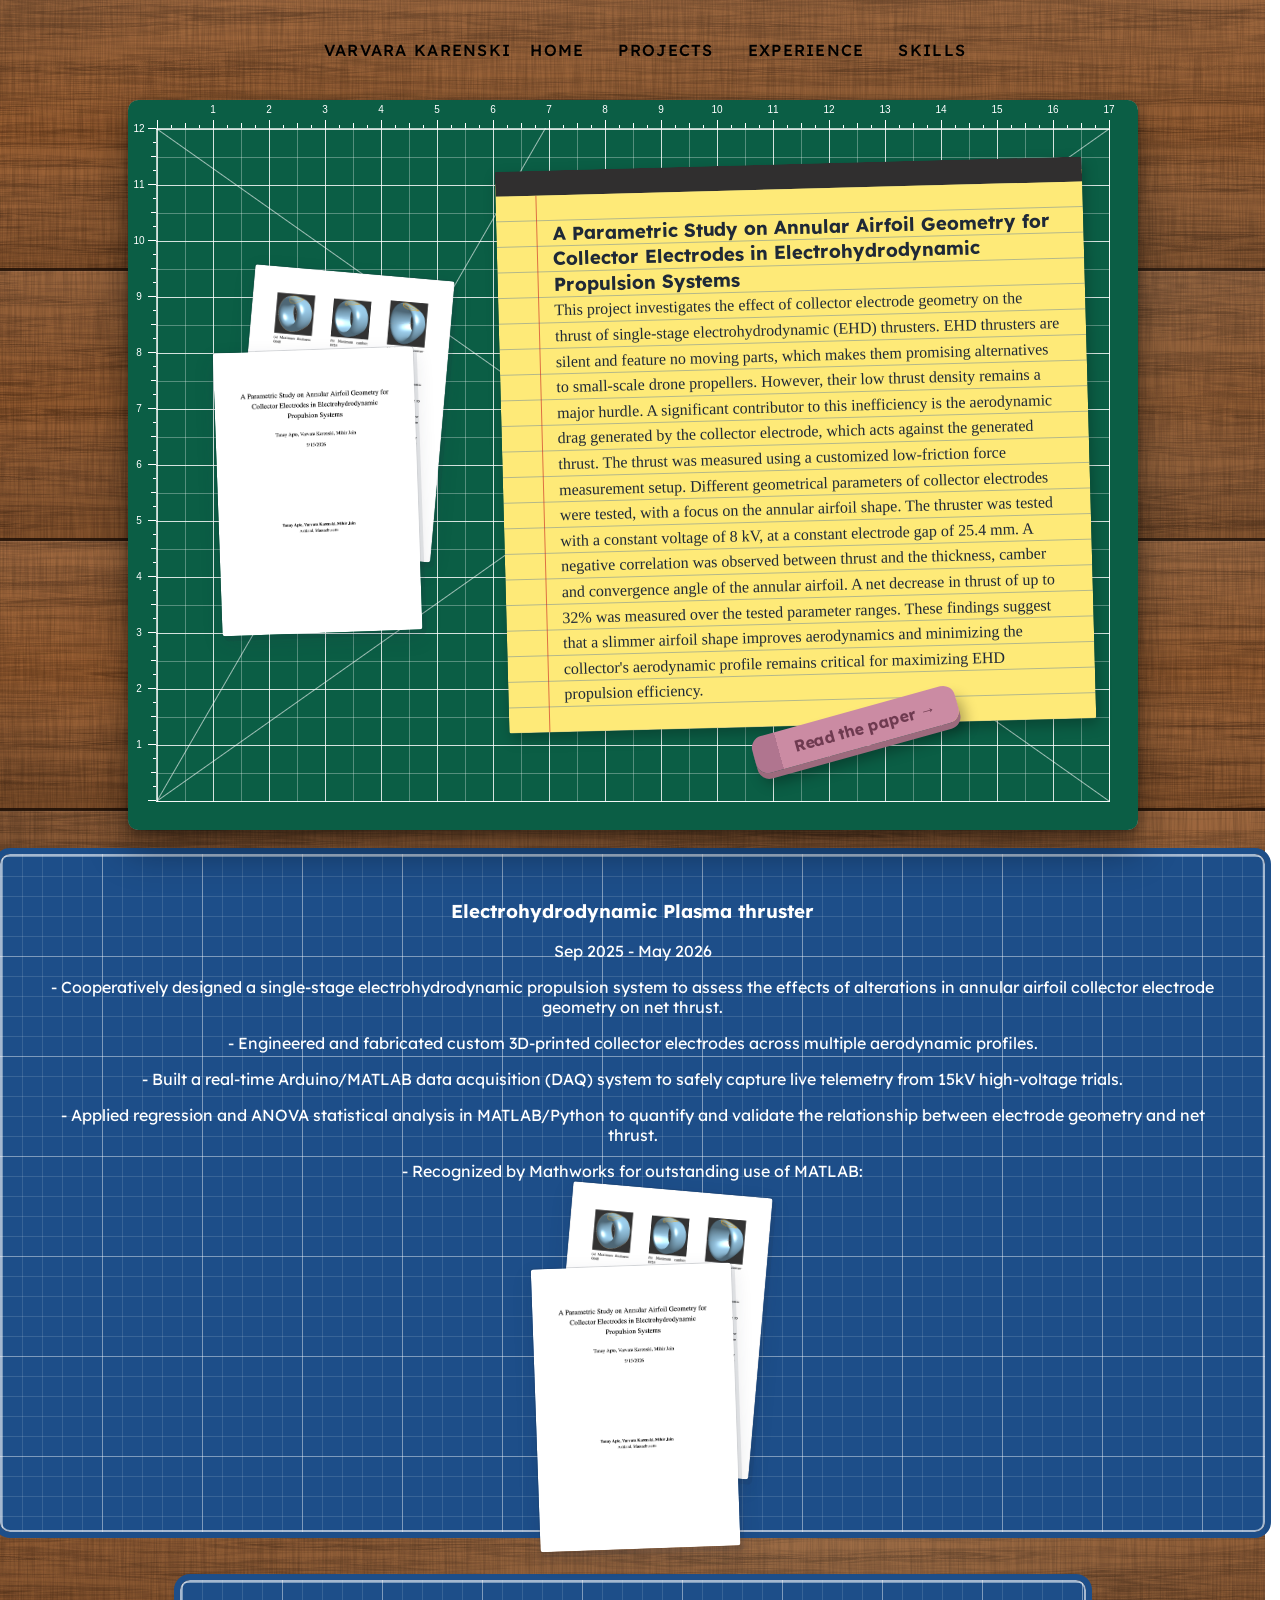
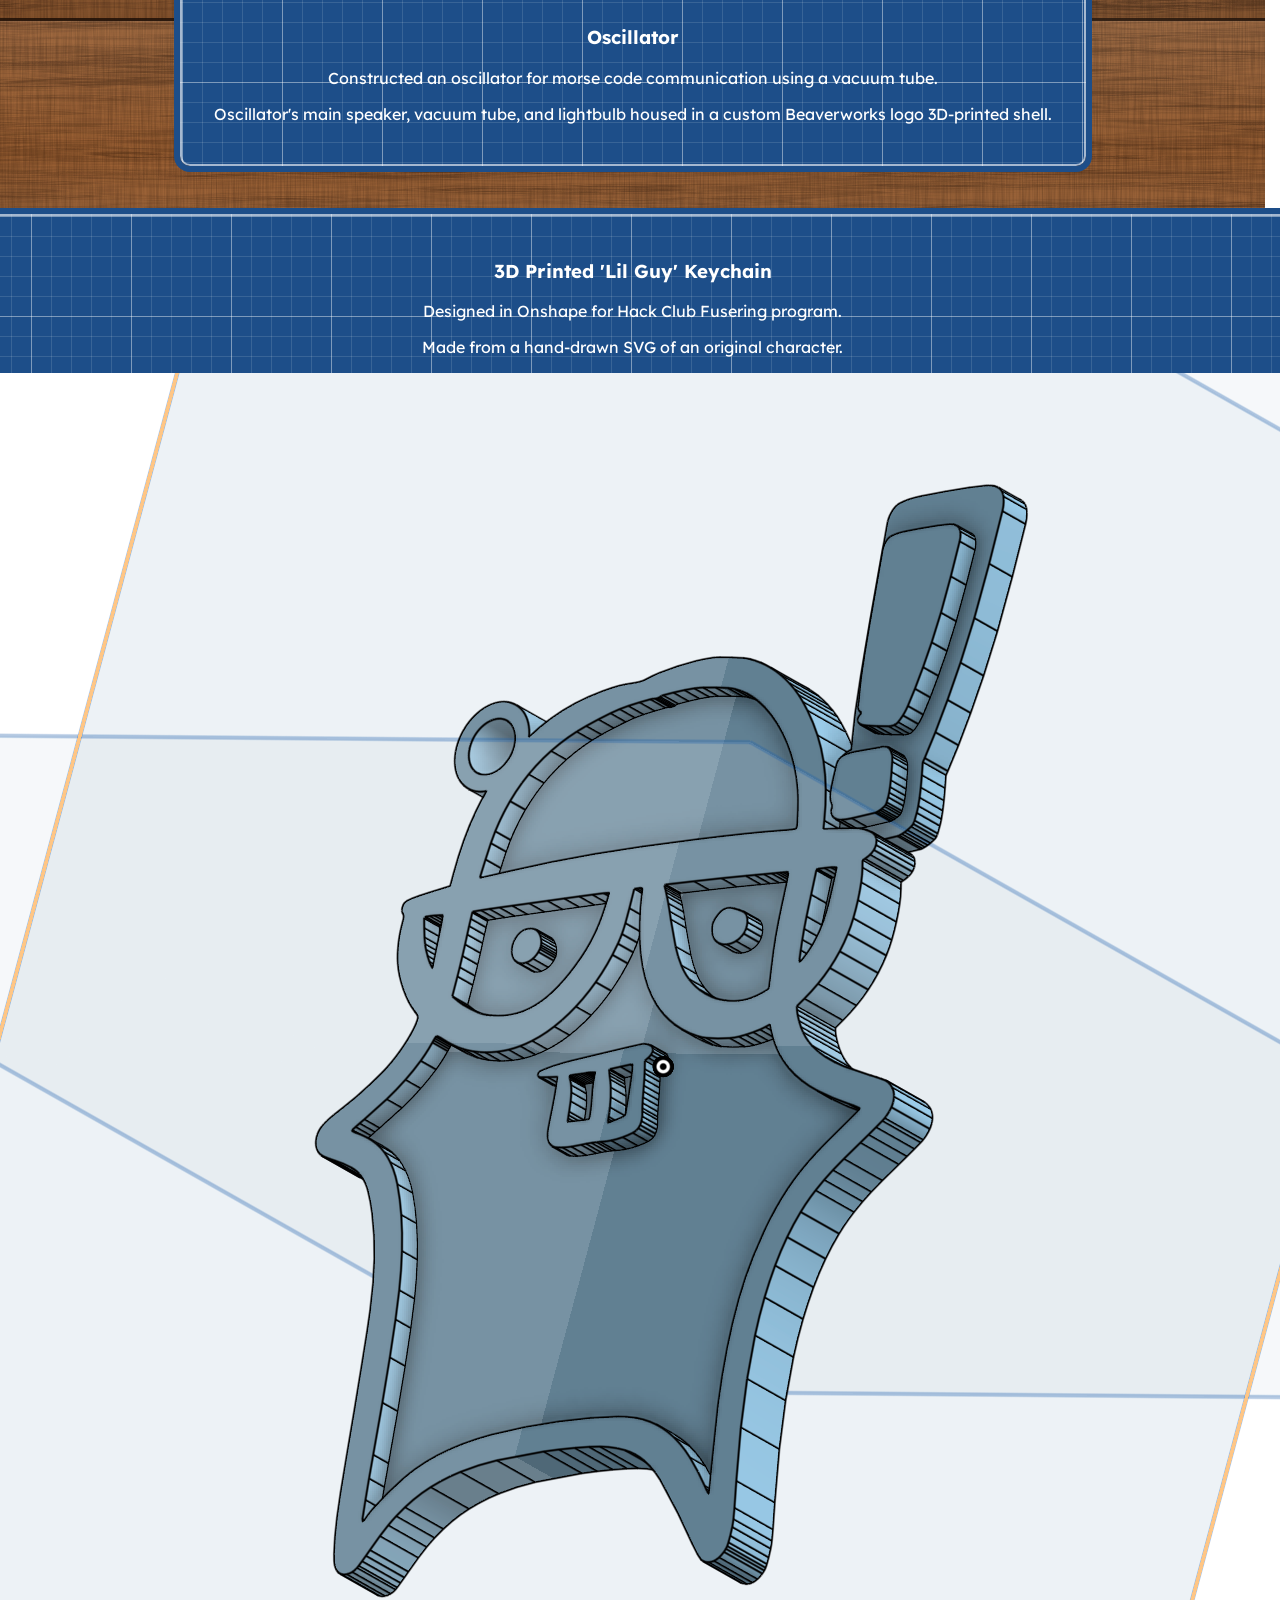
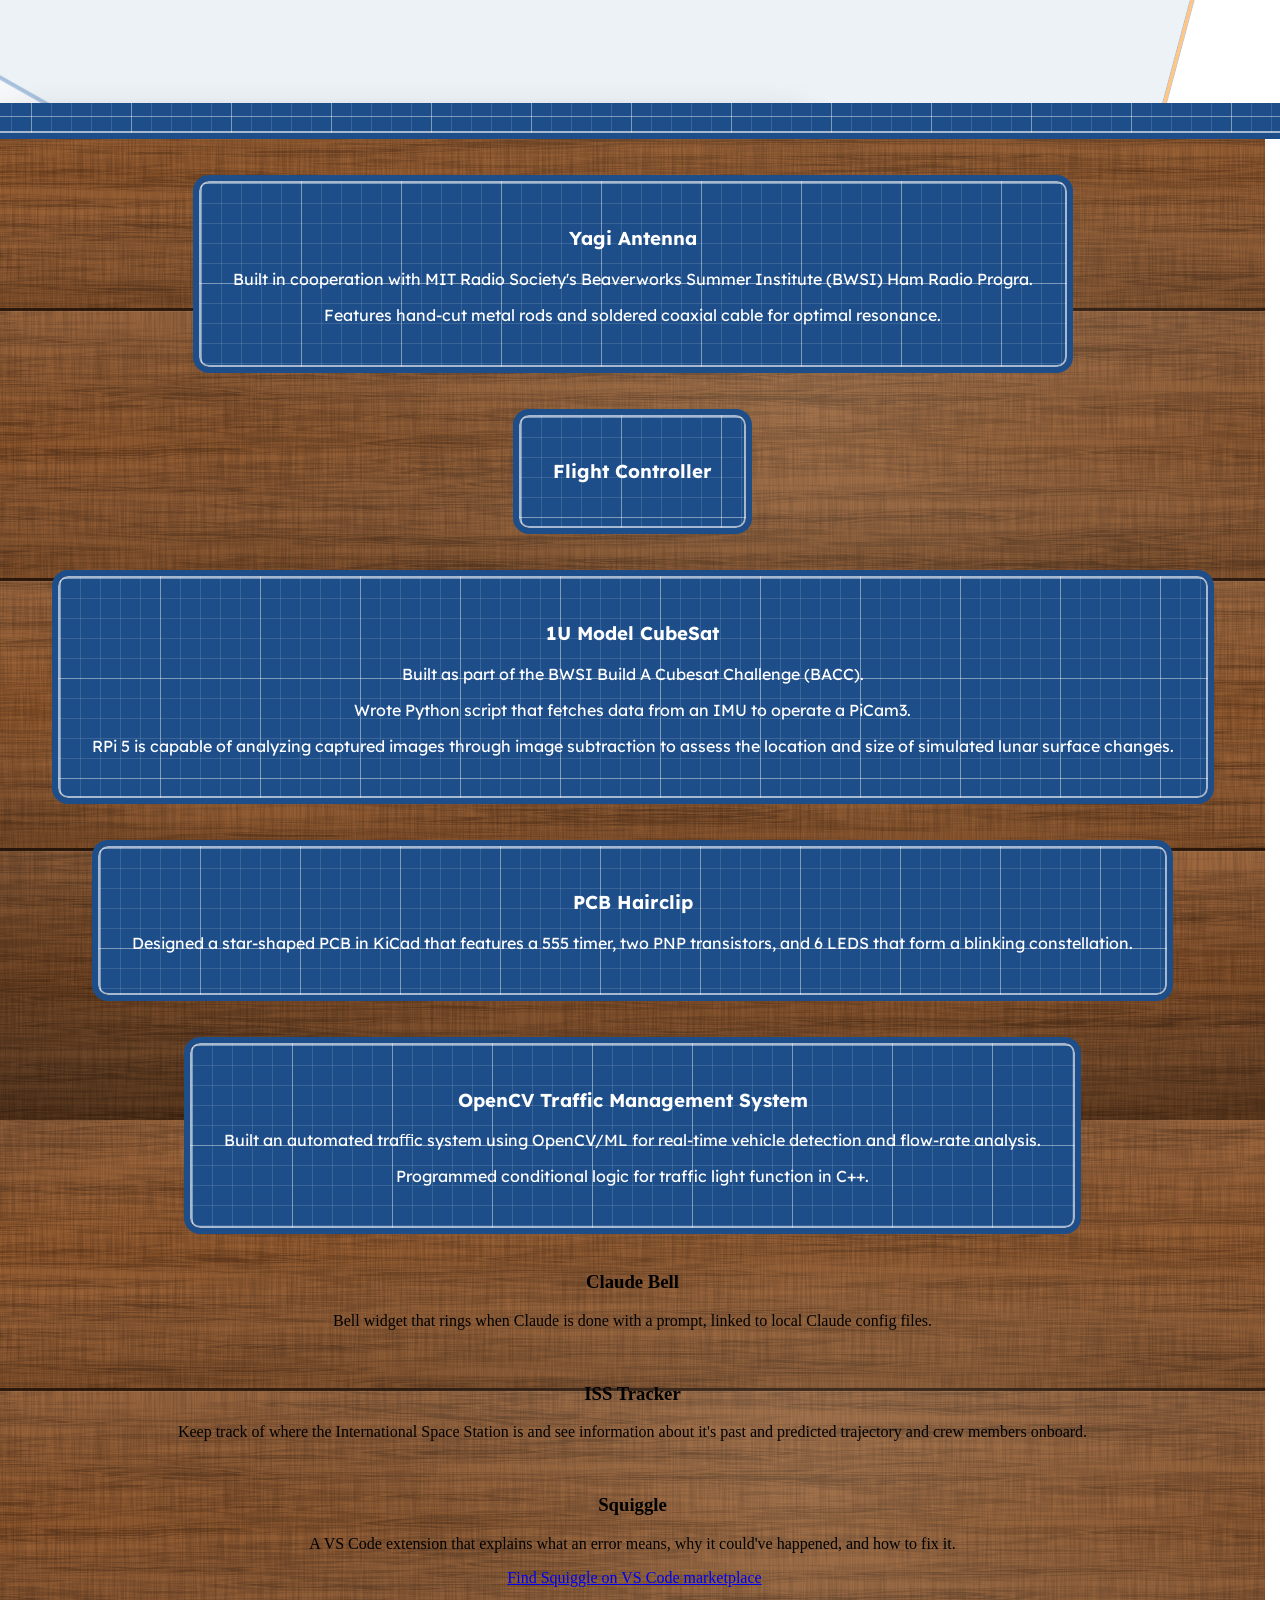
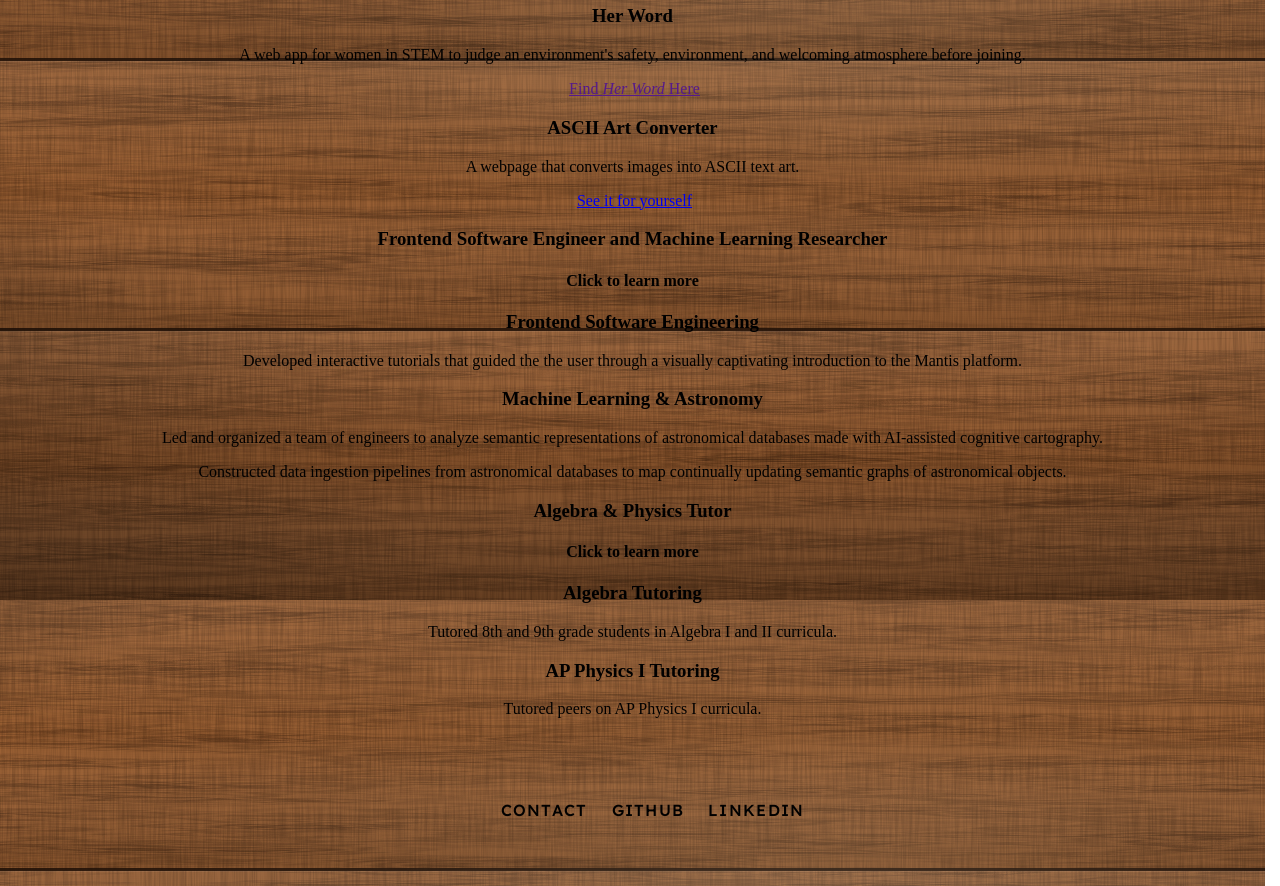
==== index.html @ 3d28c41d "Migrated experience page" ====
<!DOCTYPE html>
<html lang="en">
    <head>
        <meta charset="UTF-8">
        <title>Home</title>
        <link rel="stylesheet" href="style.css">
        <link rel="stylesheet" href="home.css">
        <link rel="stylesheet" href="projects.css">
        <link rel="stylesheet" href="experience.css"
        <link rel="preconnect" href="https://fonts.googleapis.com">
        <link rel="preconnect" href="https://fonts.gstatic.com" crossorigin>
        <link href="https://fonts.googleapis.com/css2?family=Lexend:wght@300;400;500;700;800&display=swap" rel="stylesheet">
    </head>
    <body>
        <nav class="navbar">
            <ul>
                <span class="navbar-name">Varvara Karenski</span>
                <a href="index.html">HOME</a>
                <a href="projects.html">PROJECTS</a>
                <a href="experience.html">EXPERIENCE</a>
                <a href="skills.html">SKILLS</a>
            </ul>
        </nav>
        <!--
        <b><h1>Who is Varvara Karenski?</h1></b>
        <div class="desc">
            <p>As a maker, I am an aerospace enthusiast. I like getting techincal and designing my own PCBs, wiring circuits,
            and making functional creations. I like to woodwork and to solder, and you can see a few of my projects with these
            skills onjhdjhsajhfsjehd my 'Projects' page.</p>
            <img src="images/paint.png">
        </div>
    
        <div class="desc"><p>As a software engineer, I believe that user experience is paramount for any web app. Throughout my portfolio, 
            you'll see a nas,jbdasbndjasjkdbnkhasdbfkjadbsfkhbsfew examples of my work that has made websites more fun, more interesting, and more accessible. 
            <img src="images/lockedin.png"></p>
        </div>
    -->
        <div class="featured">
            <div class="featuredcontent">
                <div class="featuredphoto">
                    <a href="https://doi.org/10.31224/6625" target="_blank" rel="noopener">
                        <img src="images/annular-airfoil-preview.png" alt="Preview of the research paper: A Parametric Study on Annular Airfoil Geometry for Collector Electrodes in Electrohydrodynamic Propulsion Systems">
                    </a>
                    <a id="2" href="https://doi.org/10.31224/6625" target="_blank" rel="noopener">
                        <img src="images/featuredpage.png" alt="Page 11">
                    </a>
                </div>
                <div class="featureddescription">
                    <h3>A Parametric Study on Annular Airfoil Geometry for Collector Electrodes in Electrohydrodynamic Propulsion Systems</h3>
                    <p>This project investigates the effect of collector electrode geometry
                        on the thrust of single-stage electrohydrodynamic (EHD) thrusters. 
                        EHD thrusters are silent and feature no moving parts, which makes 
                        them promising alternatives to small-scale drone propellers. However, 
                        their low thrust density remains a major hurdle. A significant contributor 
                        to this inefficiency is the aerodynamic drag generated by the collector 
                        electrode, which acts against the generated thrust. The thrust was 
                        measured using a customized low-friction force measurement setup. 
                        Different geometrical parameters of collector electrodes were tested, 
                        with a focus on the annular airfoil shape. The thruster was tested with 
                        a constant voltage of 8 kV, at a constant electrode gap of 25.4 mm. A 
                        negative correlation was observed between thrust and the thickness, 
                        camber and convergence angle of the annular airfoil. A net decrease in 
                        thrust of up to 32% was measured over the tested parameter ranges. These 
                        findings suggest that a slimmer airfoil shape improves aerodynamics and 
                        minimizing the collector's aerodynamic profile remains critical for 
                        maximizing EHD propulsion efficiency.</p>
                    <a class="paperlink" href="https://doi.org/10.31224/6625" target="_blank" rel="noopener">Read the paper &rarr;</a>
                </div>
            </div>
        </div>

        <div class="project">
            <h3>Electrohydrodynamic Plasma thruster</h3>
            <p>Sep 2025 - May 2026</p>
            <p>- Cooperatively designed a single-stage electrohydrodynamic propulsion system to 
                assess the effects of alterations in annular airfoil collector electrode geometry on net thrust.
            </p>
            <p>- Engineered and fabricated custom 3D-printed collector electrodes across multiple aerodynamic profiles.</p>
            <p>- Built a real-time Arduino/MATLAB data acquisition (DAQ) system to safely capture live telemetry from 15kV high-voltage trials. </p>
            <p>- Applied regression and ANOVA statistical analysis in MATLAB/Python to quantify and validate the relationship between electrode
                geometry and net thrust.</p>
            <p>- Recognized by Mathworks for outstanding use of MATLAB:</p>
            <img src="">
            <img src="">
            <a href="">DOI</a>
                <div class = "featuredcontent">
                    <div class="featuredphoto">
                    <a href="https://doi.org/10.31224/6625" target="_blank" rel="noopener">
                        <img src="images/annular-airfoil-preview.png" alt="Preview of the research paper: A Parametric Study on Annular Airfoil Geometry for Collector Electrodes in Electrohydrodynamic Propulsion Systems">
                    </a>
                    <a id="2" href="https://doi.org/10.31224/6625" target="_blank" rel="noopener">
                        <img src="images/featuredpage.png" alt="Page 11">
                    </a>
            </div>
                </div>
        </div>

        <div class="project">
            <h3>Oscillator</h3>
            <p>Constructed an oscillator for morse code communication using a vacuum tube.</p>
            <p>Oscillator's main speaker, vacuum tube, and lightbulb housed in a custom Beaverworks logo 3D-printed shell.</p>
        </div>

        <div class="project">
            <h3>3D Printed 'Lil Guy' Keychain</h3>
            <p>Designed in Onshape for Hack Club Fusering program.</p>
            <p>Made from a hand-drawn SVG of an original character.</p>
            <img src="/images/lilguy.png">
        </div>

        <div class="project">
            <h3>Yagi Antenna</h3>
            <p>Built in cooperation with MIT Radio Society's Beaverworks Summer Institute (BWSI) Ham Radio Progra.</p>
            <p>Features hand-cut metal rods and soldered coaxial cable for optimal resonance.</p>
        </div>

        <div class="project">
            <h3>Flight Controller</h3>
        </div>

        <div class="project">
            <h3>1U Model CubeSat</h3>
            <p>Built as part of the BWSI Build A Cubesat Challenge (BACC).</p>
            <p>Wrote Python script that fetches data from an IMU to operate a PiCam3.</p>
            <p>RPi 5 is capable of analyzing captured images through image subtraction to assess the location and size of simulated lunar surface changes. </p>
        </div>

        <div class="project">
            <h3>PCB Hairclip</h3>
            <p>Designed a star-shaped PCB in KiCad that features a 555 timer, two PNP transistors, and 6 LEDS that form a blinking constellation. </p>
        </div>

        <div class="project">
            <h3>OpenCV Traffic Management System</h3>
            <p>Built an automated traﬃc system using OpenCV/ML for real-time vehicle detection and flow-rate analysis.</p>
            <p>Programmed conditional logic for traffic light function in C++.</p>
        </div>

        <div class="github-gallery">
            <div class="card">
                <h3>Claude Bell</h3>
                <p>Bell widget that rings when Claude is done with a prompt, linked to local Claude config files.</p>
                <img src="">
            </div>
            <div class="card">
                <h3>ISS Tracker</h3>
                <p>Keep track of where the International Space Station is and see information about it's past and predicted trajectory and crew members onboard.</p>
                <img src="">
            </div>
            <div class="card">
                <h3>Squiggle</h3>
                <p>A VS Code extension that explains what an error means, why it could've happened, and how to fix it.</p>
                <img src="">
                <a href="https://marketplace.visualstudio.com/items?itemName=varvarakarenski.squiggle-vscode">Find Squiggle on VS Code marketplace</a>
            </div>
            <div class="card">
                <h3>Her Word</h3>
                <p>A web app for women in STEM to judge an environment's safety, environment, and welcoming atmosphere before joining.</p>
                <img src="">
                <a href="">Find <i>Her Word</i> Here</a>
            </div>
            <div class="card">
                <h3>ASCII Art Converter</h3>
                <p>A webpage that converts images into ASCII text art.</p>
                <img src="">
                <a href="https://varvarakarenski.github.io/ascii-art/">See it for yourself</a>
            </div>
        </div>

        <div class="experience">
            <div class="mit">
                <h3>Frontend Software Engineer and Machine Learning Researcher</h3>
                <h4>Click to learn more</h4>
            </div>

            <div class="mit-info">
                <div class="frontend-work">
                    <h3>Frontend Software Engineering</h3>
                    <p>Developed interactive tutorials that guided the the user through a visually captivating introduction to the Mantis platform.</p>
                </div>
                <div class="ml-work">
                    <h3>Machine Learning & Astronomy</h3>
                    <p>Led and organized a team of engineers to analyze semantic representations of astronomical databases made with AI-assisted cognitive cartography.</p>
                    <p>Constructed data ingestion pipelines from astronomical databases to map continually updating semantic graphs of astronomical objects.</p>
                </div>
            </div>

            <div class="tutoring">
                <h3>Algebra & Physics Tutor</h3>
                <h4>Click to learn more</h4>
            </div>

            <div class="tutoring-info">
                <div class="algebra">
                    <h3>Algebra Tutoring</h3>
                    <p>Tutored 8th and 9th grade students in Algebra I and II curricula.</p>
                </div>
                <div class="physics">
                    <h3>AP Physics I Tutoring</h3>
                    <p>Tutored peers on AP Physics I curricula.</p>
                </div>
            </div>
        </div>

        <nav class="footer">
            <ul>
                <a href="mailto:varvarakarenski@gmail.com">CONTACT</a>
                <a href="https://github.com/varvarakarenski" target="_blank" rel="noopener">GITHUB</a>
                <a href="https://linkedin.com/in/varvara-karenski-8309a5322">LINKEDIN</a>
            </ul>
        </nav>
        <script>
            const mat = document.querySelector('.featured');
            new ResizeObserver(() => {
                mat.style.minHeight = '';
                mat.style.minHeight = Math.ceil((mat.offsetHeight - 58) / 56) * 56 + 58 + 'px';
            }).observe(mat);
        </script>
    </body>
</html>
---- style.css ----
html, body{
    margin: 0;
    padding: 0;
    min-height: 100%;
}

html{
    scrollbar-gutter: stable;
    background: url(images/tog.jpeg) center / cover fixed;
}

body{
    display: flex;
    flex-direction: column;
    align-items: center;
    text-align: center;
}

.navbar{
    position: sticky;
    height: 100px;
    margin: 0;
    padding: 0 1.75rem;
    box-sizing: border-box;
    font-family: 'Lexend';

    display: flex;
    flex-direction: row;
    flex-wrap: nowrap;
    justify-content: space-between;
    align-items: center;
    gap: 1rem;
}

.navbar-name{
    flex: 0 0 auto;
    white-space: nowrap;
    text-decoration: none;
    font-weight: 500;
    text-transform: uppercase;
    letter-spacing: 0.08em;
}

.navbar a{
    text-decoration: none;
    font-weight: 500;
    text-transform: uppercase;
    letter-spacing: 0.08em;
    padding: 15px;
    transition: color 0.2s ease;
    color: black;
}

:is(.navbar, .footer) a{
    position: relative;
}

:is(.navbar, .footer) a::after{
    content: '';
    position: absolute;
    left: 15px;
    right: 15px;
    bottom: 9px;
    height: 2px;
    background-color: cadetblue;
    border-radius: 2px;
    transform: scaleX(0);
    transform-origin: center;
    transition: transform 0.2s ease;
}

:is(.navbar, .footer) a:hover::after,
:is(.navbar, .footer) a.active::after{
    transform: scaleX(1);
}

.footer{
    position: sticky;
    margin: 0;
    padding: 50px;
    display: flex;
    flex-direction: row;
    justify-content: center;
    align-items: center;
}

.footer a::after{
    left: 10px;
    right: 10px;
    bottom: 4px;
}

.footer a{
    font-family: 'Lexend';
    text-decoration: none;
    font-weight: 500;
    text-transform: uppercase;
    letter-spacing: 0.08em;
    padding: 10px;
    transition: color 0.25s ease;
    color: black;
}


/* paper stack (home + projects) */
.featuredphoto{
    flex: 1 1 30%;
    display: grid;
    place-items: center;
}

.featuredphoto a {
    grid-area: 1 / 1;
    width: 100%;
    max-width: 280px;
}

.featuredphoto a:first-child {
    z-index: 2;
    transform: rotate(-2deg) translate(0, 3rem);
}

.featuredphoto a:nth-child(2) {
    z-index: 1;
    transform: rotate(5deg) translate(1.5rem, -2rem);
}

.featuredphoto img {
    width: 100%;
    max-width: 280px;
    border-radius: 4px;
    border: 1.5px solid rgba(30, 41, 59, 0.2);
    box-shadow: 3px 4px 0 rgba(30, 41, 59, 0.1), 0 8px 20px rgba(30, 41, 59, 0.12);
    transition: transform 0.2s ease, box-shadow 0.2s ease;
}

.featuredphoto a:hover img {
    transform: translateY(-3px);
    box-shadow: 4px 6px 0 rgba(30, 41, 59, 0.15), 0 10px 24px rgba(30, 41, 59, 0.16);
}
---- home.css ----
body{
    background: #8a5f3c url("images/desk_bg.png") repeat;
}

.featured{
    position: relative;
    width: calc(round(down, 80% - 58px, 56px) + 58px);
    padding: 4rem 3rem;
    box-sizing: border-box;
    background-color: #0B5E45;
    border-radius: 10px;
    box-shadow: inset 0 0 0 28px #0B5E45, inset 0 0 0 29px rgba(255,255,255,.7), 0 18px 40px rgba(0,0,0,.45), 0 4px 10px rgba(0,0,0,.3);
    background-image:
        linear-gradient(120deg, transparent 999px, rgba(255,255,255,.6) 1000px, transparent 1001px),
        linear-gradient(to top right, transparent calc(50% - 1px), rgba(255,255,255,.6) 50%, transparent calc(50% + 1px)),
        linear-gradient(to bottom right, transparent calc(50% - 1px), rgba(255,255,255,.6) 50%, transparent calc(50% + 1px)),
        linear-gradient(to right, rgba(255,255,255,.75) 1px, transparent 1px),
        linear-gradient(to bottom, rgba(255,255,255,.75) 1px, transparent 1px),
        linear-gradient(to right, rgba(255,255,255,.3) 1px, transparent 1px),
        linear-gradient(to bottom, rgba(255,255,255,.3) 1px, transparent 1px);
    background-size: 2000px 2000px, calc(100% - 58px) calc(100% - 58px), calc(100% - 58px) calc(100% - 58px),56px 56px, 56px 56px, 28px 28px, 28px 28px;
    background-repeat: no-repeat, no-repeat, no-repeat, repeat, repeat, repeat, repeat;
    background-position: left 29px bottom 29px;
    background-attachment: inherit;
}

.featured::before,
.featured::after{
    content: "";
    position: absolute;
    pointer-events: none;
}
.featured::before{
    top: 0;
    left: 29px;
    right: 20px;
    height: 28px;
    background: url(images/ruler-x.svg) left top no-repeat;
}
.featured::after{
    left: 0;
    top: 20px;
    bottom: 29px;
    width: 28px;
    background: url(images/ruler-y.svg) left bottom no-repeat;
}

.featured h2{
    margin: 0 0 2.5rem;
    font-family: 'Lexend';
    font-size: clamp(2.2rem, 5vw, 3.2rem);
    text-align: center;
    color: white;
}

.featuredcontent{
    display: flex;
    flex-direction: row;
    align-items: stretch;
    justify-content: center;
    gap: 3rem;
    max-width: 1100px;
    margin: 0 auto;
}

/*Notepad*/
.featureddescription {
    flex: 1 1 55%;
    padding: 1.6rem 1.5rem 1.6rem 3.5rem;
    text-align: left;
    line-height: 1.6rem;
    background-color: #feea78;
    background-image:
        linear-gradient(to right, transparent 2.5rem, rgba(200,30,30,.6) 2.5rem, rgba(200,30,30,.6) calc(2.5rem + 1px), transparent calc(2.5rem + 1px)),
        linear-gradient(to bottom, transparent calc(1.6rem - 1px), rgba(40,90,170,.35) calc(1.6rem - 1px));
    background-size: 100% 100%, 100% 1.6rem;
    border-top: 1.6rem solid #302f2f;
    border-radius: 2px;
    transform: rotate(-1.5deg);
    box-shadow: 2px 6px 14px rgba(0,0,0,.25);
}

.featureddescription h3 {
    margin: 0;
    font-family: 'Lexend', sans-serif;
    font-weight: 700;
    line-height: inherit;
    color: #1f2937;
}

.featureddescription p {
    margin: 0;
    color: #1f2937;
}

/* eraser */
.paperlink{
    position: absolute;
    right: 8.5rem;
    bottom: -1.5rem;
    padding: .7rem 1.4rem .7rem 2.6rem;
    font-family: 'Lexend', sans-serif;
    font-weight: 700;
    line-height: 1;
    color: #6e3a50;
    text-decoration: none;
    background: linear-gradient(to right, #b0758f 1.6rem, #cb8ba3 1.6rem);
    border-radius: 12px;
    box-shadow: 0 6px 0 #9c6a7d, 4px 12px 14px rgba(0,0,0,.3);
    transform: rotate(-14deg);
    transition: transform .2s ease;
}

.paperlink:hover{
    transform: rotate(10deg) translateY(-3px);
}

@keyframes slideIn{
    0% {
        transform: translateY(-100px);
        opacity: 0;
    }

    100% {
        transform: translateY(0);
        opacity: 1;
    }
}

h1{
    opacity: 0;
    font-family: 'Lexend';
    animation-name: slideIn;
    animation-duration: 1.5s;
    animation-timing-function: ease-out;
    animation-fill-mode: forwards;
    transform: translateY(-100px);
}

.desc{
    max-width: 500px;
}
---- projects.css ----
.project{
    margin: 1.5rem 0;
    padding: 1.5rem 2rem;
    color: white;
    border-radius: 10px;
    background-color: #1D4E89;
    background-image:
        linear-gradient(to right, rgba(255,255,255,.35) 1px, transparent 1px),
        linear-gradient(to bottom, rgba(255,255,255,.35) 1px, transparent 1px),
        linear-gradient(to right, rgba(255,255,255,.12) 1px, transparent 1px),
        linear-gradient(to bottom, rgba(255,255,255,.12) 1px, transparent 1px);
    background-size: 100px 100px, 100px 100px, 20px 20px, 20px 20px;
    border: 2px solid rgba(255,255,255,.6);
    outline: 6px solid #1D4E89;

    font-family: 'Lexend';
}

.featuredphoto a{
    max-width: 200px;
}
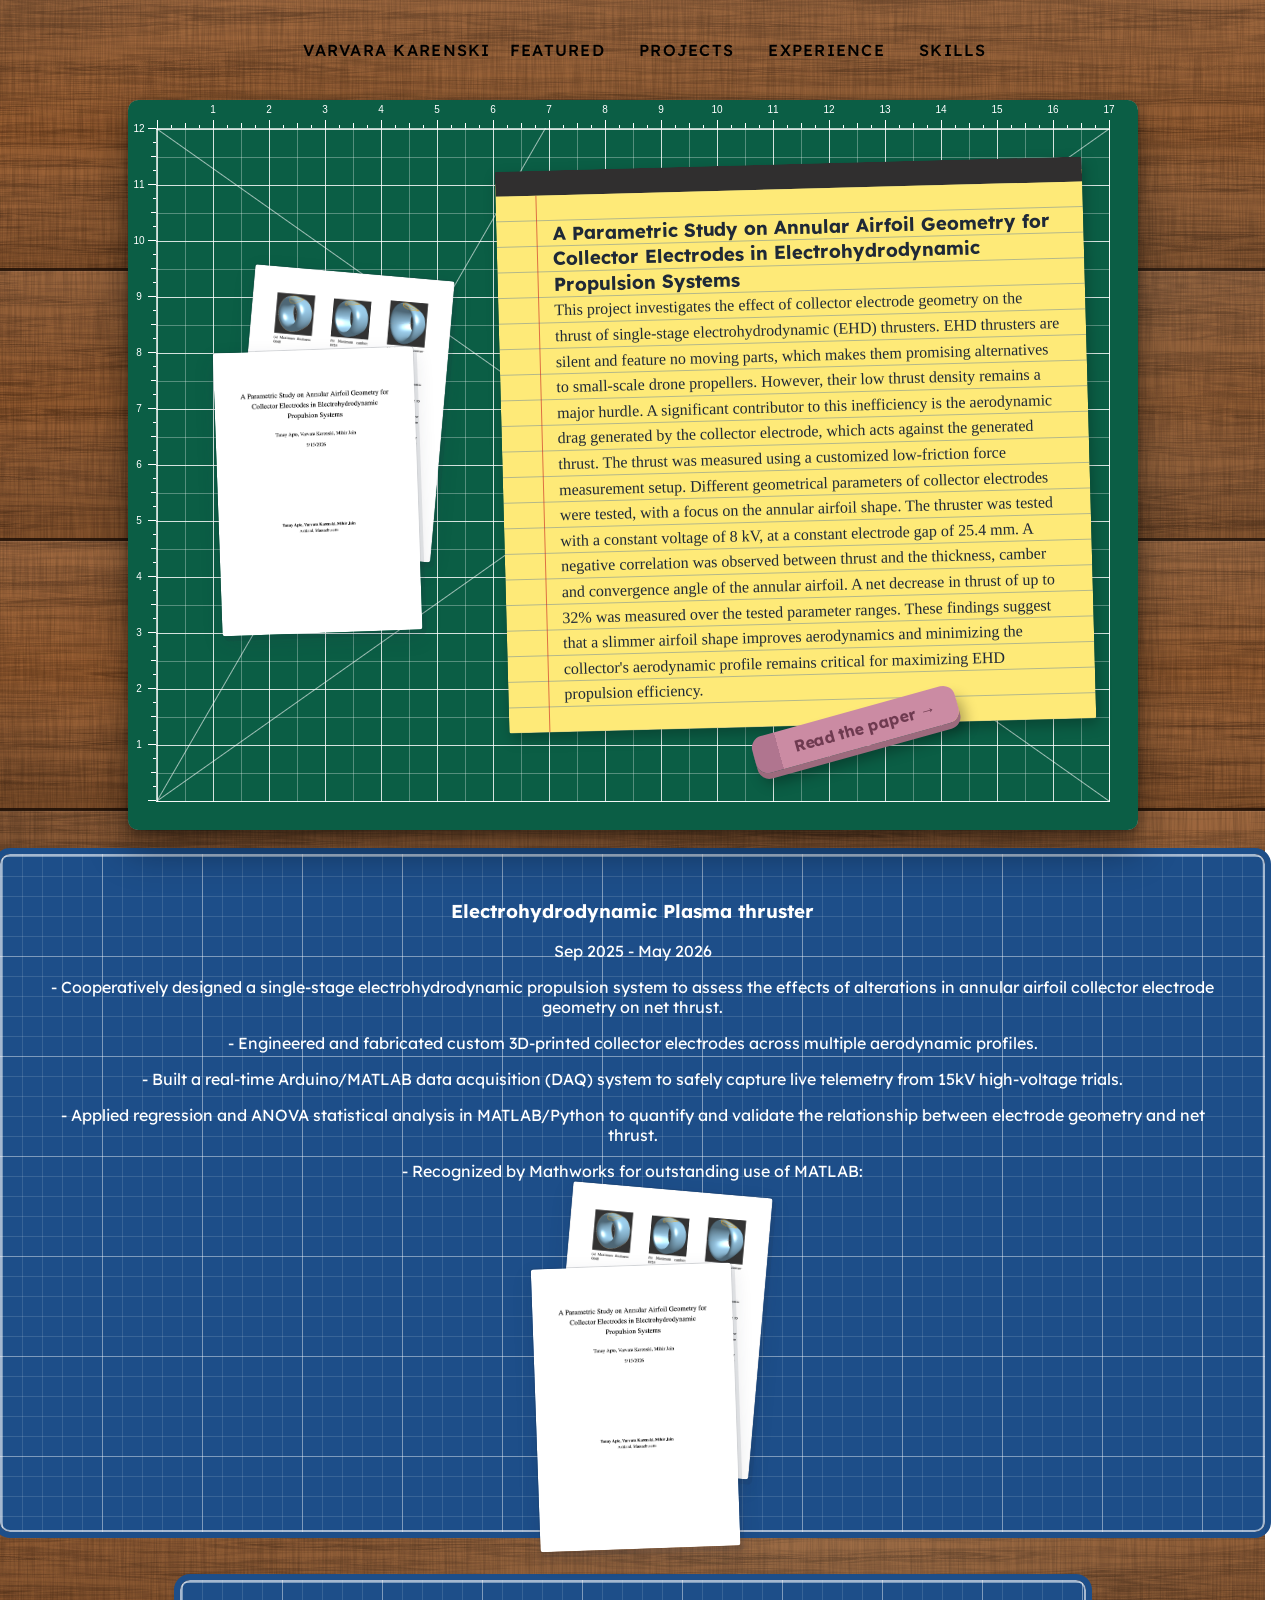
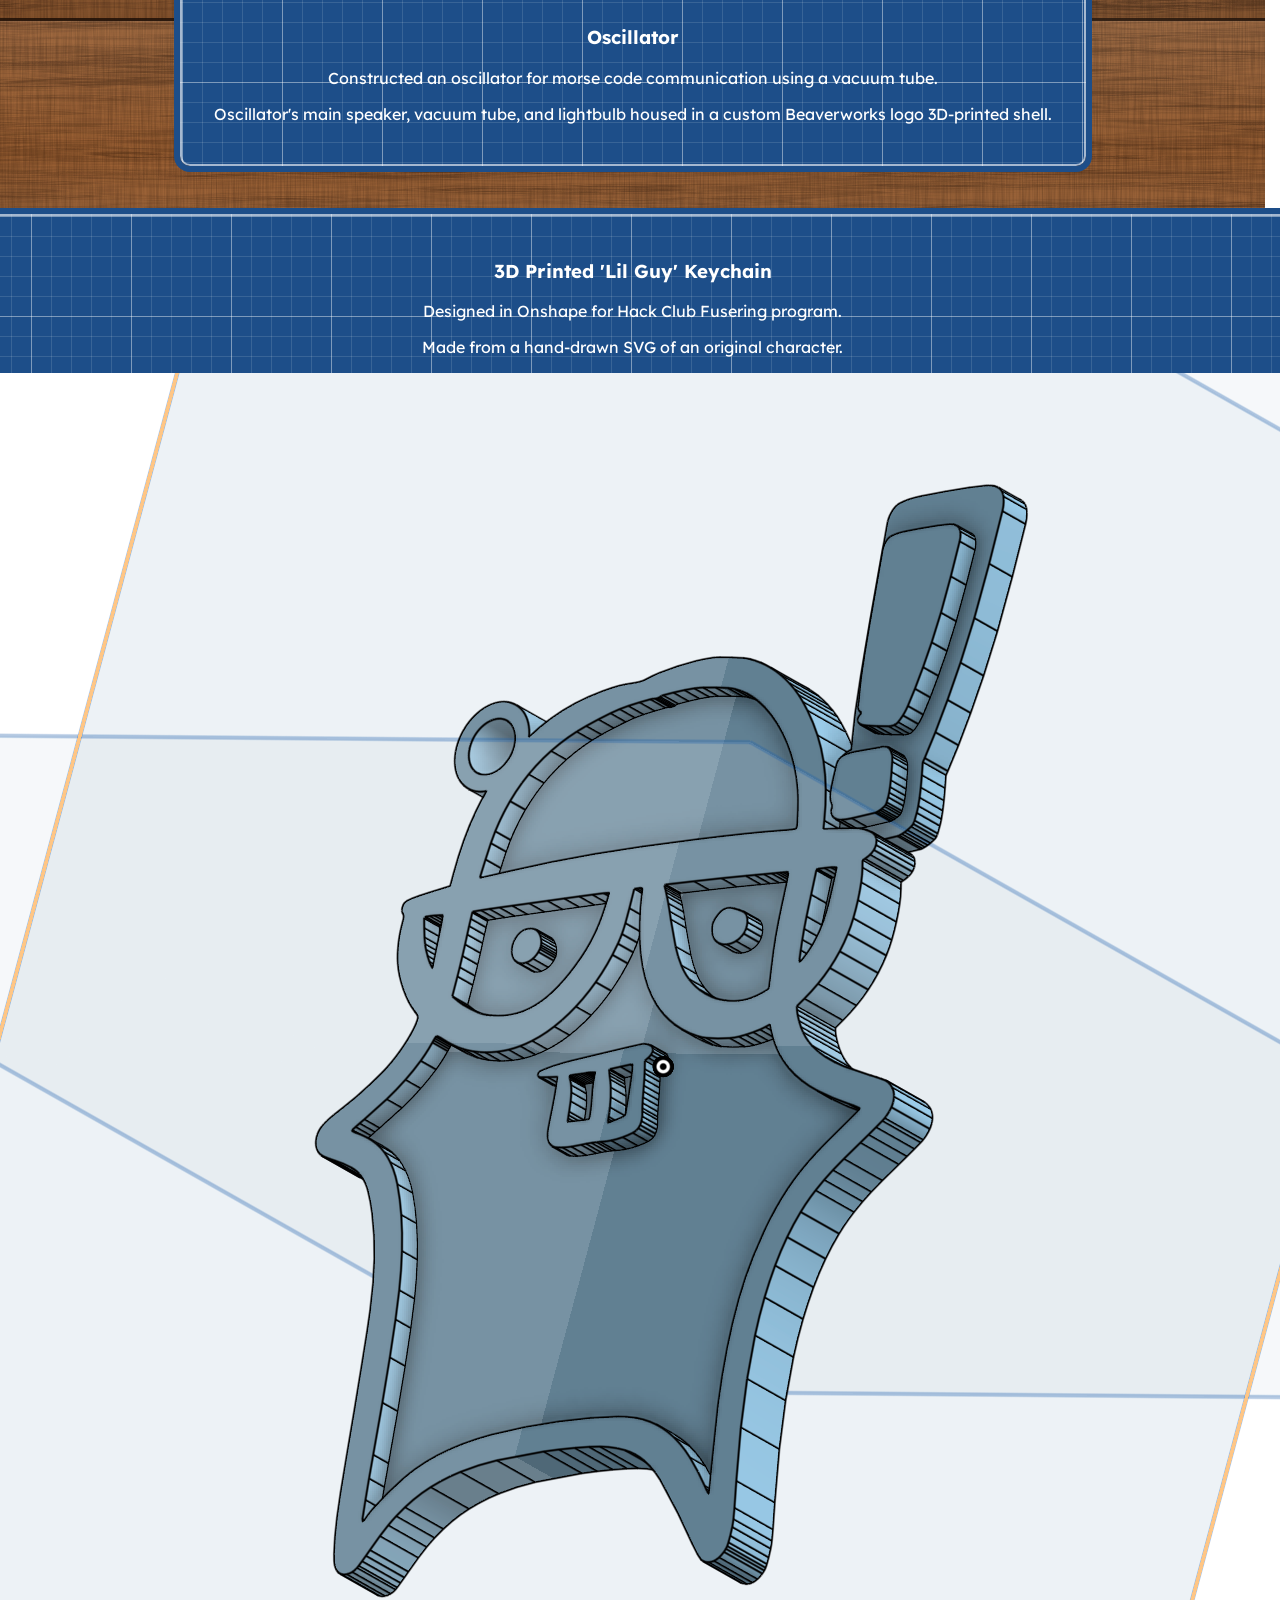
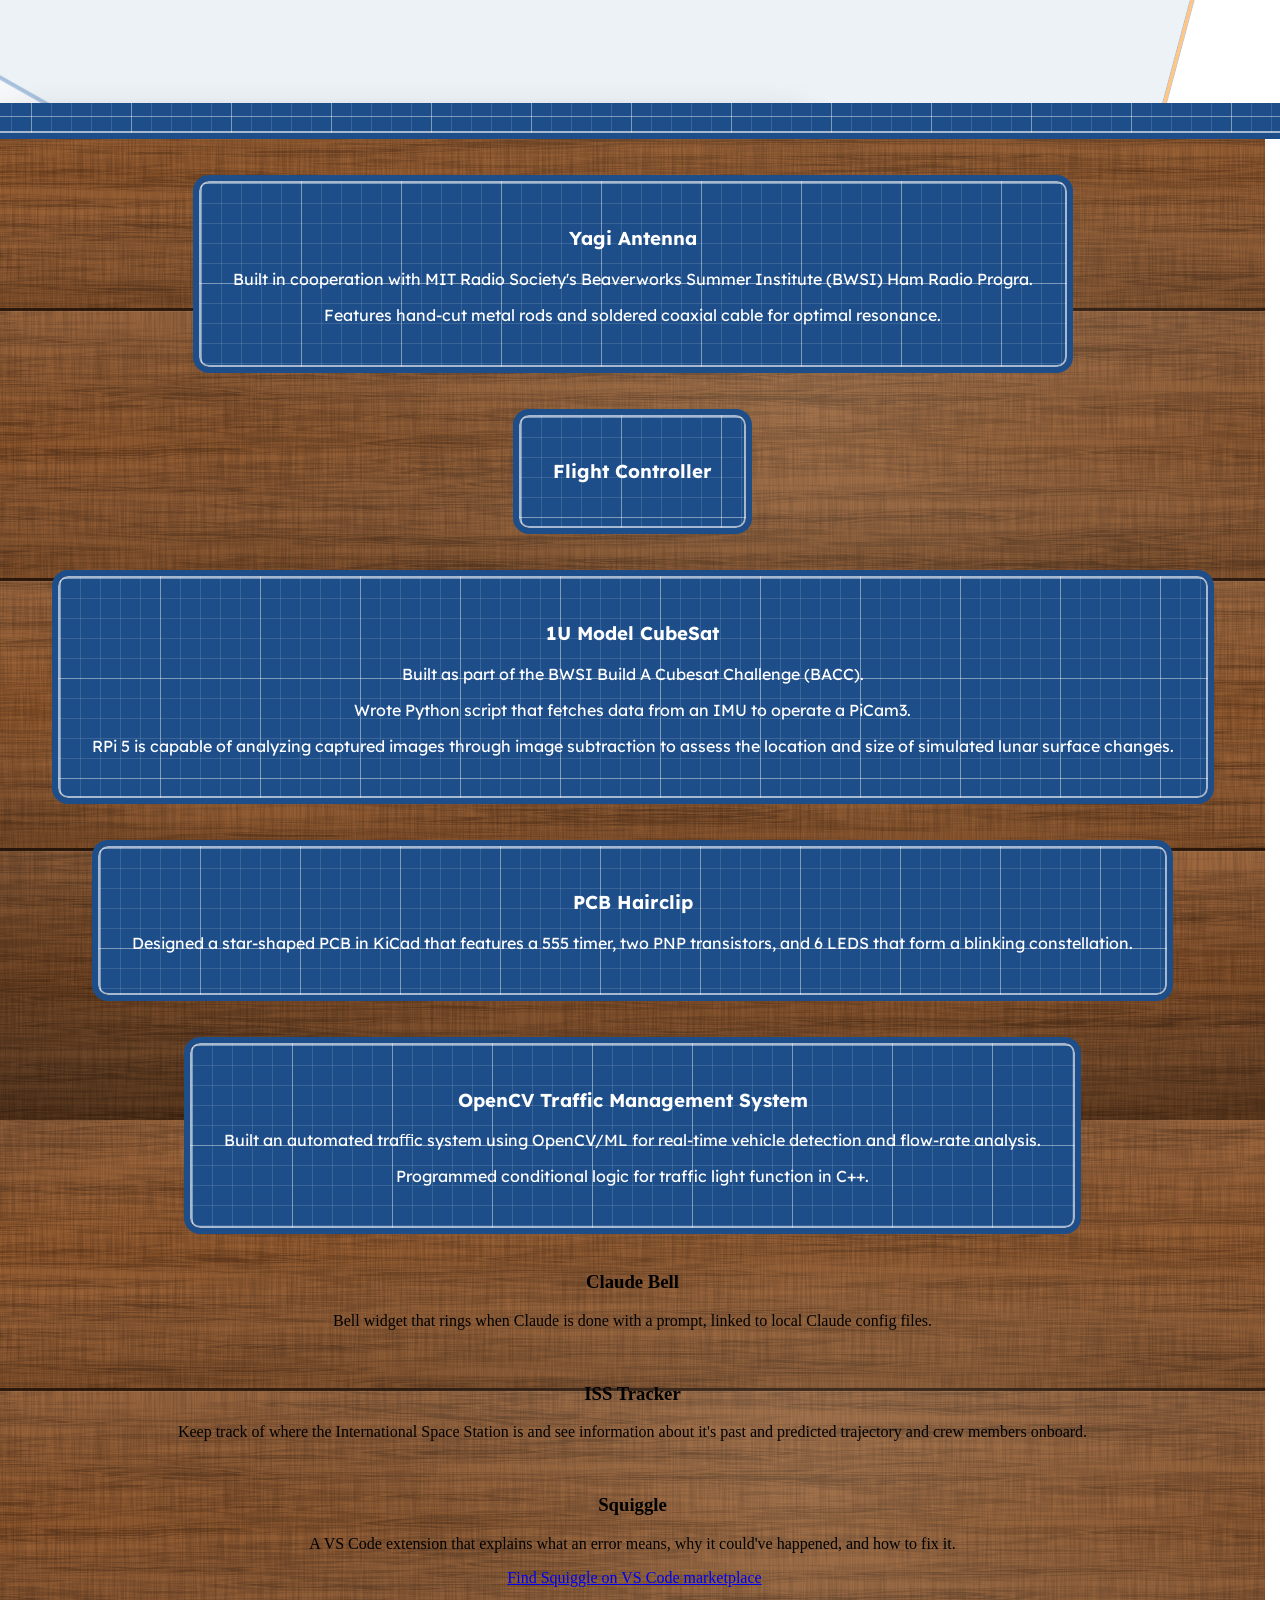
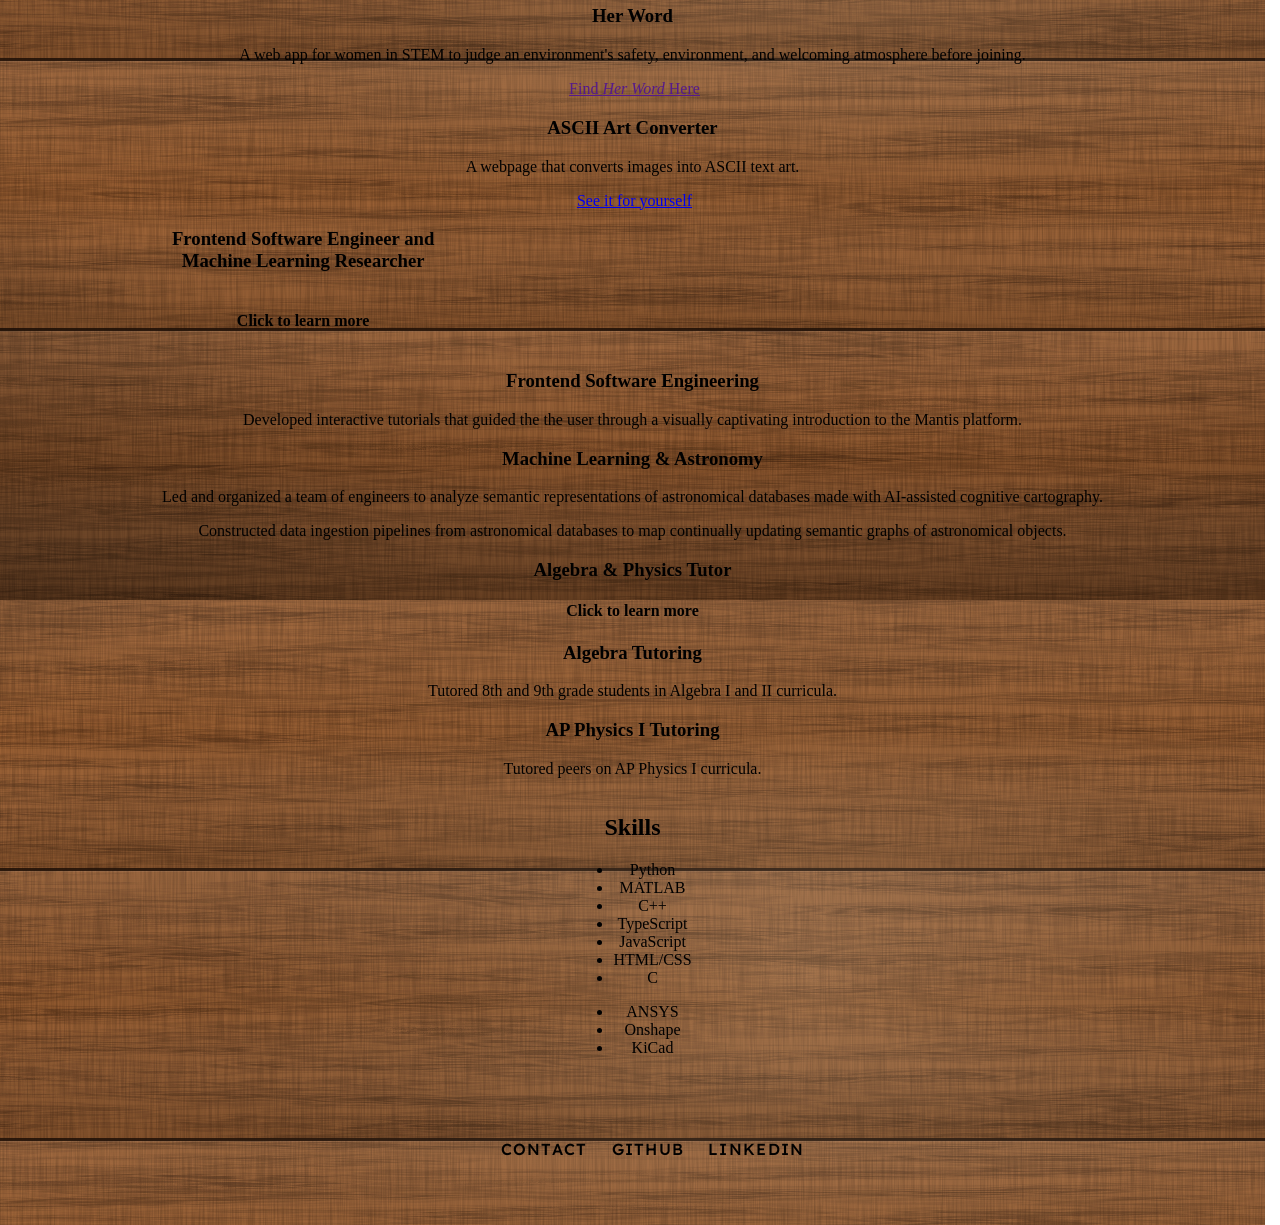
==== commit 76575f50: "Added skills" ====
--- a/index.html
+++ b/index.html
@@ -6,7 +6,7 @@
         <link rel="stylesheet" href="style.css">
         <link rel="stylesheet" href="home.css">
         <link rel="stylesheet" href="projects.css">
-        <link rel="stylesheet" href="experience.css"
+        <link rel="stylesheet" href="experience.css">
         <link rel="preconnect" href="https://fonts.googleapis.com">
         <link rel="preconnect" href="https://fonts.gstatic.com" crossorigin>
         <link href="https://fonts.googleapis.com/css2?family=Lexend:wght@300;400;500;700;800&display=swap" rel="stylesheet">
@@ -15,7 +15,7 @@
         <nav class="navbar">
             <ul>
                 <span class="navbar-name">Varvara Karenski</span>
-                <a href="index.html">HOME</a>
+                <a href="index.html">FEATURED</a>
                 <a href="projects.html">PROJECTS</a>
                 <a href="experience.html">EXPERIENCE</a>
                 <a href="skills.html">SKILLS</a>
@@ -202,6 +202,24 @@
             </div>
         </div>
 
+        <div class="skills">
+            <h2>Skills</h2>
+            <ul>
+                <li>Python</li>
+                <li>MATLAB</li>
+                <li>C++</li>
+                <li>TypeScript</li>
+                <li>JavaScript</li>
+                <li>HTML/CSS</li>
+                <li>C</li>
+            </ul>
+            <ul>
+                <li>ANSYS</li>
+                <li>Onshape</li>
+                <li>KiCad</li>
+            </ul>
+        </div>
+
         <nav class="footer">
             <ul>
                 <a href="mailto:varvarakarenski@gmail.com">CONTACT</a>
--- a/experience.css
+++ b/experience.css
@@ -0,0 +1,7 @@
+.mit{
+    width: 30%;
+    display: flex;
+    flex-direction: column;
+    justify-content: center;
+    align-items: center;
+}
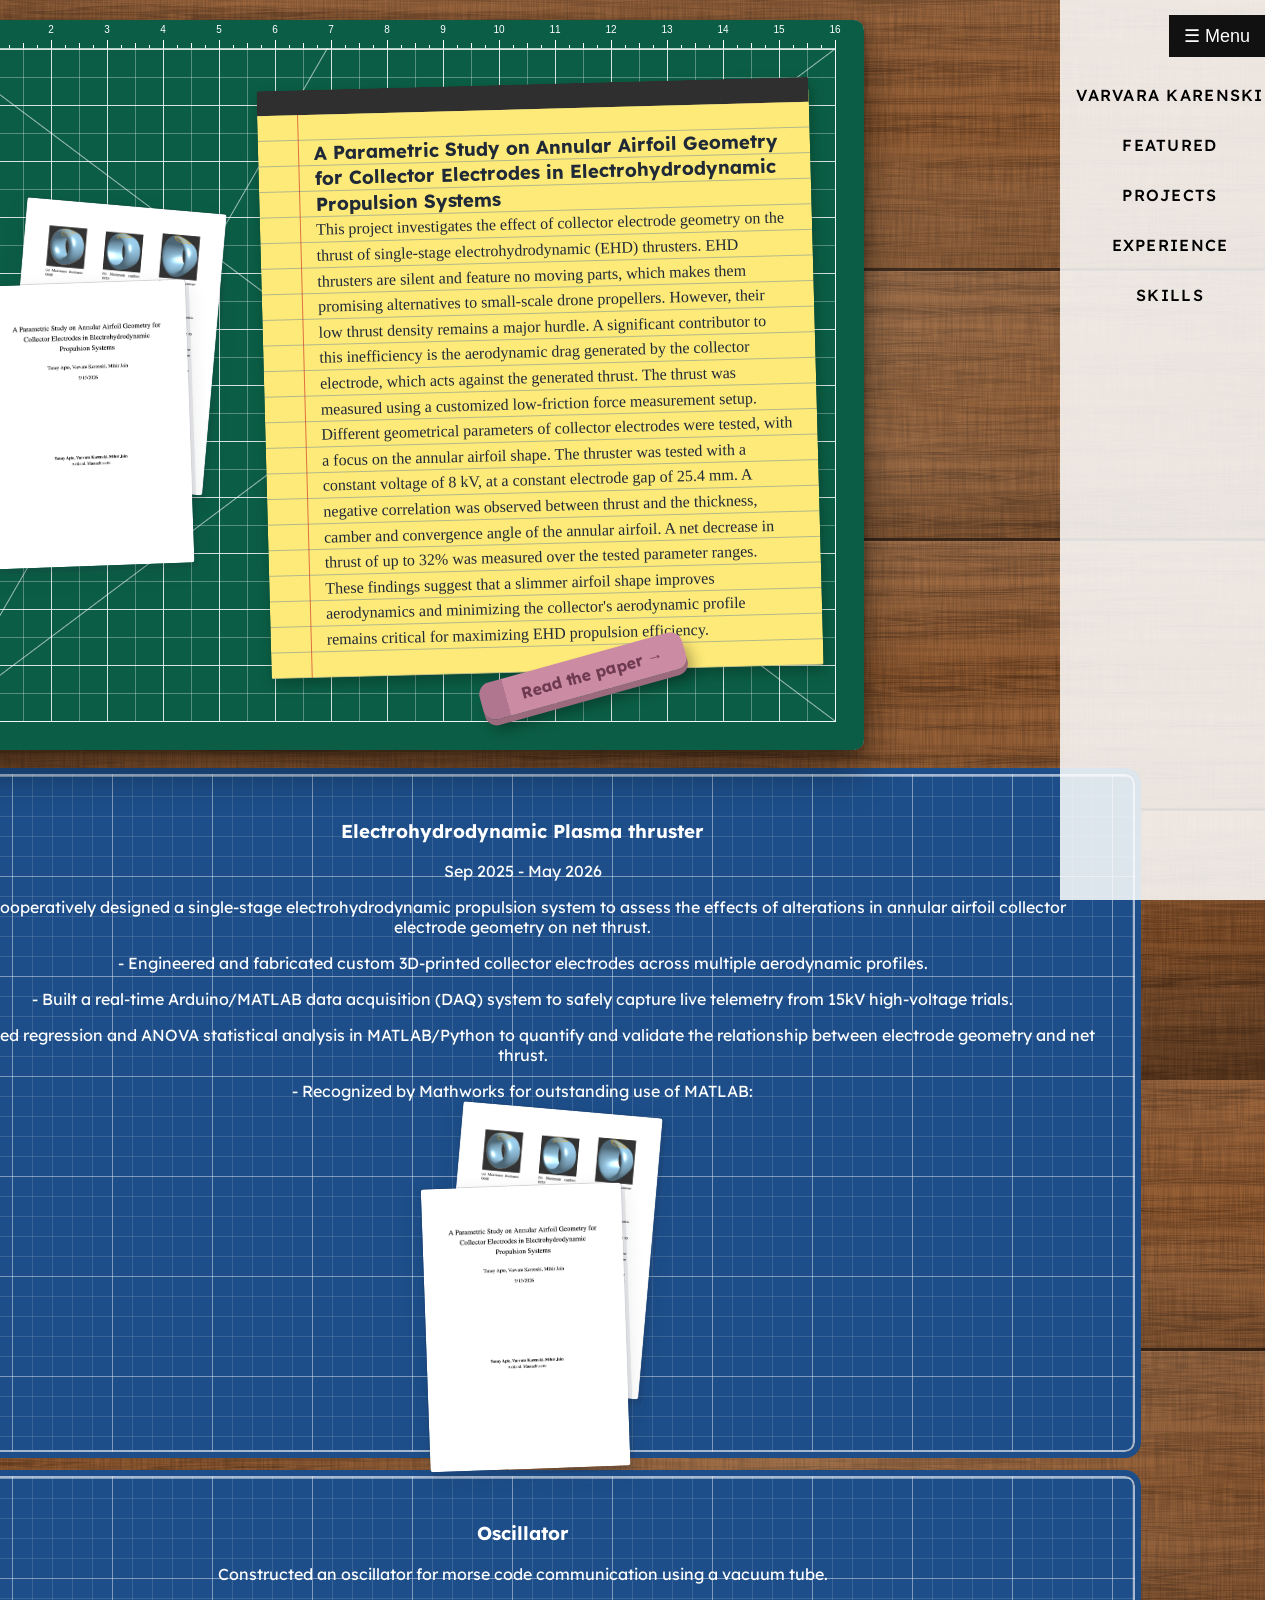
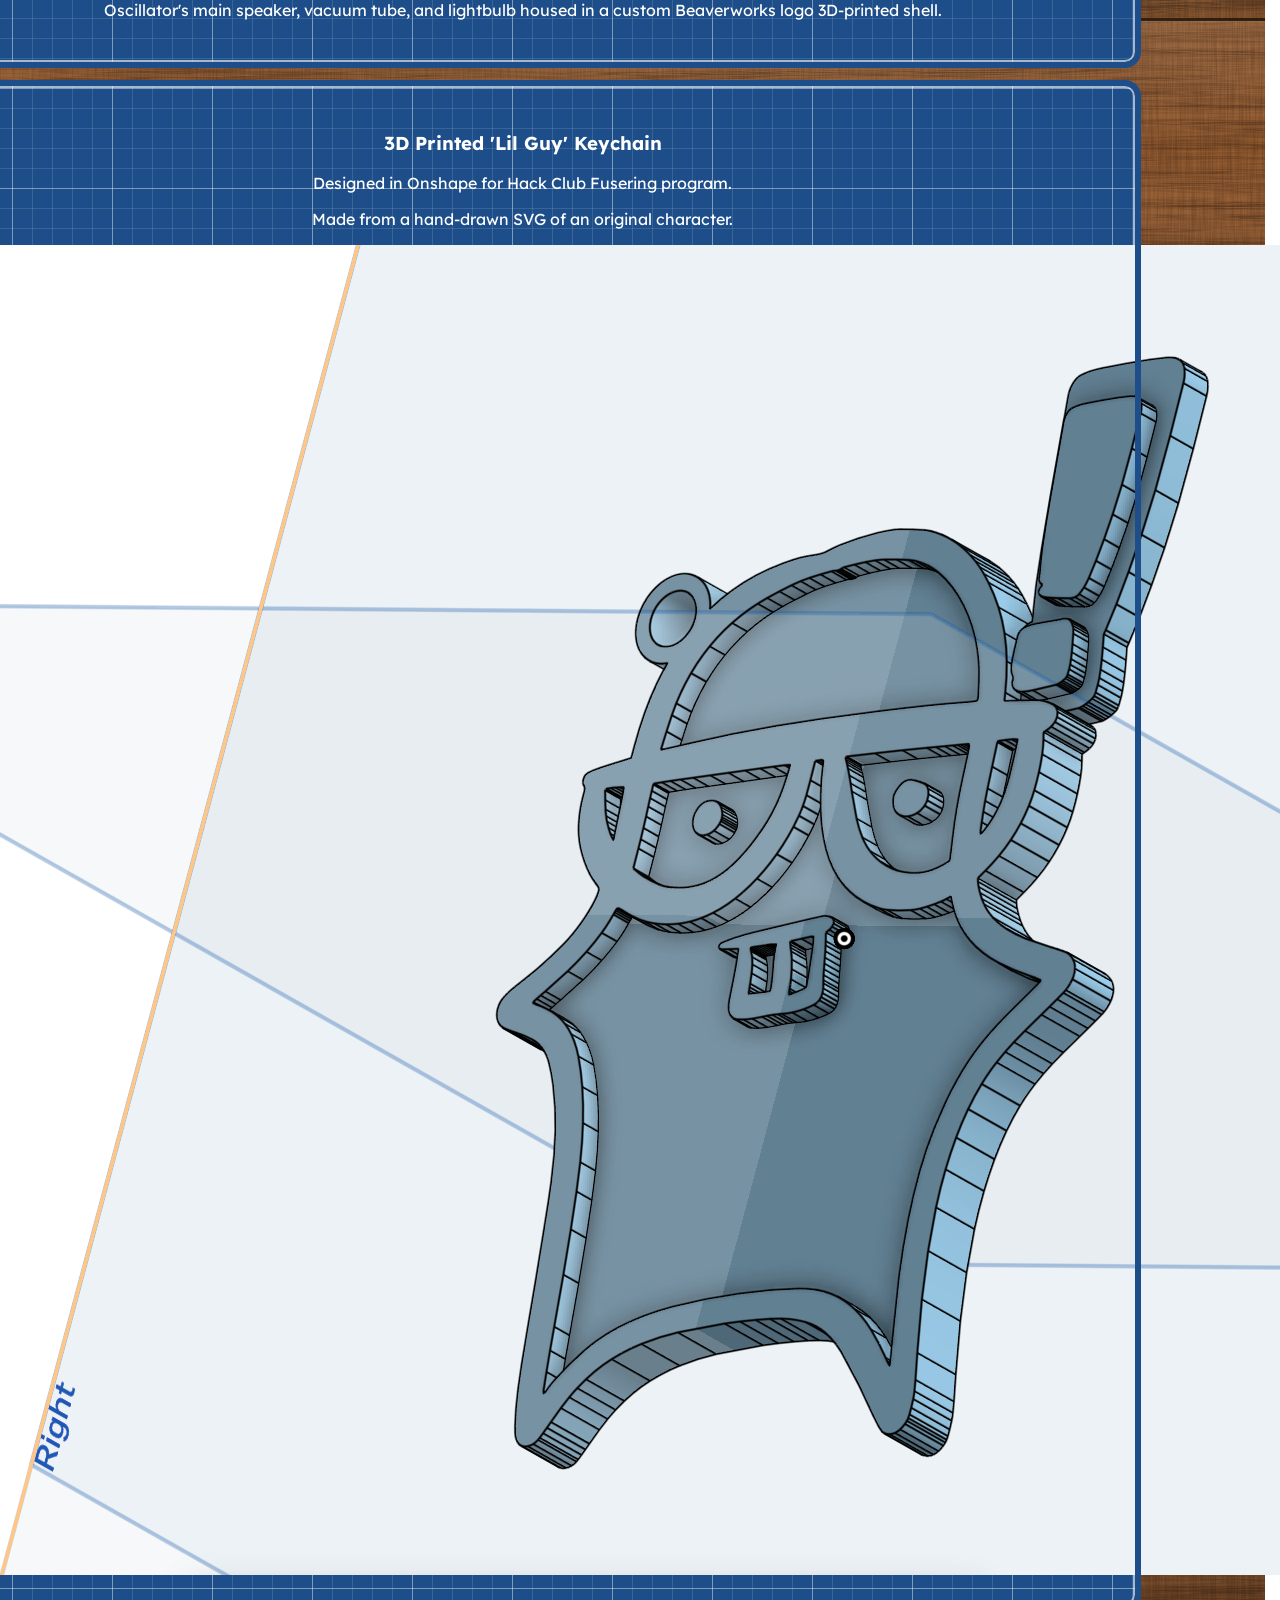
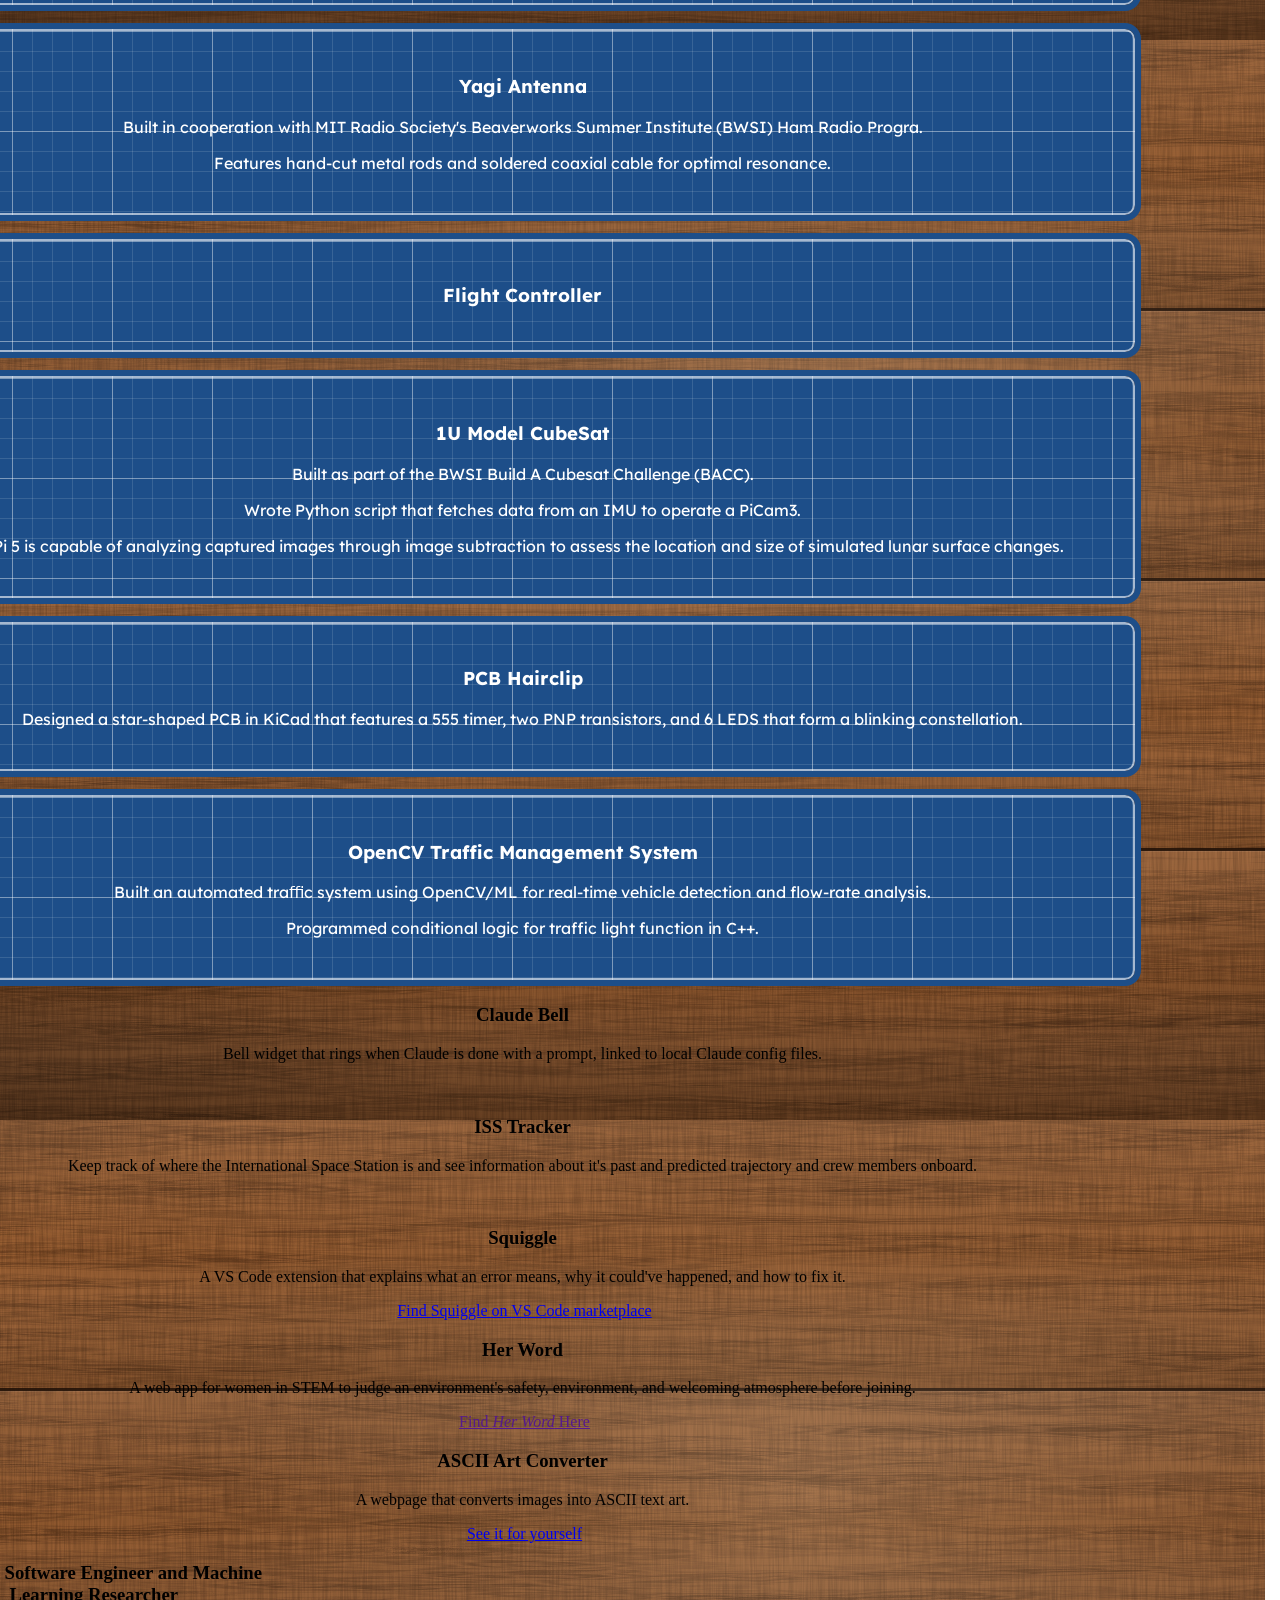
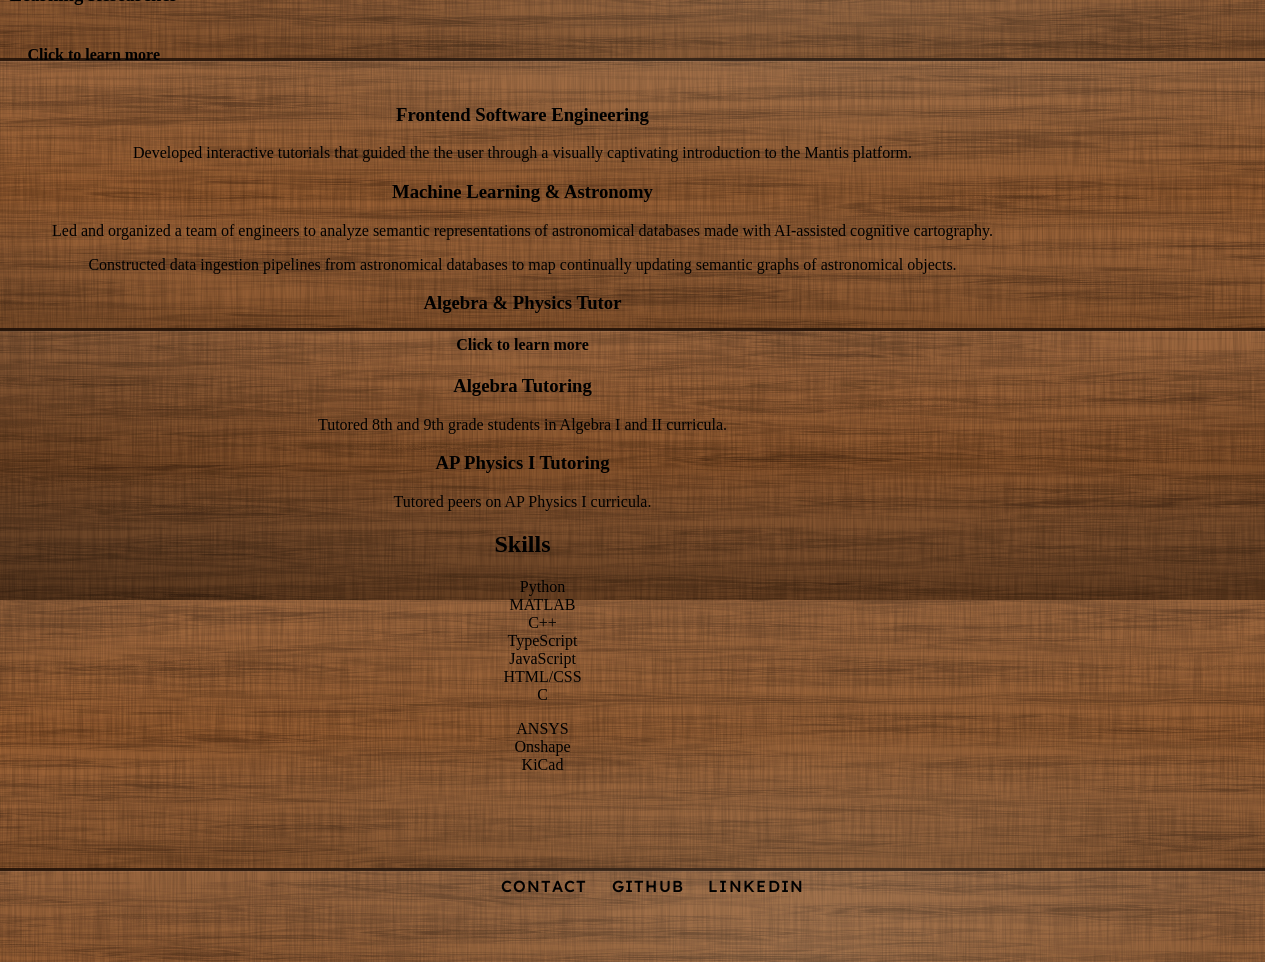
==== commit 58b4c887: "showing tais how to use git" ====
--- a/index.html
+++ b/index.html
@@ -13,14 +13,15 @@
     </head>
     <body>
         <nav class="navbar">
-            <ul>
-                <span class="navbar-name">Varvara Karenski</span>
-                <a href="index.html">FEATURED</a>
-                <a href="projects.html">PROJECTS</a>
-                <a href="experience.html">EXPERIENCE</a>
-                <a href="skills.html">SKILLS</a>
-            </ul>
+            <span class="navbar-name">Varvara Karenski</span>
+            <a href="#featuredsection">FEATURED</a>
+            <a href="#projectsection">PROJECTS</a>
+            <a href="#experiencesection">EXPERIENCE</a>
+            <a href="#skillssection">SKILLS</a>
         </nav>
+
+        <button id="togglebttn" class="toggle-btn" aria-expanded="true">☰ Menu</button>
+
         <!--
         <b><h1>Who is Varvara Karenski?</h1></b>
         <div class="desc">
@@ -35,8 +36,9 @@
             <img src="images/lockedin.png"></p>
         </div>
     -->
+        <div class = "main-content">
         <div class="featured">
-            <div class="featuredcontent">
+            <section id="featuredsection" class="featuredcontent">
                 <div class="featuredphoto">
                     <a href="https://doi.org/10.31224/6625" target="_blank" rel="noopener">
                         <img src="images/annular-airfoil-preview.png" alt="Preview of the research paper: A Parametric Study on Annular Airfoil Geometry for Collector Electrodes in Electrohydrodynamic Propulsion Systems">
@@ -66,10 +68,10 @@
                         maximizing EHD propulsion efficiency.</p>
                     <a class="paperlink" href="https://doi.org/10.31224/6625" target="_blank" rel="noopener">Read the paper &rarr;</a>
                 </div>
-            </div>
-        </div>
-
-        <div class="project">
+            </section>
+        </div>
+
+        <section id = "projectsection" class="project">
             <h3>Electrohydrodynamic Plasma thruster</h3>
             <p>Sep 2025 - May 2026</p>
             <p>- Cooperatively designed a single-stage electrohydrodynamic propulsion system to 
@@ -93,7 +95,7 @@
                     </a>
             </div>
                 </div>
-        </div>
+            </section>
 
         <div class="project">
             <h3>Oscillator</h3>
@@ -167,7 +169,7 @@
             </div>
         </div>
 
-        <div class="experience">
+        <section id="experiencesection" class="experience">
             <div class="mit">
                 <h3>Frontend Software Engineer and Machine Learning Researcher</h3>
                 <h4>Click to learn more</h4>
@@ -200,9 +202,9 @@
                     <p>Tutored peers on AP Physics I curricula.</p>
                 </div>
             </div>
-        </div>
-
-        <div class="skills">
+        </section>
+
+        <section id="skillssection" class="skills">
             <h2>Skills</h2>
             <ul>
                 <li>Python</li>
@@ -218,6 +220,7 @@
                 <li>Onshape</li>
                 <li>KiCad</li>
             </ul>
+        </section>
         </div>
 
         <nav class="footer">
@@ -233,6 +236,16 @@
                 mat.style.minHeight = '';
                 mat.style.minHeight = Math.ceil((mat.offsetHeight - 58) / 56) * 56 + 58 + 'px';
             }).observe(mat);
+
+            const sidebar = document.querySelector(".navbar");
+            const main = document.querySelector(".main-content");
+            const toggleBtn = document.getElementById("togglebttn");
+
+            toggleBtn.addEventListener("click", () => {
+                const collapsed = sidebar.classList.toggle("collapsed");
+                main.classList.toggle("expanded", collapsed);
+                toggleBtn.setAttribute("aria-expanded", !collapsed);
+            });
         </script>
     </body>
 </html>
--- a/style.css
+++ b/style.css
@@ -7,6 +7,7 @@
 html{
     scrollbar-gutter: stable;
     background: url(images/tog.jpeg) center / cover fixed;
+    scroll-behavior: smooth;
 }
 
 body{
@@ -17,23 +18,33 @@
 }
 
 .navbar{
-    position: sticky;
-    height: 100px;
-    margin: 0;
-    padding: 0 1.75rem;
-    box-sizing: border-box;
     font-family: 'Lexend';
-
-    display: flex;
-    flex-direction: row;
     flex-wrap: nowrap;
     justify-content: space-between;
-    align-items: center;
     gap: 1rem;
+
+    position: fixed;    
+    top: 0;      
+    right: 0;             
+    width: 220px;     
+    height: 100vh;       
+    padding-top: 70px;
+    box-sizing: border-box;
+    overflow-x: hidden;
+    z-index: 1000;
+    background: rgba(255, 255, 255, 0.85);
+
+    transition: width 0.3s ease, visibility 0.3s;
+}
+
+.navbar.collapsed{
+    width: 0;
+    visibility: hidden;
 }
 
 .navbar-name{
-    flex: 0 0 auto;
+    display: block;
+    padding: 15px;
     white-space: nowrap;
     text-decoration: none;
     font-weight: 500;
@@ -42,6 +53,7 @@
 }
 
 .navbar a{
+    display: block;
     text-decoration: none;
     font-weight: 500;
     text-transform: uppercase;
@@ -49,6 +61,7 @@
     padding: 15px;
     transition: color 0.2s ease;
     color: black;
+    white-space: nowrap;
 }
 
 :is(.navbar, .footer) a{
@@ -138,3 +151,33 @@
     transform: translateY(-3px);
     box-shadow: 4px 6px 0 rgba(30, 41, 59, 0.15), 0 10px 24px rgba(30, 41, 59, 0.16);
 }
+
+.toggle-btn{
+    position: fixed;
+    top: 15px;
+    right: 15px;
+    z-index: 1001;
+    font-size: 18px;
+    cursor: pointer;
+    background-color: #111;
+    color: white;
+    border: none;
+    padding: 10px 15px;
+}
+
+.toggle-btn:hover {
+    background-color: #333;
+}
+
+.main-content {
+    align-self: stretch;
+    box-sizing: border-box;
+    padding: 20px;
+    translate: -110px 0; /* half the sidebar width: recentres content in the space left of it */
+    transition: translate 0.3s ease;
+}
+
+.main-content.expanded {
+    translate: 0 0;
+}
+
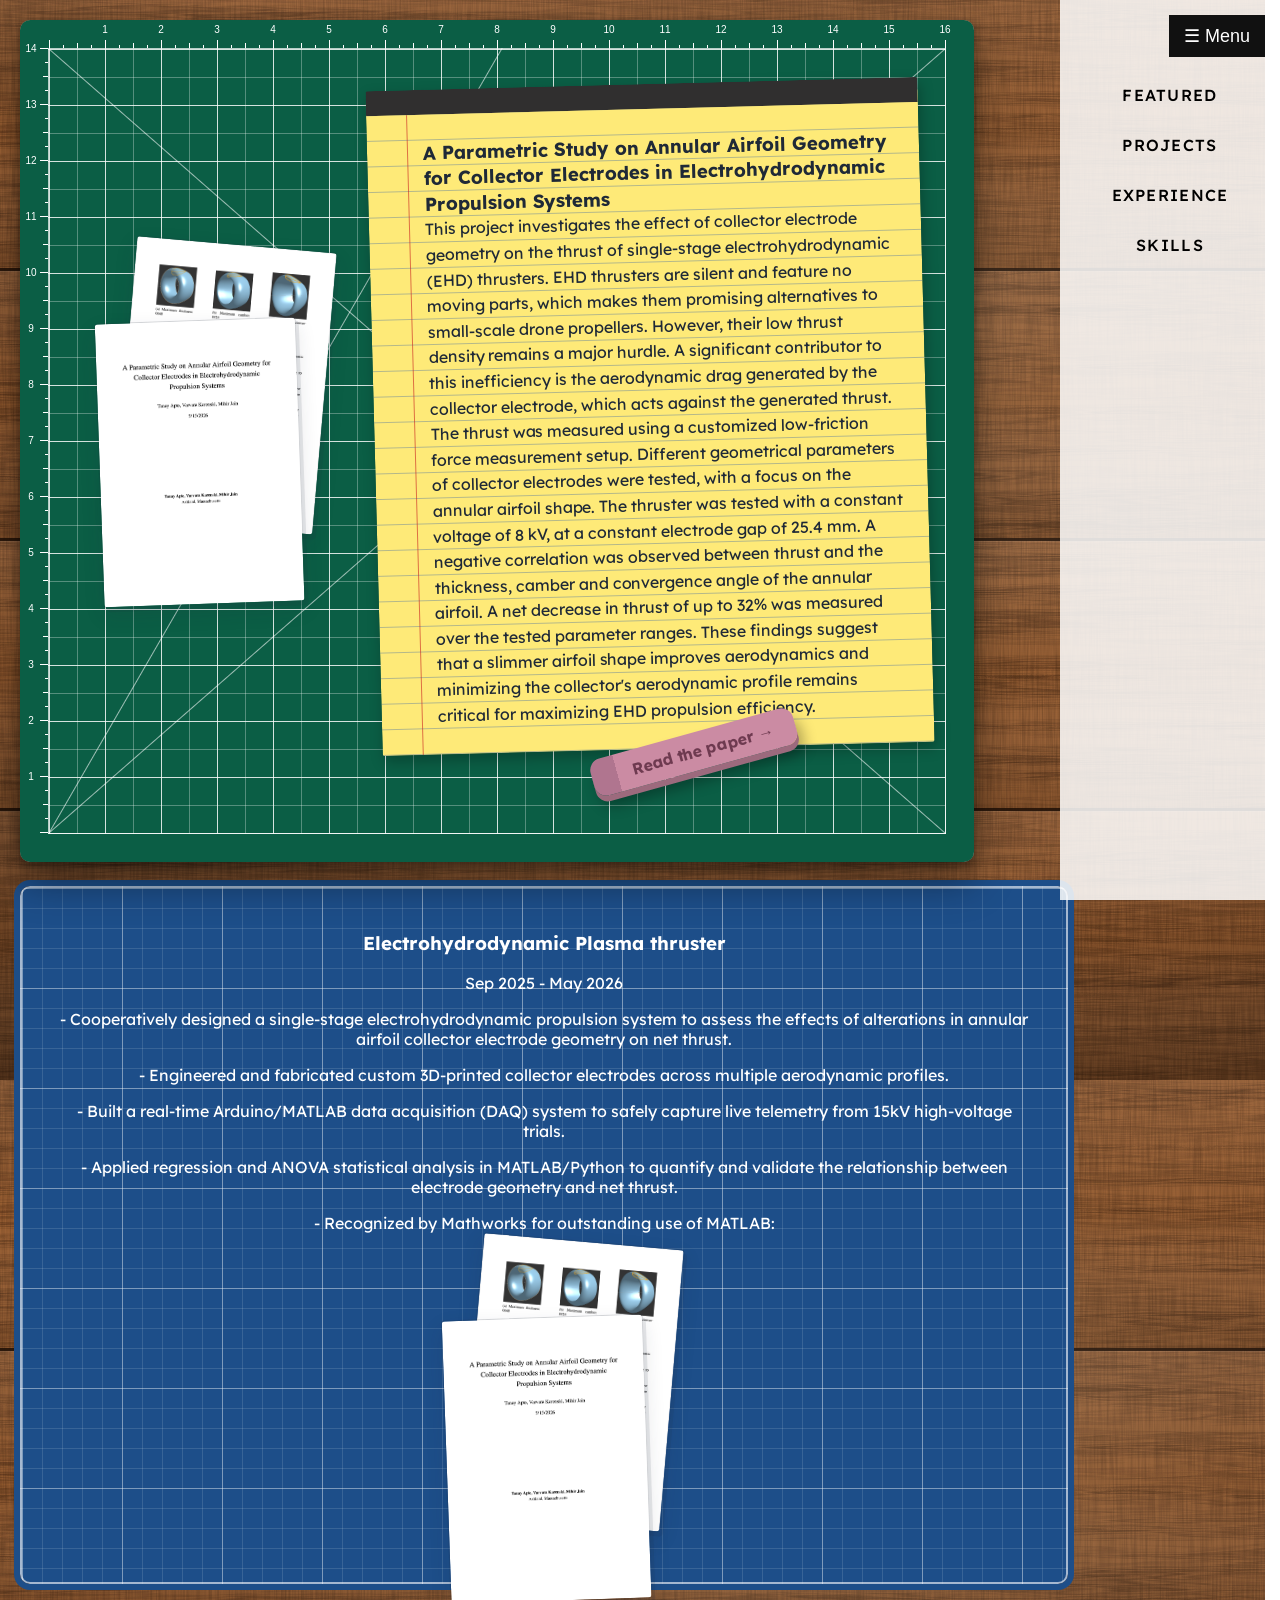
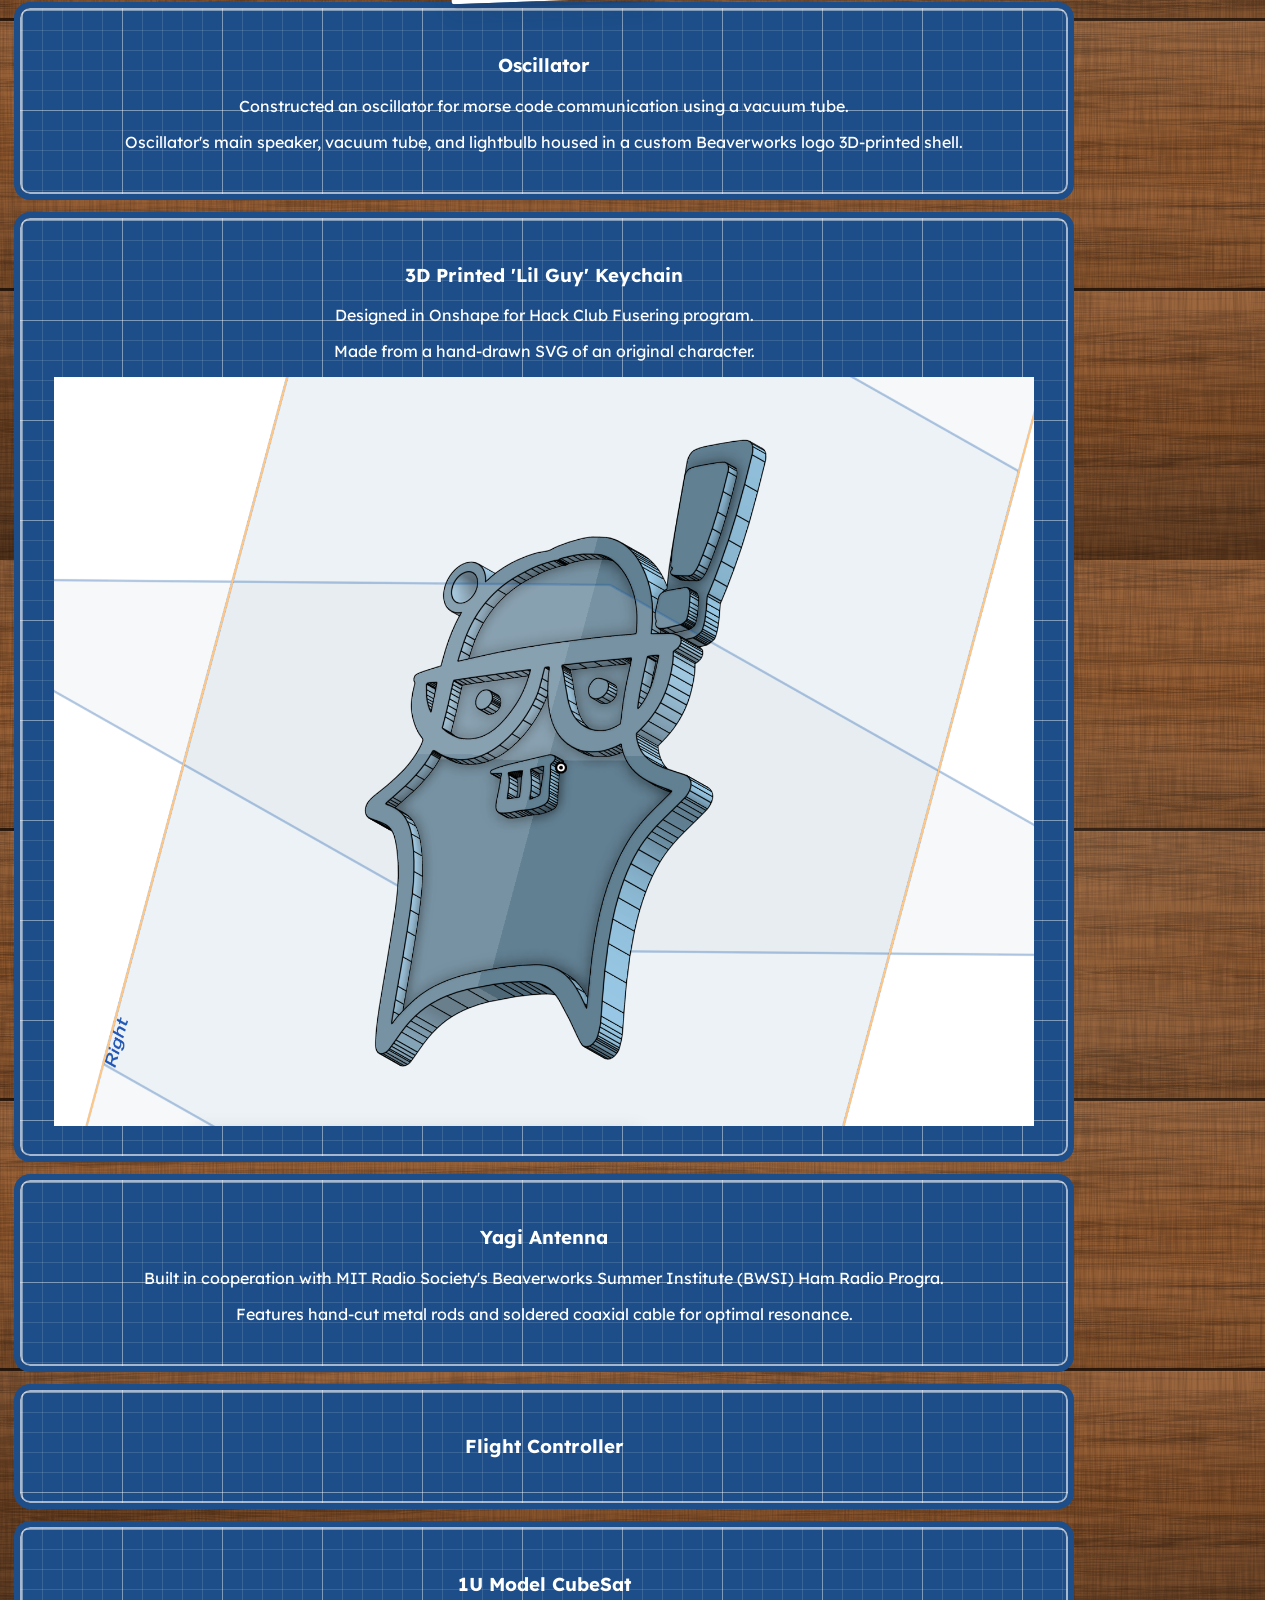
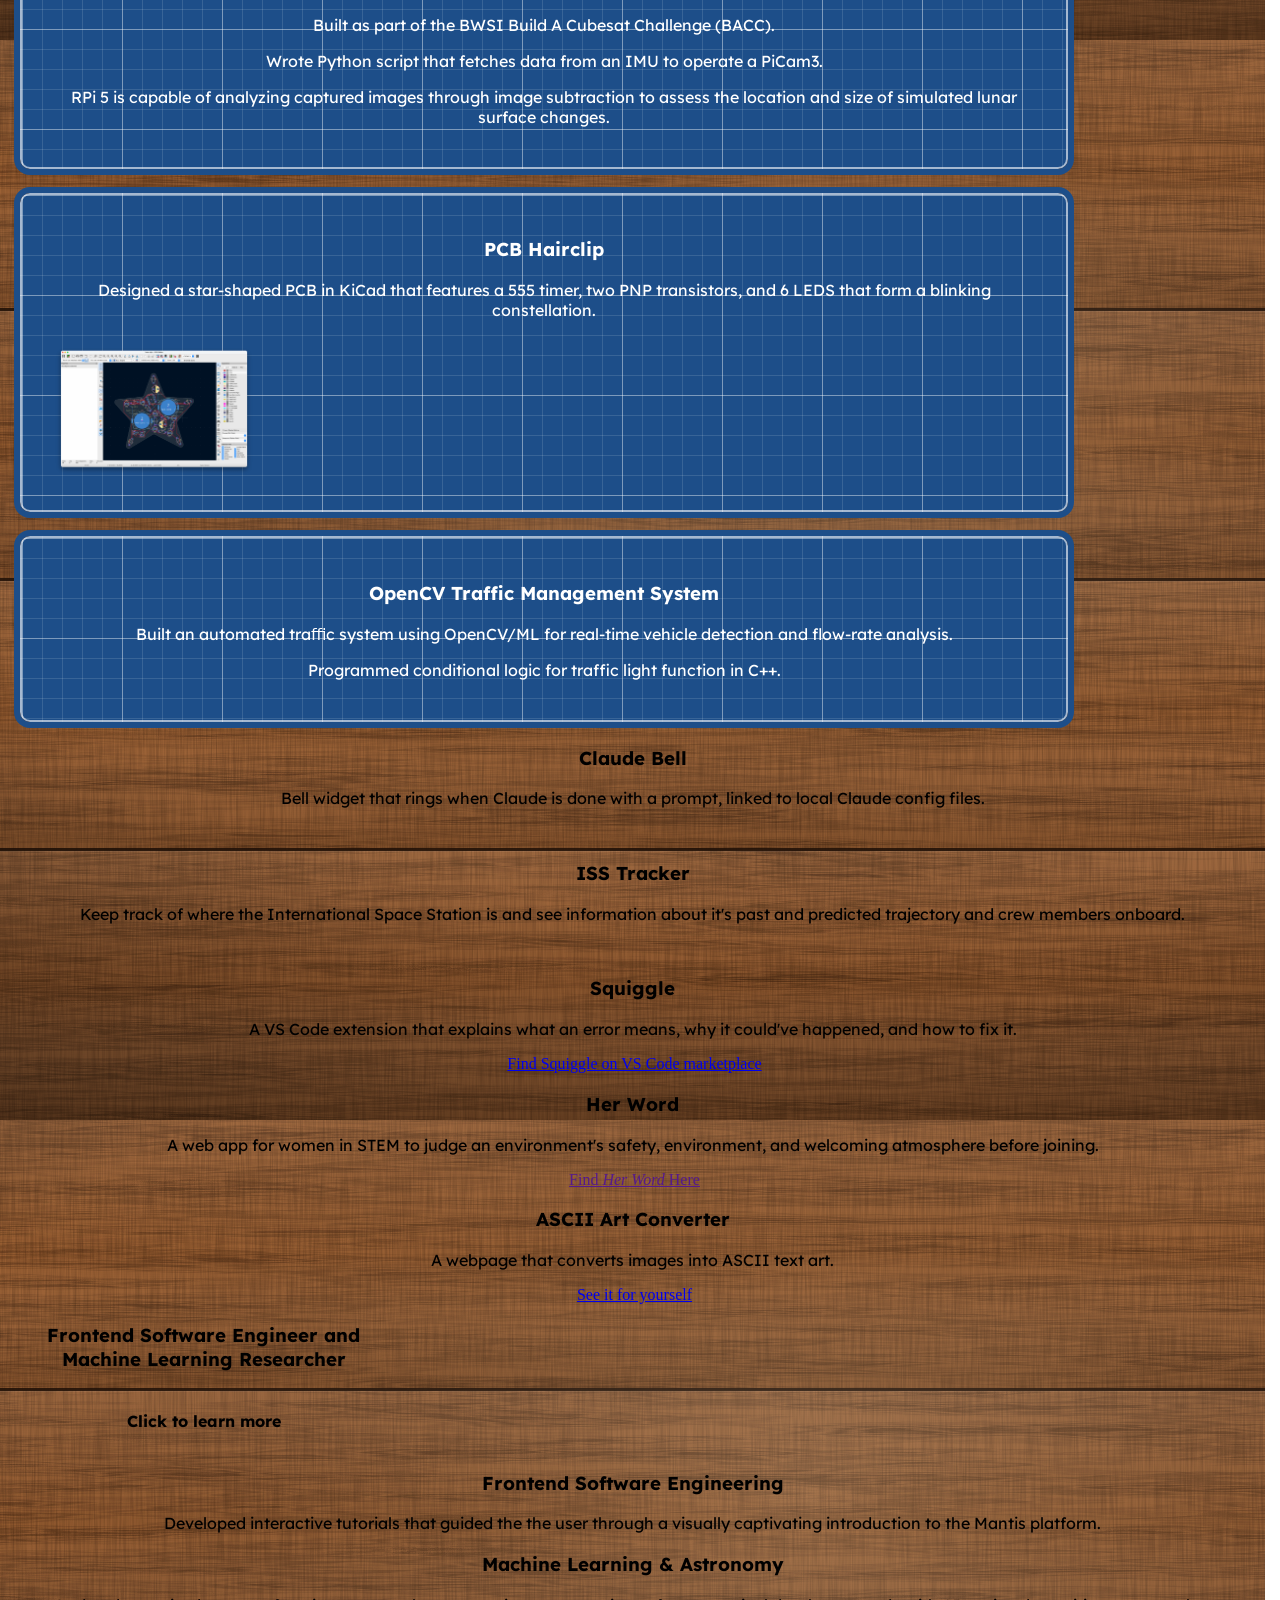
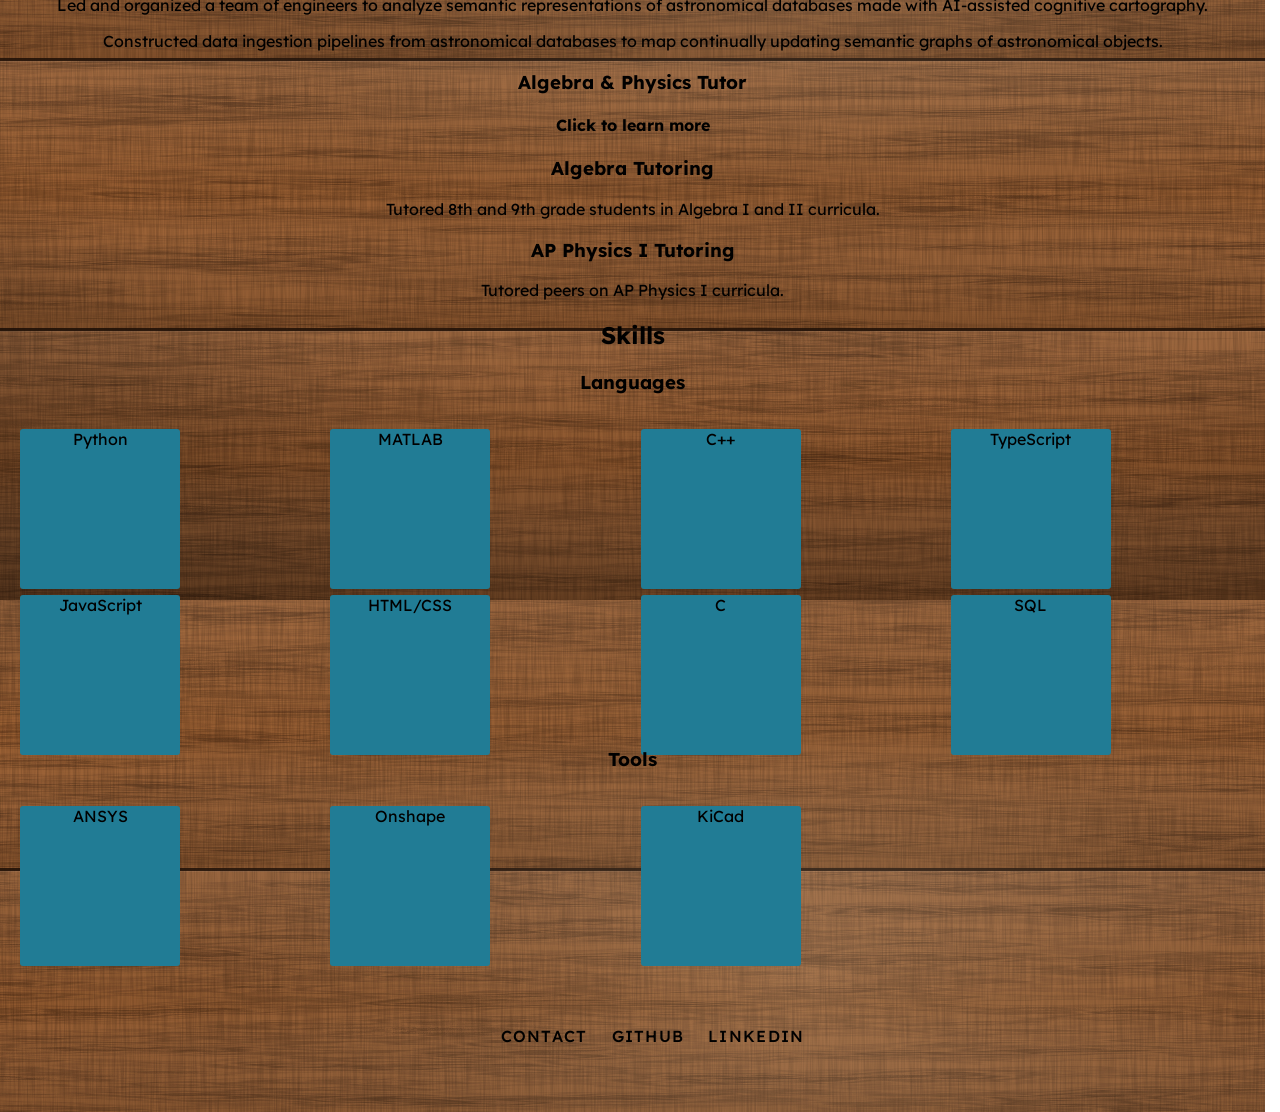
==== commit 8127bf92: "fixing menubar, adding flipping tiles and images" ====
--- a/index.html
+++ b/index.html
@@ -7,13 +7,13 @@
         <link rel="stylesheet" href="home.css">
         <link rel="stylesheet" href="projects.css">
         <link rel="stylesheet" href="experience.css">
+        <link rel="stylesheet" href="skills.css">
         <link rel="preconnect" href="https://fonts.googleapis.com">
         <link rel="preconnect" href="https://fonts.gstatic.com" crossorigin>
         <link href="https://fonts.googleapis.com/css2?family=Lexend:wght@300;400;500;700;800&display=swap" rel="stylesheet">
     </head>
     <body>
         <nav class="navbar">
-            <span class="navbar-name">Varvara Karenski</span>
             <a href="#featuredsection">FEATURED</a>
             <a href="#projectsection">PROJECTS</a>
             <a href="#experiencesection">EXPERIENCE</a>
@@ -22,20 +22,6 @@
 
         <button id="togglebttn" class="toggle-btn" aria-expanded="true">☰ Menu</button>
 
-        <!--
-        <b><h1>Who is Varvara Karenski?</h1></b>
-        <div class="desc">
-            <p>As a maker, I am an aerospace enthusiast. I like getting techincal and designing my own PCBs, wiring circuits,
-            and making functional creations. I like to woodwork and to solder, and you can see a few of my projects with these
-            skills onjhdjhsajhfsjehd my 'Projects' page.</p>
-            <img src="images/paint.png">
-        </div>
-    
-        <div class="desc"><p>As a software engineer, I believe that user experience is paramount for any web app. Throughout my portfolio, 
-            you'll see a nas,jbdasbndjasjkdbnkhasdbfkjadbsfkhbsfew examples of my work that has made websites more fun, more interesting, and more accessible. 
-            <img src="images/lockedin.png"></p>
-        </div>
-    -->
         <div class = "main-content">
         <div class="featured">
             <section id="featuredsection" class="featuredcontent">
@@ -107,7 +93,7 @@
             <h3>3D Printed 'Lil Guy' Keychain</h3>
             <p>Designed in Onshape for Hack Club Fusering program.</p>
             <p>Made from a hand-drawn SVG of an original character.</p>
-            <img src="/images/lilguy.png">
+            <img src="./images/lilguy.png">
         </div>
 
         <div class="project">
@@ -130,6 +116,16 @@
         <div class="project">
             <h3>PCB Hairclip</h3>
             <p>Designed a star-shaped PCB in KiCad that features a 555 timer, two PNP transistors, and 6 LEDS that form a blinking constellation. </p>
+            <div class="flip-clip">
+                <div class="flip-clip-inner">
+                    <div class="flip-clip-front">
+                        <img src="./images/PCB.png">
+                    </div>
+                    <div class="flip-clip-back">
+                        <img src="./images/3D_View.png">
+                    </div>
+                </div>
+            </div>
         </div>
 
         <div class="project">
@@ -204,22 +200,26 @@
             </div>
         </section>
 
+        <h2>Skills</h2>
         <section id="skillssection" class="skills">
-            <h2>Skills</h2>
-            <ul>
-                <li>Python</li>
-                <li>MATLAB</li>
-                <li>C++</li>
-                <li>TypeScript</li>
-                <li>JavaScript</li>
-                <li>HTML/CSS</li>
-                <li>C</li>
-            </ul>
-            <ul>
-                <li>ANSYS</li>
-                <li>Onshape</li>
-                <li>KiCad</li>
-            </ul>
+            <h3>Languages</h3>
+            <div class="languages">
+                <p class="item">Python</p>
+                <p class="item">MATLAB</p>
+                <p>C++</p>
+                <p>TypeScript</p>
+                <p>JavaScript</p>
+                <p>HTML/CSS</p>
+                <p>C</p>
+                <p>SQL</p>
+            </div>
+
+            <h3>Tools</h3>
+            <div class="tools">
+                <p>ANSYS</p>
+                <p>Onshape</p>
+                <p>KiCad</p>
+            </div>
         </section>
         </div>
 
--- a/style.css
+++ b/style.css
@@ -114,8 +114,6 @@
     color: black;
 }
 
-
-/* paper stack (home + projects) */
 .featuredphoto{
     flex: 1 1 30%;
     display: grid;
@@ -173,11 +171,14 @@
     align-self: stretch;
     box-sizing: border-box;
     padding: 20px;
-    translate: -110px 0; /* half the sidebar width: recentres content in the space left of it */
-    transition: translate 0.3s ease;
+    margin-right: 0;
+    transition: margin-right 0.3s ease;
 }
 
 .main-content.expanded {
-    translate: 0 0;
+    margin-right: -220px;
 }
 
+h1, h2, h3, h4, p {
+    font-family: 'Lexend';
+}
--- a/projects.css
+++ b/projects.css
@@ -14,8 +14,47 @@
     outline: 6px solid #1D4E89;
 
     font-family: 'Lexend';
+    width: 80%;
 }
 
 .featuredphoto a{
     max-width: 200px;
 }
+
+.flip-clip {
+    width: 200px;
+    height: 150px;
+    perspective: 1000px;
+}
+
+.flip-clip-inner {
+    position: relative;
+    width: 100%;
+    height: 100%;
+    transition: transform 0.6s;
+    transform-style: preserve-3d;
+}
+
+.flip-clip:hover .flip-clip-inner {
+    transform: rotateX(180deg);
+}
+
+.flip-clip-front, .flip-clip-back {
+    position: absolute;
+    width: 100%;
+    height: 100%;
+    backface-visibility: hidden;
+    display: flex;
+    align-items: center;
+    justify-content: center;
+    border-radius: 8px;
+}
+
+.flip-clip-back {
+    transform: rotateX(180deg);
+}
+
+.project img {
+    max-width: 100%;
+    max-height: 100%;
+}
--- a/skills.css
+++ b/skills.css
@@ -0,0 +1,17 @@
+.skills p {
+    background-color: rgb(33, 124, 149);
+    border-color: rgb(74, 151, 172);
+    border-radius: 3px;
+    font-family: 'Lexend';
+    text-align: center;
+    border-width: 3px;
+    height: 160px;
+    width: 160px;
+}
+
+.languages, .tools {
+    display: grid;
+    grid-template-columns: repeat(4, 1fr);
+    grid-auto-rows: 150px;
+    gap: 16px;
+}
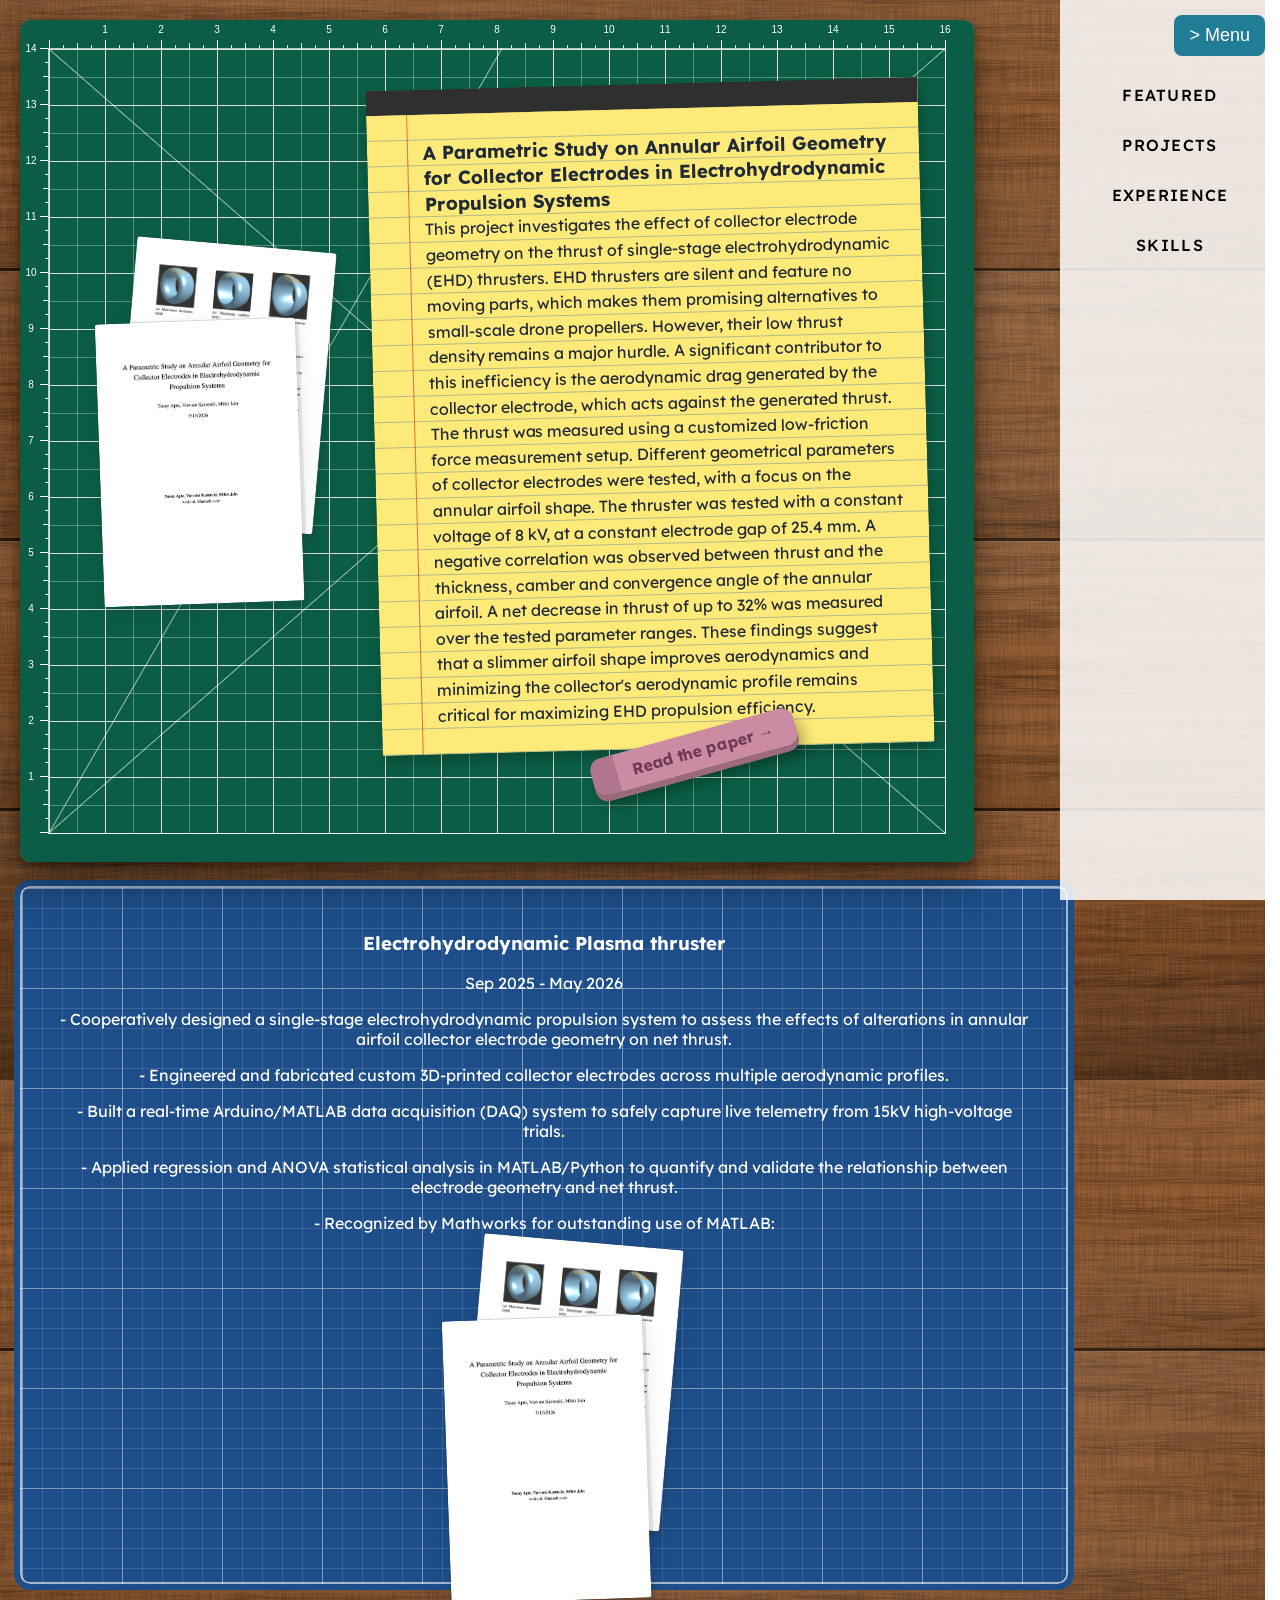
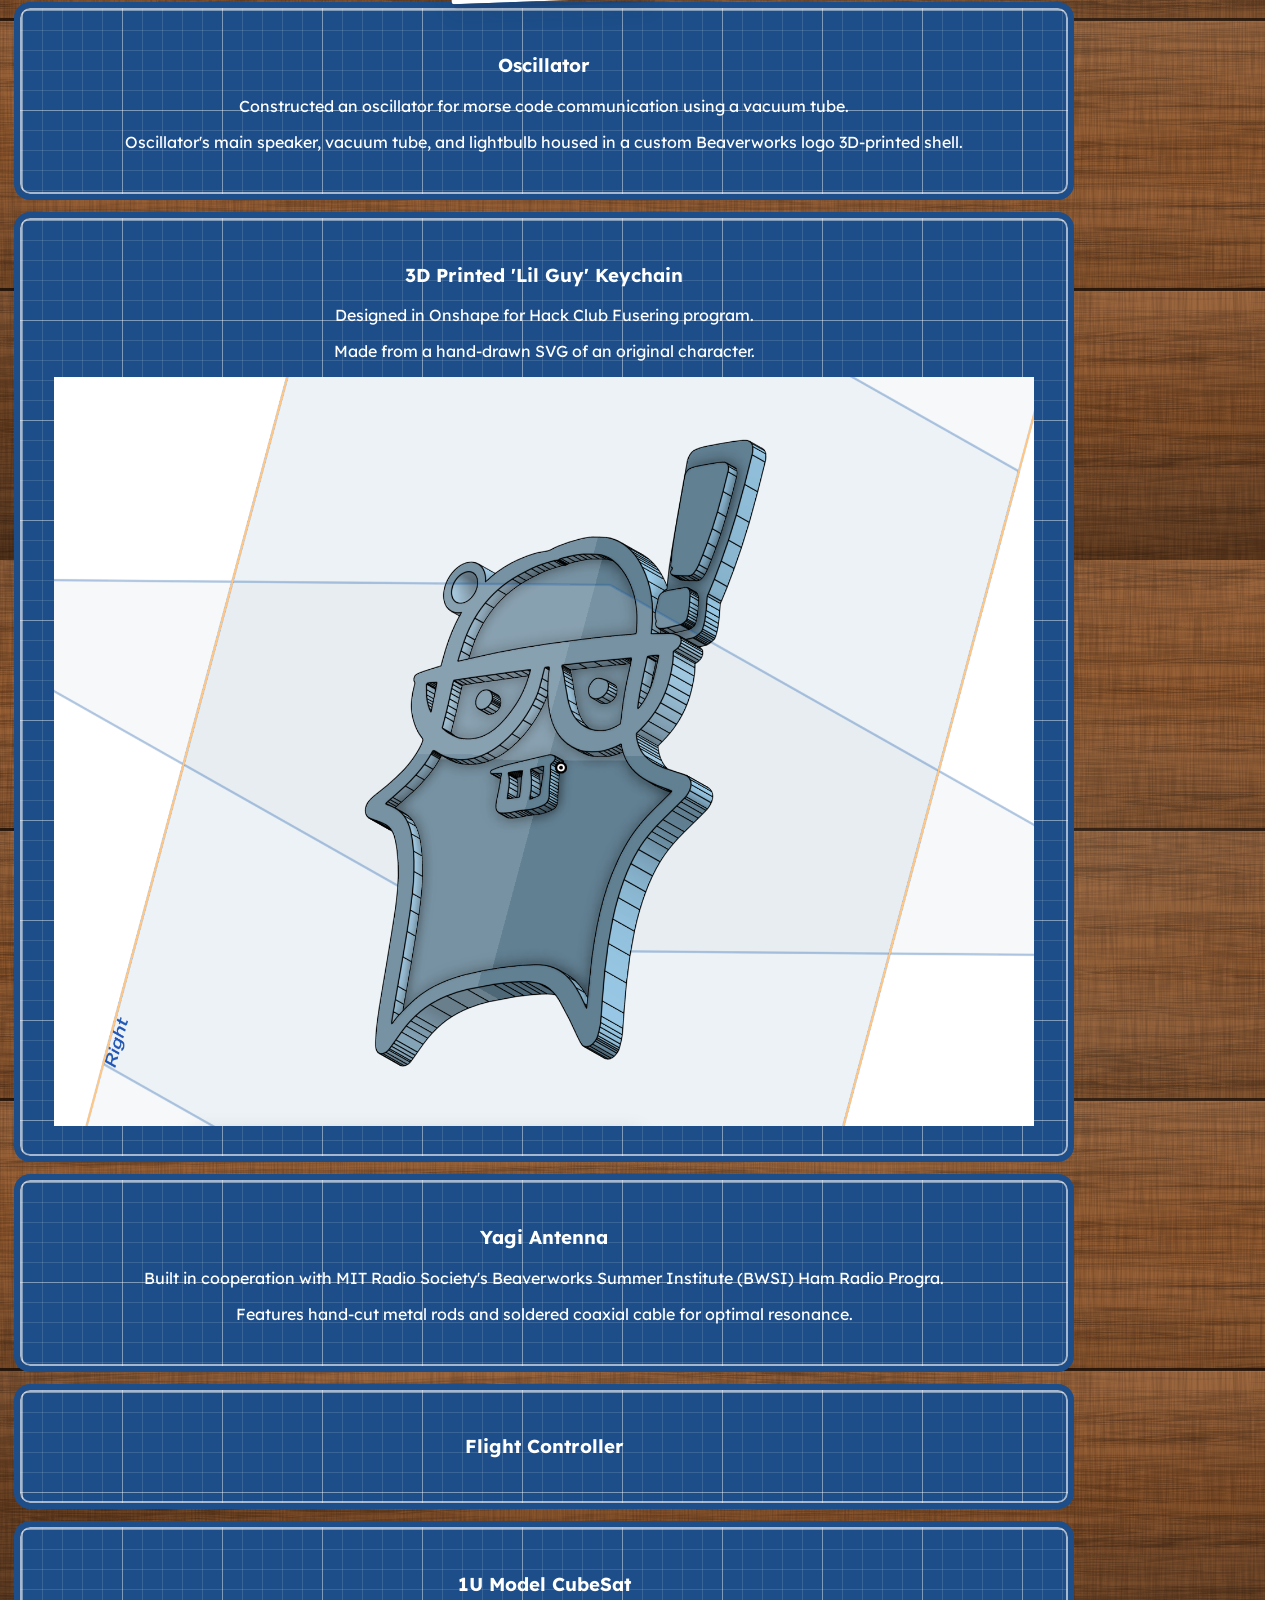
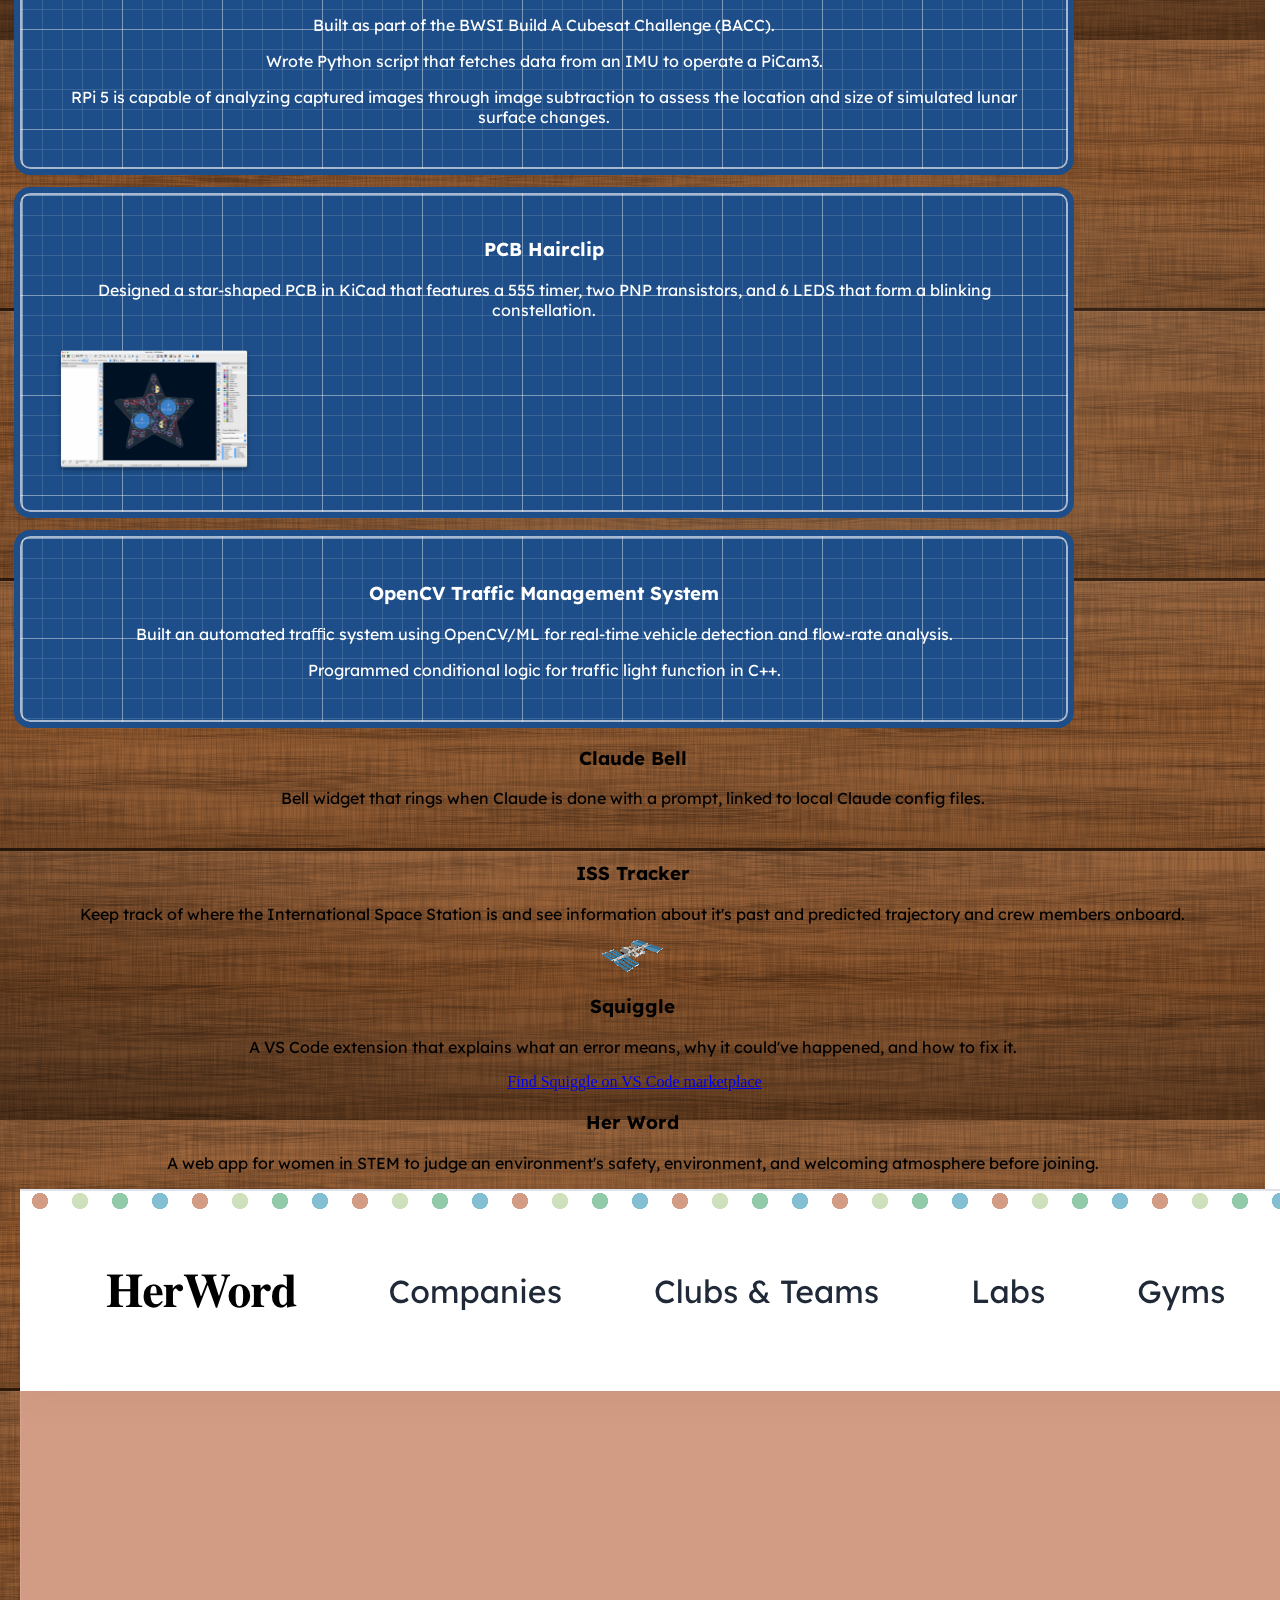
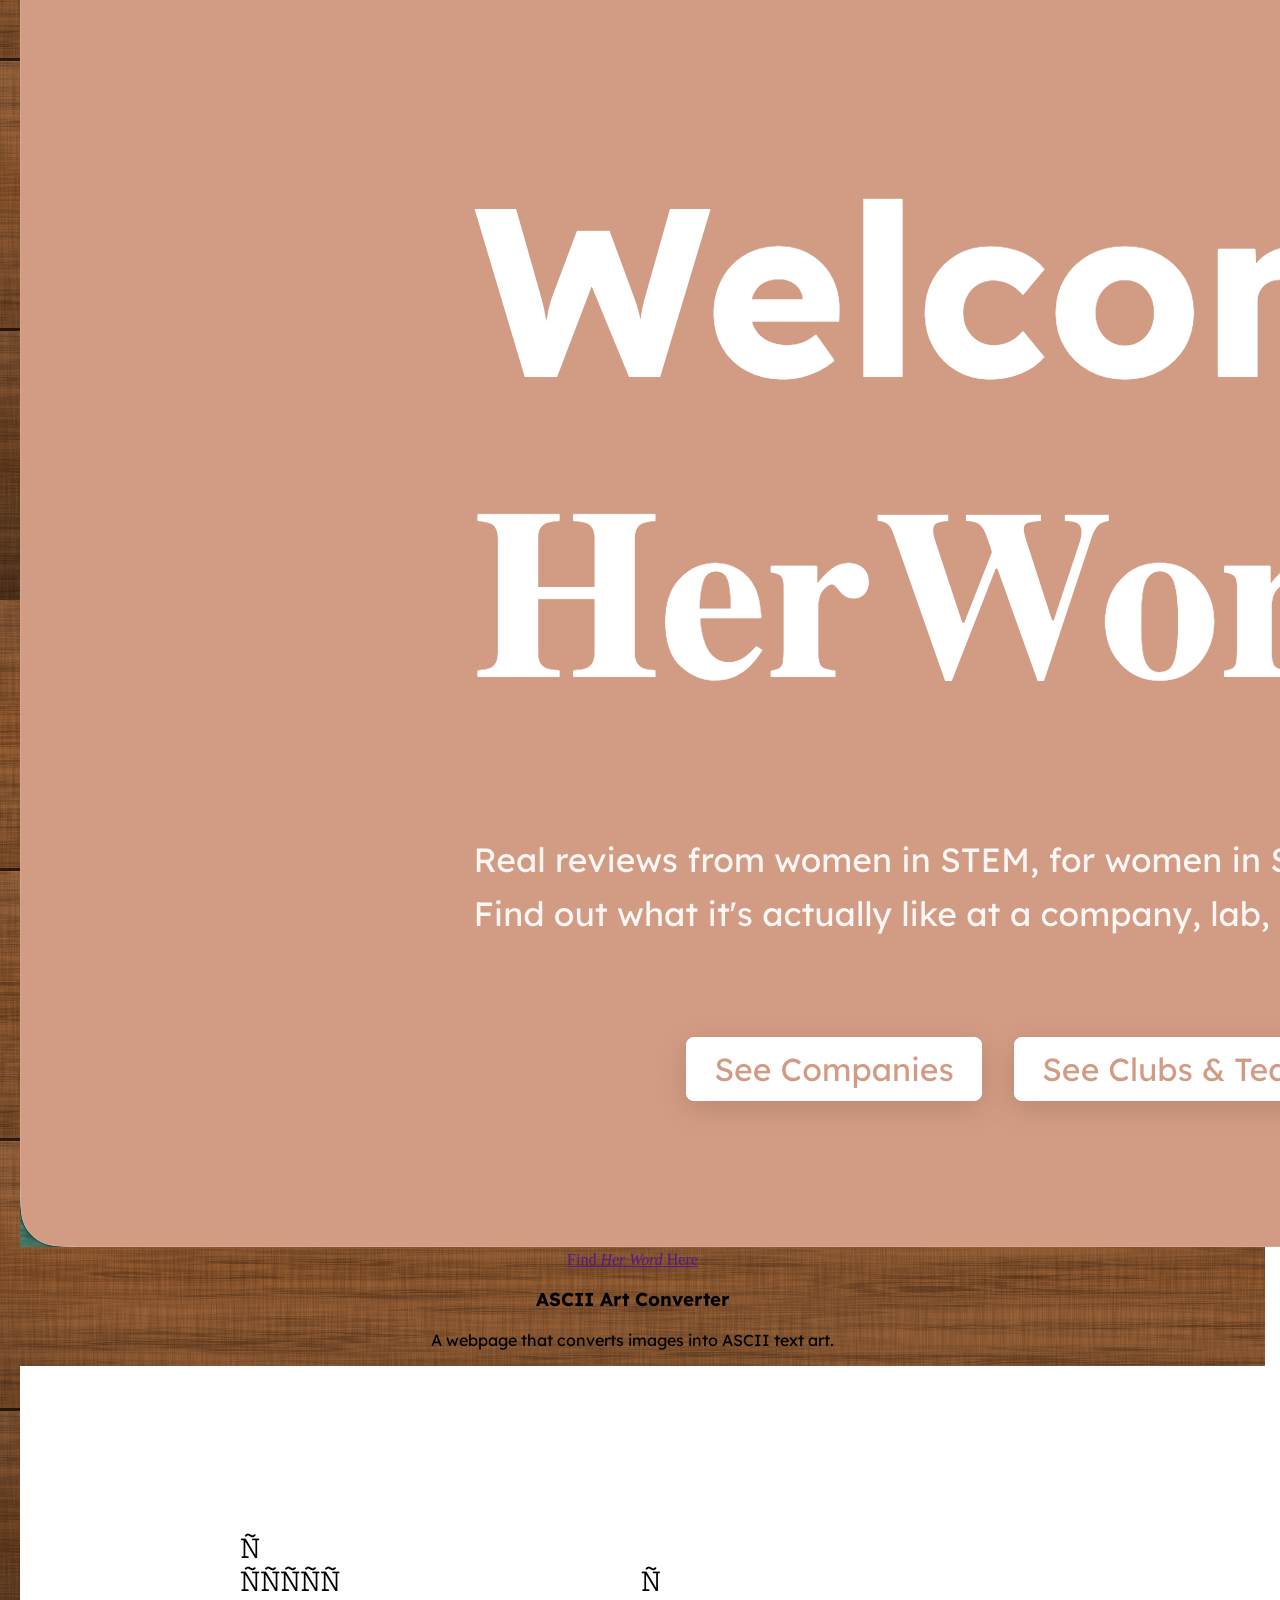
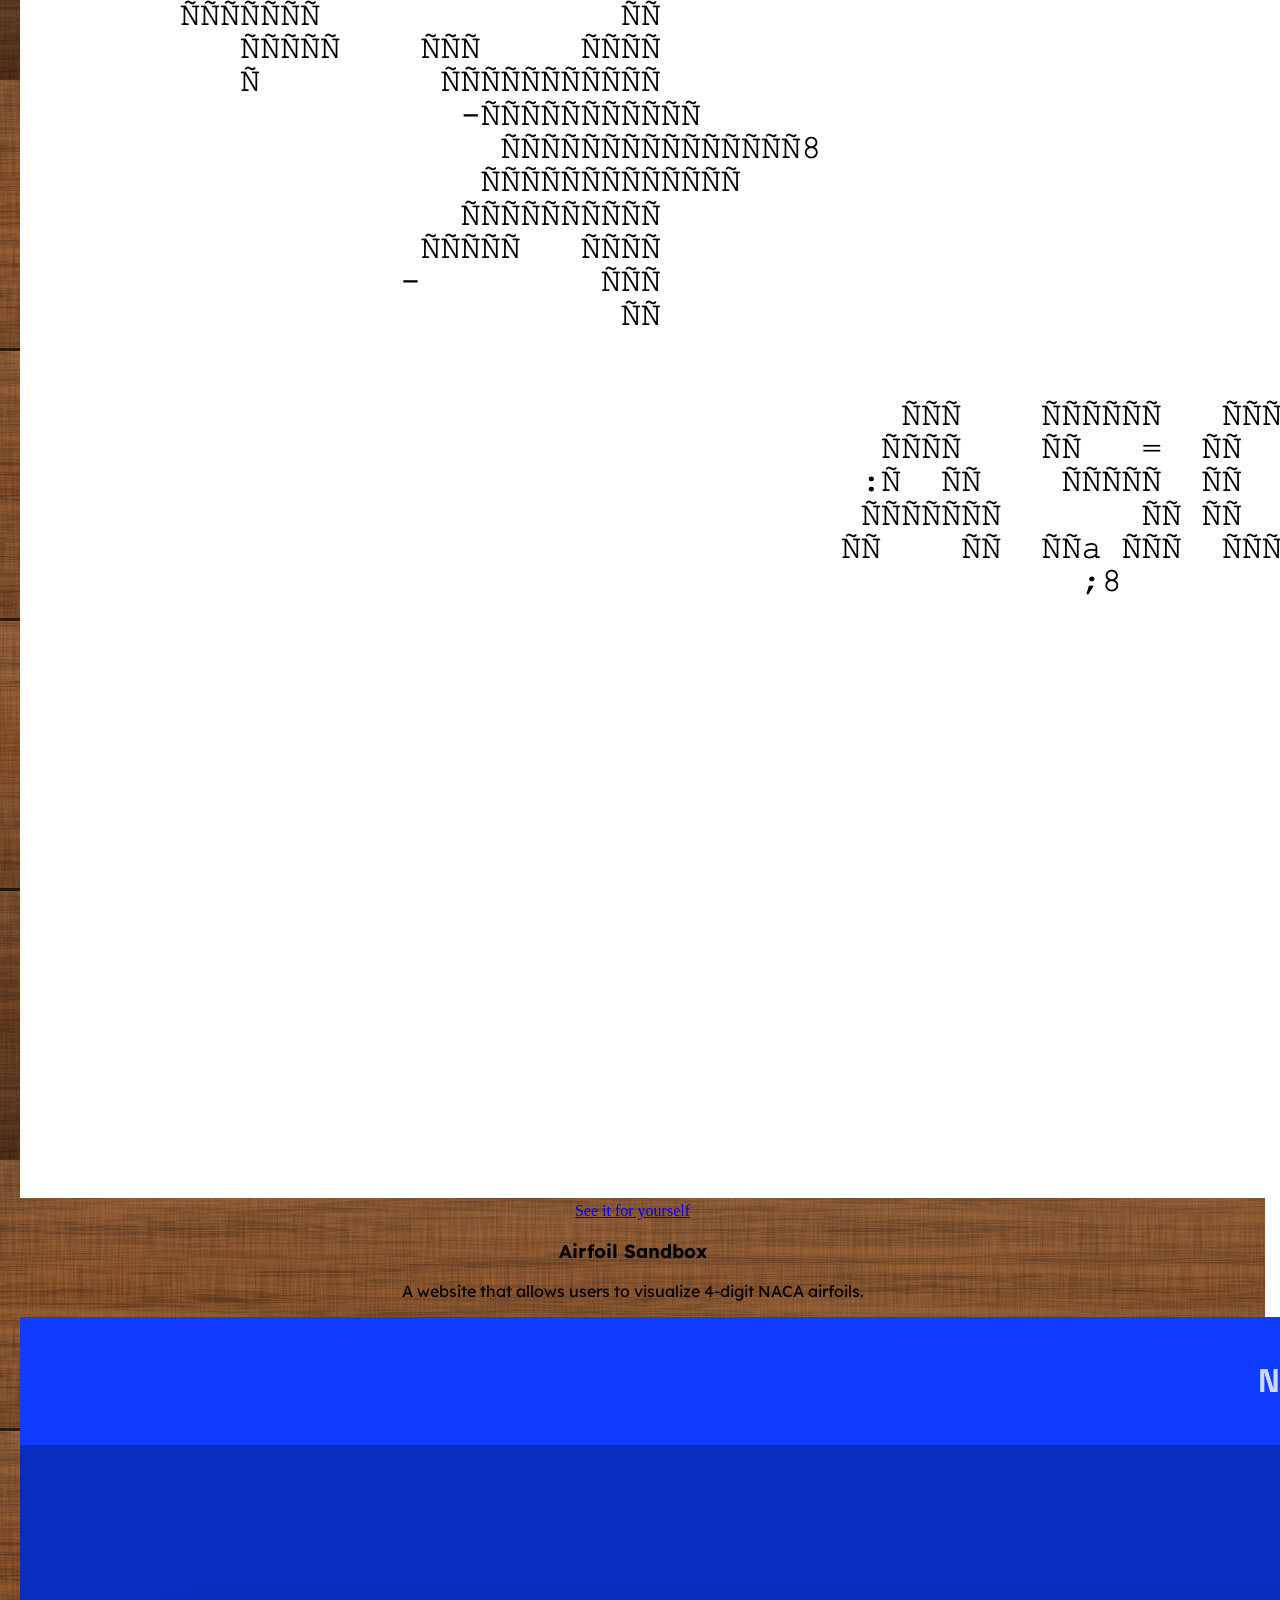
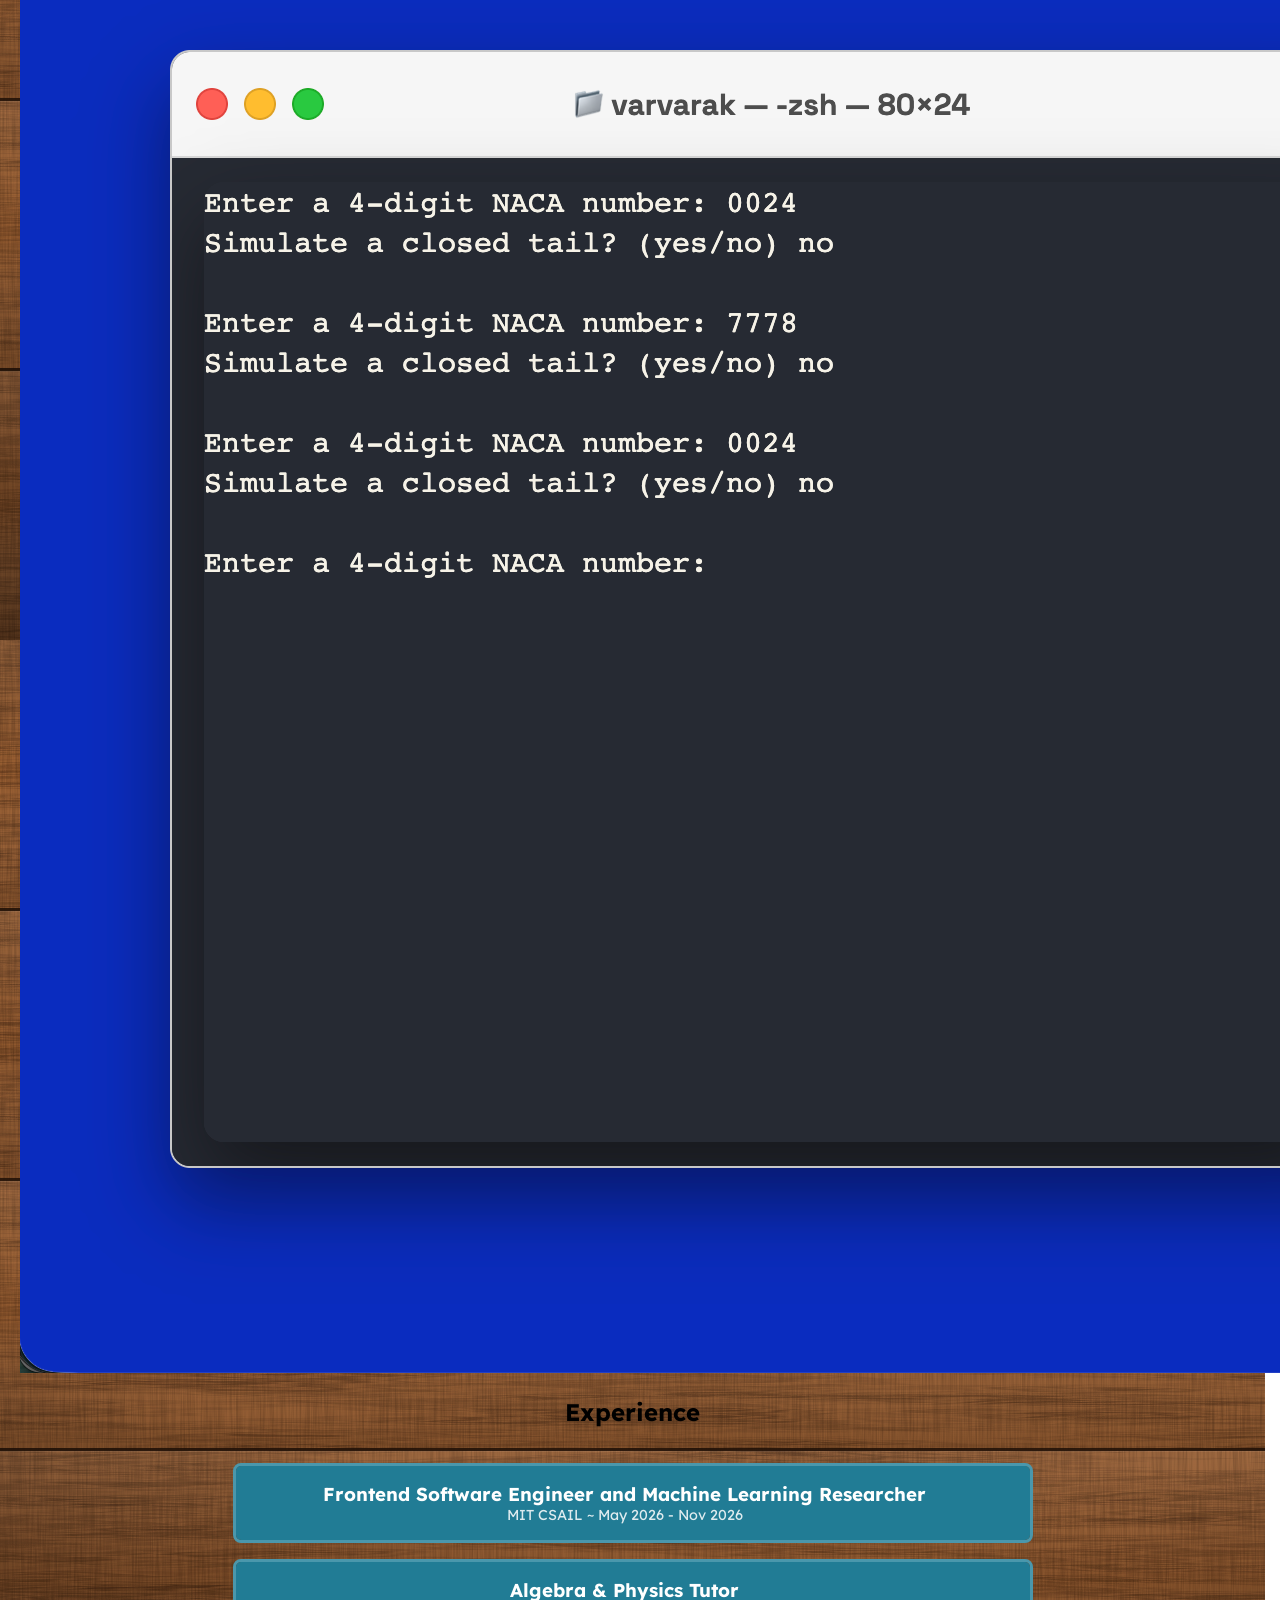
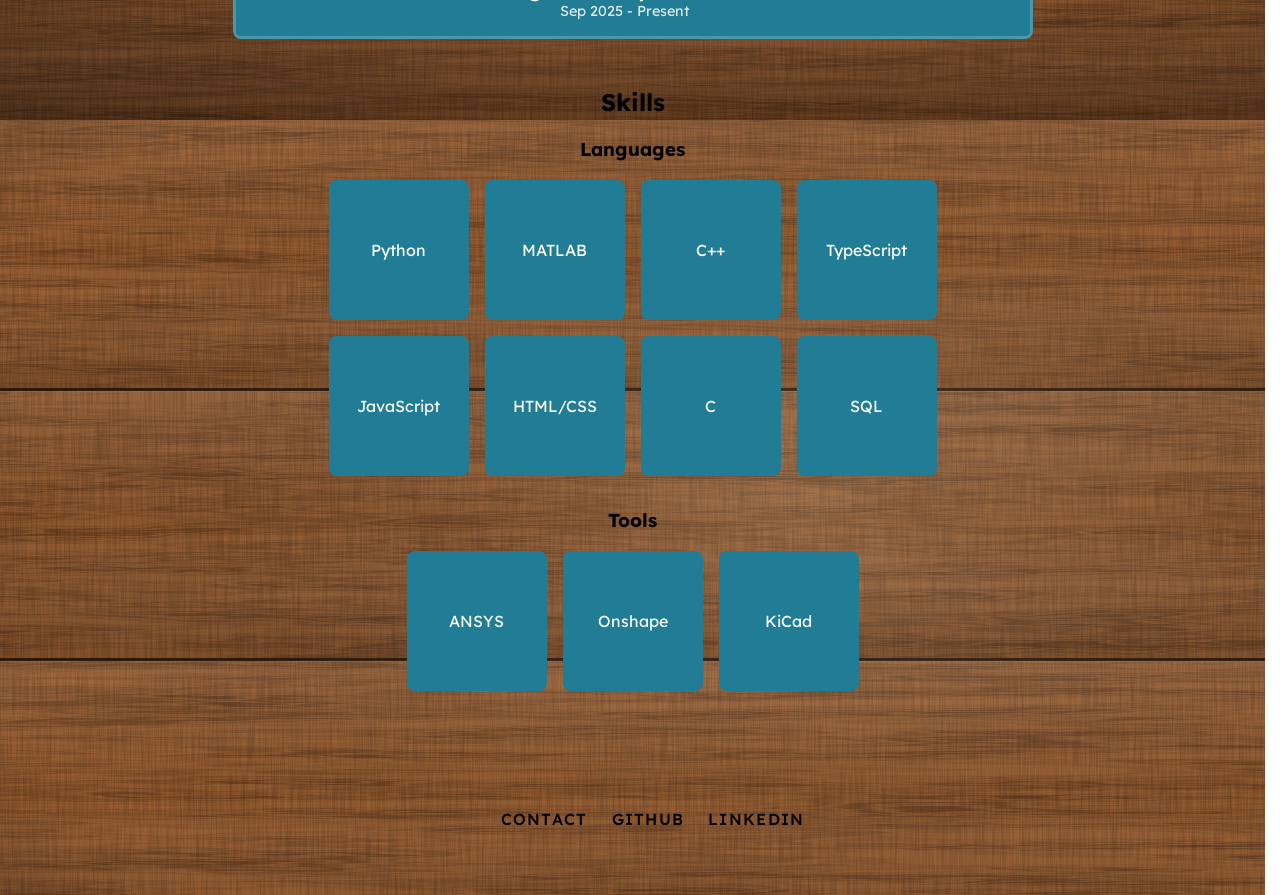
==== commit 01206637: "adding project descriptions" ====
--- a/index.html
+++ b/index.html
@@ -20,7 +20,7 @@
             <a href="#skillssection">SKILLS</a>
         </nav>
 
-        <button id="togglebttn" class="toggle-btn" aria-expanded="true">☰ Menu</button>
+        <button id="togglebttn" class="toggle-btn" aria-expanded="true">> Menu</button>
 
         <div class = "main-content">
         <div class="featured">
@@ -143,7 +143,7 @@
             <div class="card">
                 <h3>ISS Tracker</h3>
                 <p>Keep track of where the International Space Station is and see information about it's past and predicted trajectory and crew members onboard.</p>
-                <img src="">
+                <img src="./images/iss.gif">
             </div>
             <div class="card">
                 <h3>Squiggle</h3>
@@ -154,50 +154,60 @@
             <div class="card">
                 <h3>Her Word</h3>
                 <p>A web app for women in STEM to judge an environment's safety, environment, and welcoming atmosphere before joining.</p>
-                <img src="">
+                <img src="./images/her-word.png">
                 <a href="">Find <i>Her Word</i> Here</a>
             </div>
             <div class="card">
                 <h3>ASCII Art Converter</h3>
                 <p>A webpage that converts images into ASCII text art.</p>
-                <img src="">
+                <img src="./images/ascii-art.png">
                 <a href="https://varvarakarenski.github.io/ascii-art/">See it for yourself</a>
             </div>
+            <div class="card">
+                <h3>Airfoil Sandbox</h3>
+                <p>A website that allows users to visualize 4-digit NACA airfoils.</p>
+                <img src="./images/airfoil.png">
+            </div>
         </div>
 
         <section id="experiencesection" class="experience">
-            <div class="mit">
-                <h3>Frontend Software Engineer and Machine Learning Researcher</h3>
-                <h4>Click to learn more</h4>
-            </div>
-
-            <div class="mit-info">
-                <div class="frontend-work">
-                    <h3>Frontend Software Engineering</h3>
-                    <p>Developed interactive tutorials that guided the the user through a visually captivating introduction to the Mantis platform.</p>
-                </div>
-                <div class="ml-work">
-                    <h3>Machine Learning & Astronomy</h3>
-                    <p>Led and organized a team of engineers to analyze semantic representations of astronomical databases made with AI-assisted cognitive cartography.</p>
-                    <p>Constructed data ingestion pipelines from astronomical databases to map continually updating semantic graphs of astronomical objects.</p>
-                </div>
-            </div>
-
-            <div class="tutoring">
-                <h3>Algebra & Physics Tutor</h3>
-                <h4>Click to learn more</h4>
-            </div>
-
-            <div class="tutoring-info">
-                <div class="algebra">
-                    <h3>Algebra Tutoring</h3>
-                    <p>Tutored 8th and 9th grade students in Algebra I and II curricula.</p>
-                </div>
-                <div class="physics">
-                    <h3>AP Physics I Tutoring</h3>
-                    <p>Tutored peers on AP Physics I curricula.</p>
-                </div>
-            </div>
+            <h2>Experience</h2>
+
+            <details class="job">
+                <summary>
+                    <h3>Frontend Software Engineer and Machine Learning Researcher</h3>
+                    <span class="meta">MIT CSAIL ~ May 2026 - Nov 2026</span>
+                </summary>
+
+                <div class="job-details">
+                    <div class="frontend-work">
+                        <h3>Frontend Software Engineering</h3>
+                        <p>Developed interactive tutorials that guided the the user through a visually captivating introduction to the Mantis platform.</p>
+                    </div>
+                    <div class="ml-work">
+                        <h3>Machine Learning & Astronomy</h3>
+                        <p>Led and organized a team of engineers to analyze semantic representations of astronomical databases made with AI-assisted cognitive cartography.</p>
+                        <p>Constructed data ingestion pipelines from astronomical databases to map continually updating semantic graphs of astronomical objects.</p>
+                    </div>
+                </div>
+            </details>
+
+            <details class="job">
+                <summary>
+                    <h3>Algebra & Physics Tutor</h3>
+                    <span class="meta">Sep 2025 - Present</span>
+                </summary>
+                <div class="job-details">
+                    <div class="algebra">
+                        <h3>Algebra Tutoring</h3>
+                        <p>Tutored 8th and 9th grade students in Algebra I and II curricula.</p>
+                    </div>
+                    <div class="physics">
+                        <h3>AP Physics I Tutoring</h3>
+                        <p>Tutored peers on AP Physics I curricula.</p>
+                    </div>
+                </div>
+            </details>
         </section>
 
         <h2>Skills</h2>
--- a/style.css
+++ b/style.css
@@ -157,7 +157,8 @@
     z-index: 1001;
     font-size: 18px;
     cursor: pointer;
-    background-color: #111;
+    background-color: rgb(33, 124, 149);
+    border-radius: 8px;
     color: white;
     border: none;
     padding: 10px 15px;
--- a/experience.css
+++ b/experience.css
@@ -1,7 +1,49 @@
-.mit{
-    width: 30%;
-    display: flex;
-    flex-direction: column;
-    justify-content: center;
+.experience {
+    max-width: 800px;
+    margin: 0 auto 48px;
+    display: grid;
+    gap: 16px;
+    font-family: 'Lexend';
+}
+
+.experience h2 {
+    text-align: center;
+}
+
+.job {
+    border: 3px solid rgb(74,151, 172);
+    border-radius: 8px;
+    overflow: hidden;
+    background-color: rgb(33, 124, 149);
+}
+
+.job summary {
+    display: grid;
+    grid-template-columns: 1fr auto;
     align-items: center;
+    column-gap: 16px;
+    padding: 16px 20px;
+    background-color: rgb(33, 124, 149);
+    color: white;
+    cursor: pointer;
+    list-style: none;
+}
+
+.job summary::-webkit-details-marker {
+    display: none;
+}
+
+.job summary h3 {
+    grid-column: 1;
+    margin: 0;
+}
+
+.job .meta {
+    grid-column: 1;
+    font-size: 0.9rem;
+    opacity: 0.85;
+}
+
+.job-details {
+    background-color: rgb(90, 166, 187);
 }
--- a/skills.css
+++ b/skills.css
@@ -1,17 +1,28 @@
 .skills p {
+    box-sizing: border-box;
+    margin: 0;
+
+    display: grid;
+    place-items: center;
+
     background-color: rgb(33, 124, 149);
-    border-color: rgb(74, 151, 172);
-    border-radius: 3px;
+    border: 3px rgb(74, 151, 172);
+    border-radius: 8px;
     font-family: 'Lexend';
     text-align: center;
-    border-width: 3px;
-    height: 160px;
-    width: 160px;
+    color: white;
 }
 
 .languages, .tools {
     display: grid;
-    grid-template-columns: repeat(4, 1fr);
-    grid-auto-rows: 150px;
+    grid-template-columns: repeat(auto-fit, 140px);
+    grid-auto-rows: 140px;
     gap: 16px;
+    justify-content: center;
+    max-width: 608px;
+    margin: 0 auto 32px;
+}
+
+.skills {
+    text-align: center;
 }
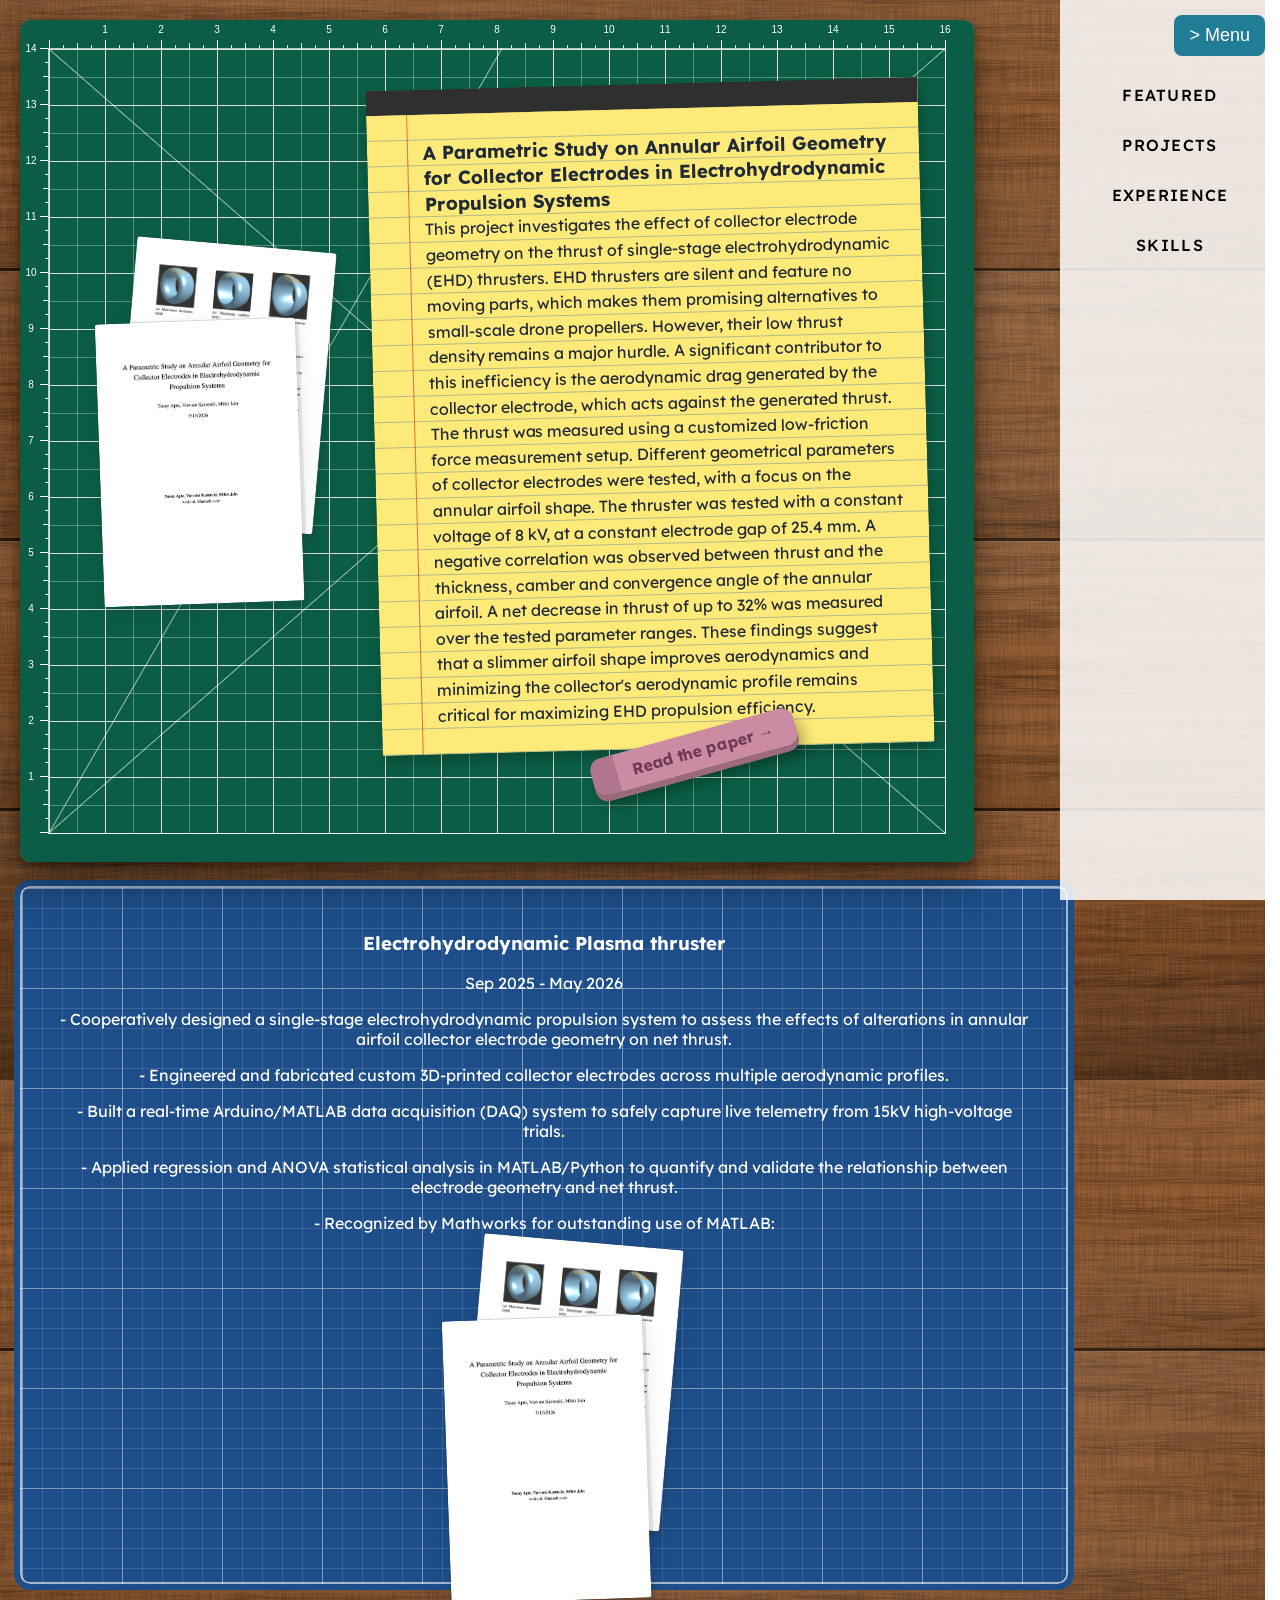
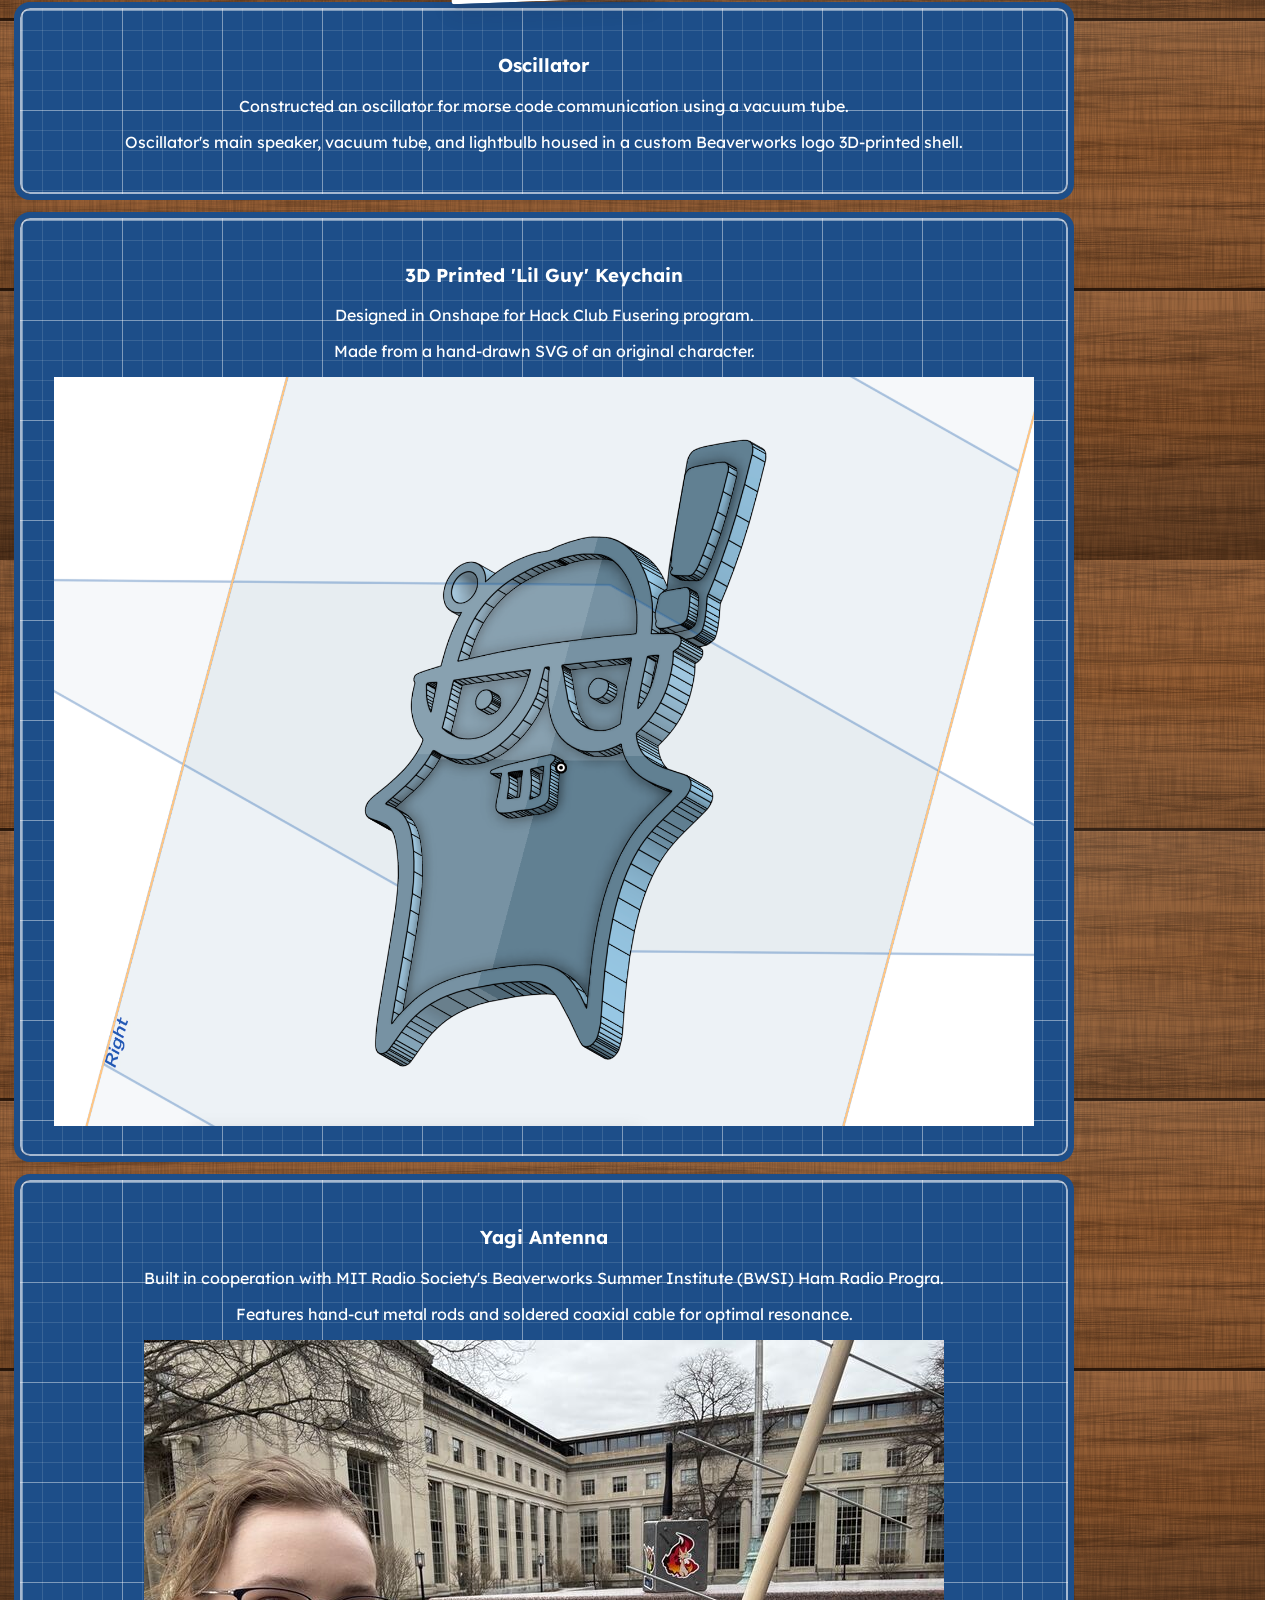
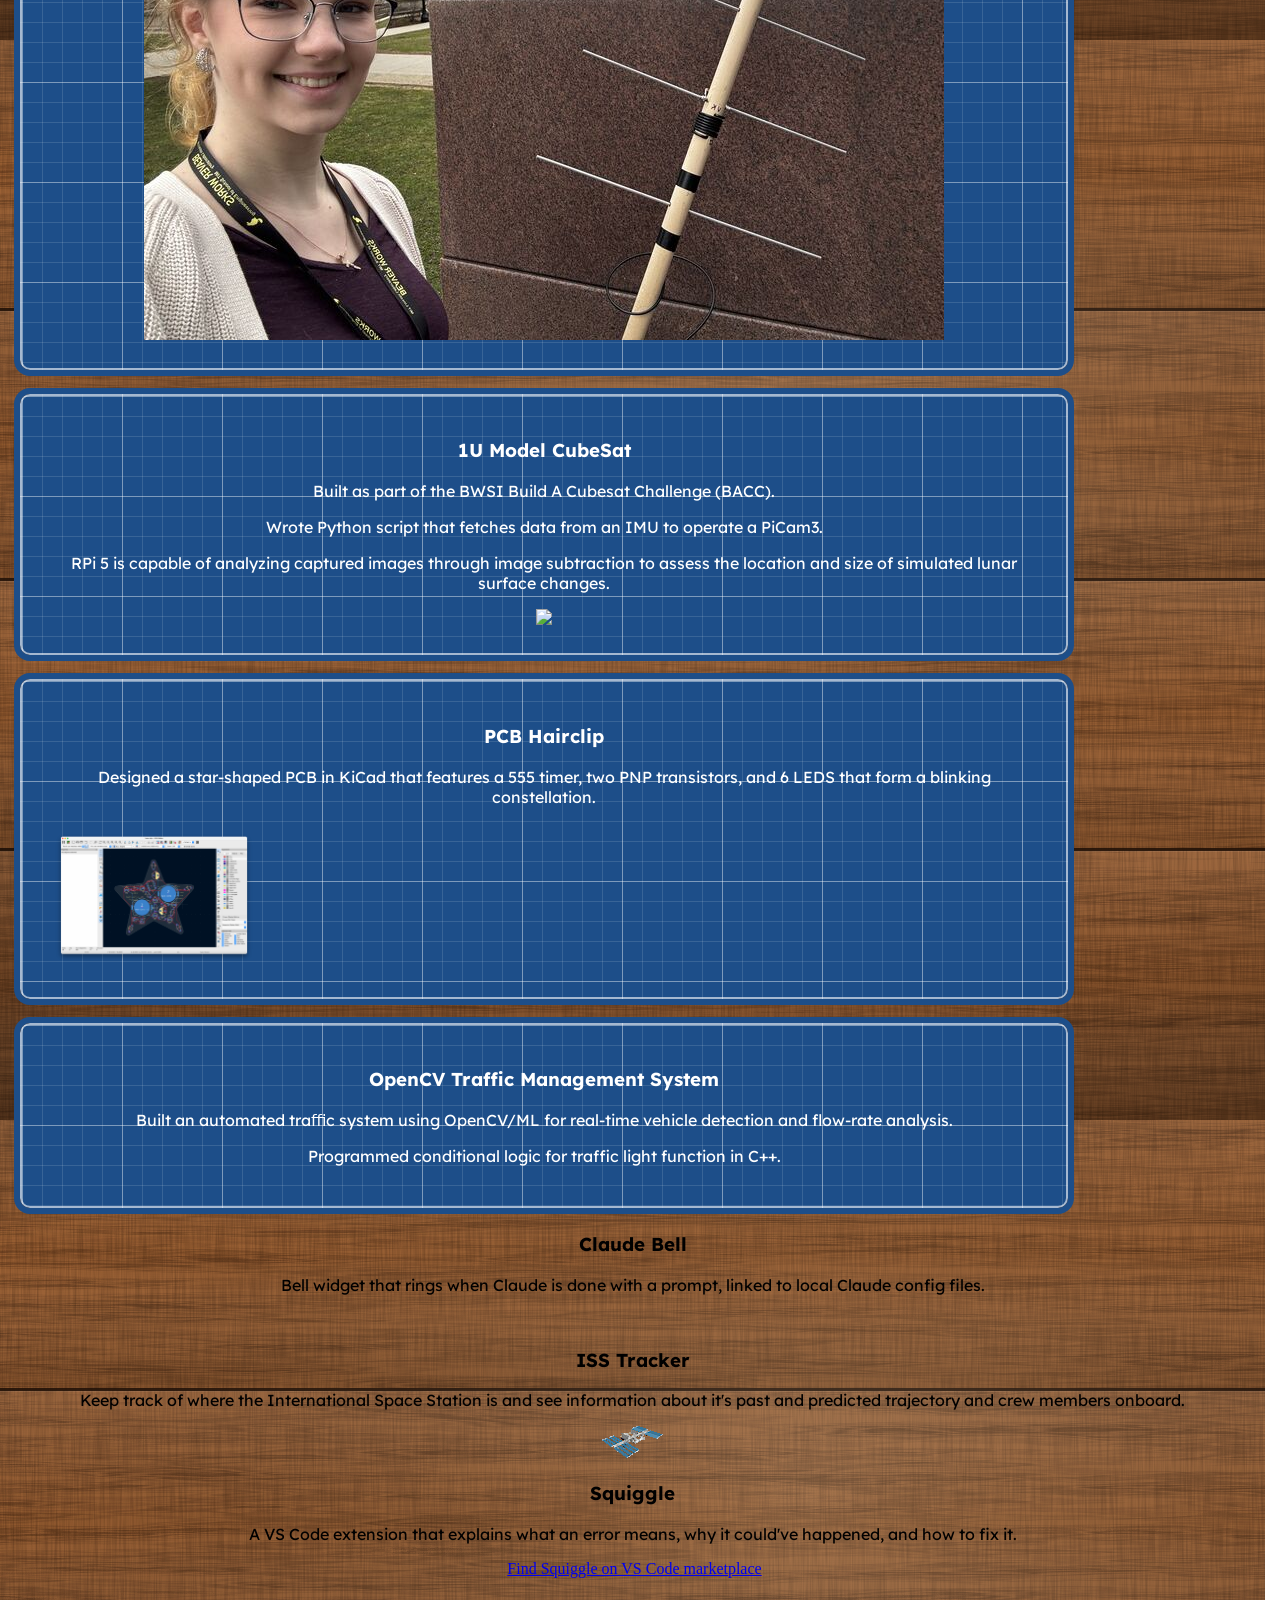
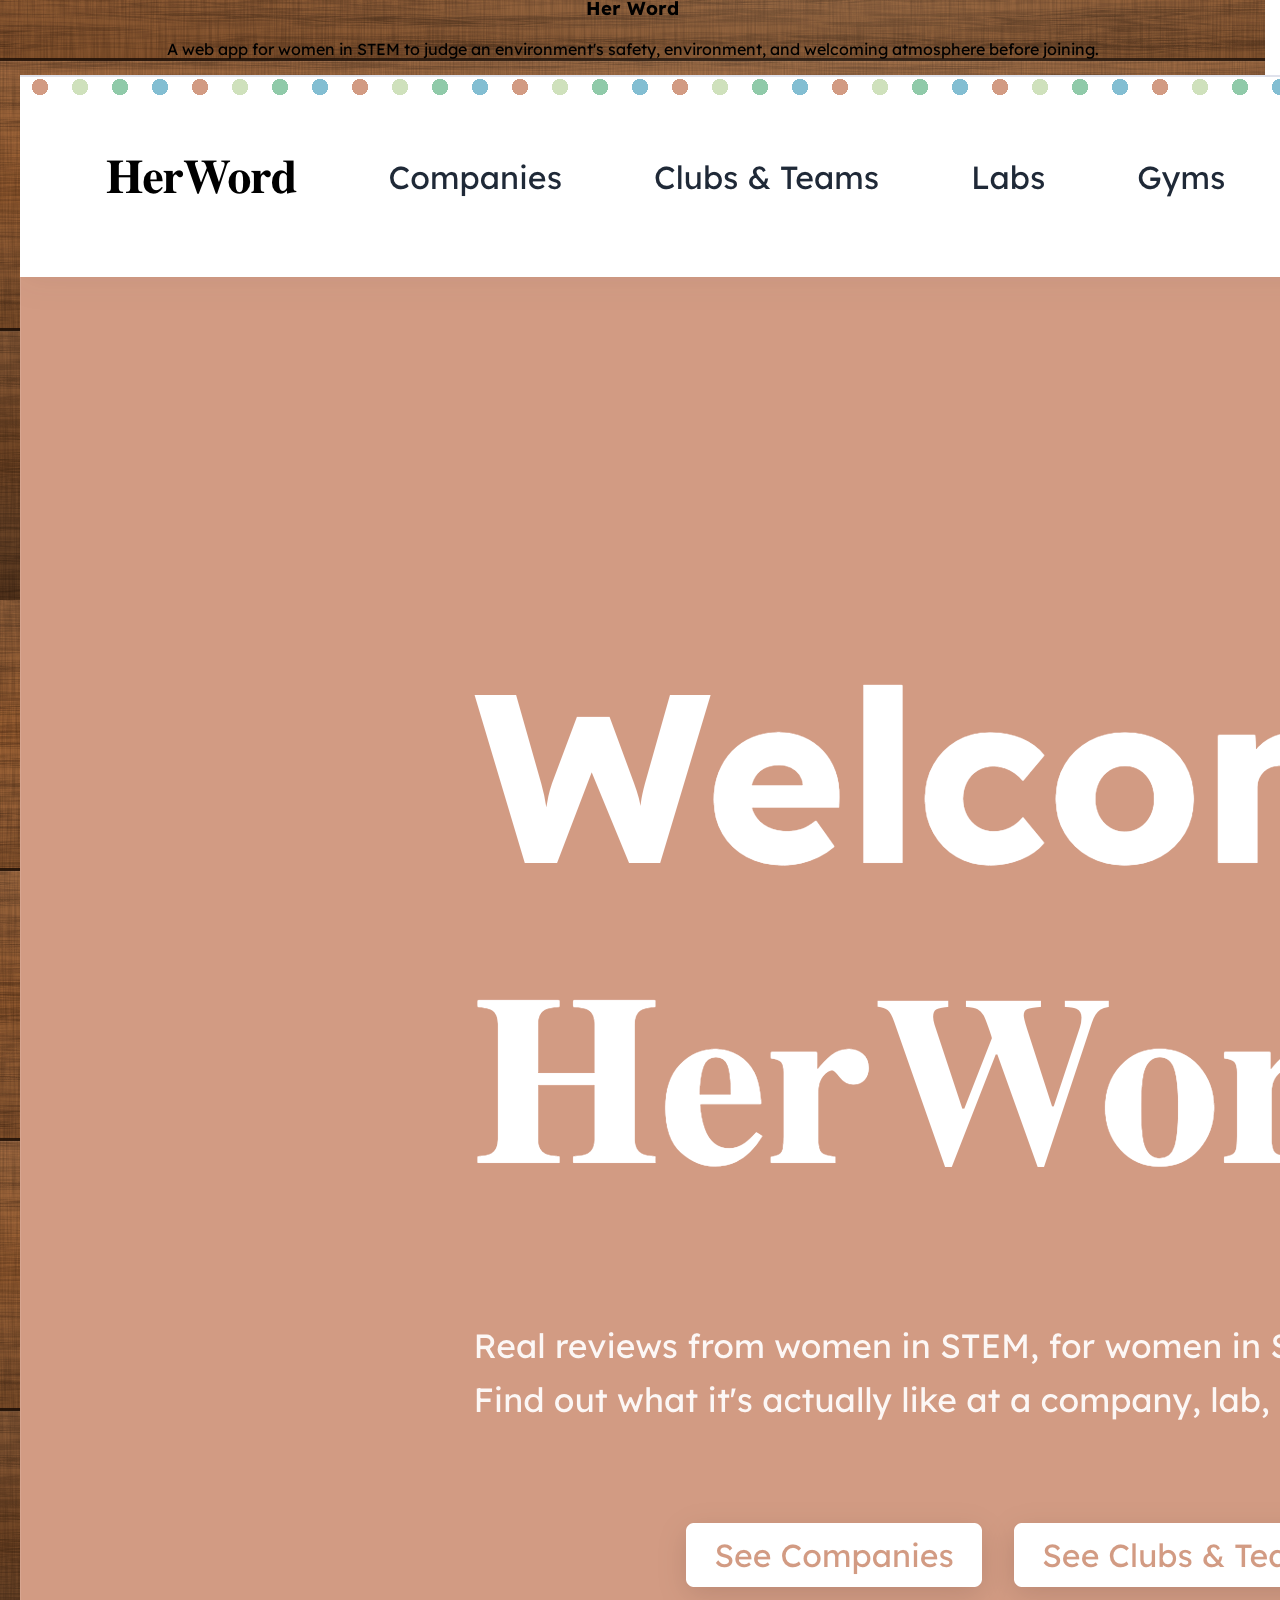
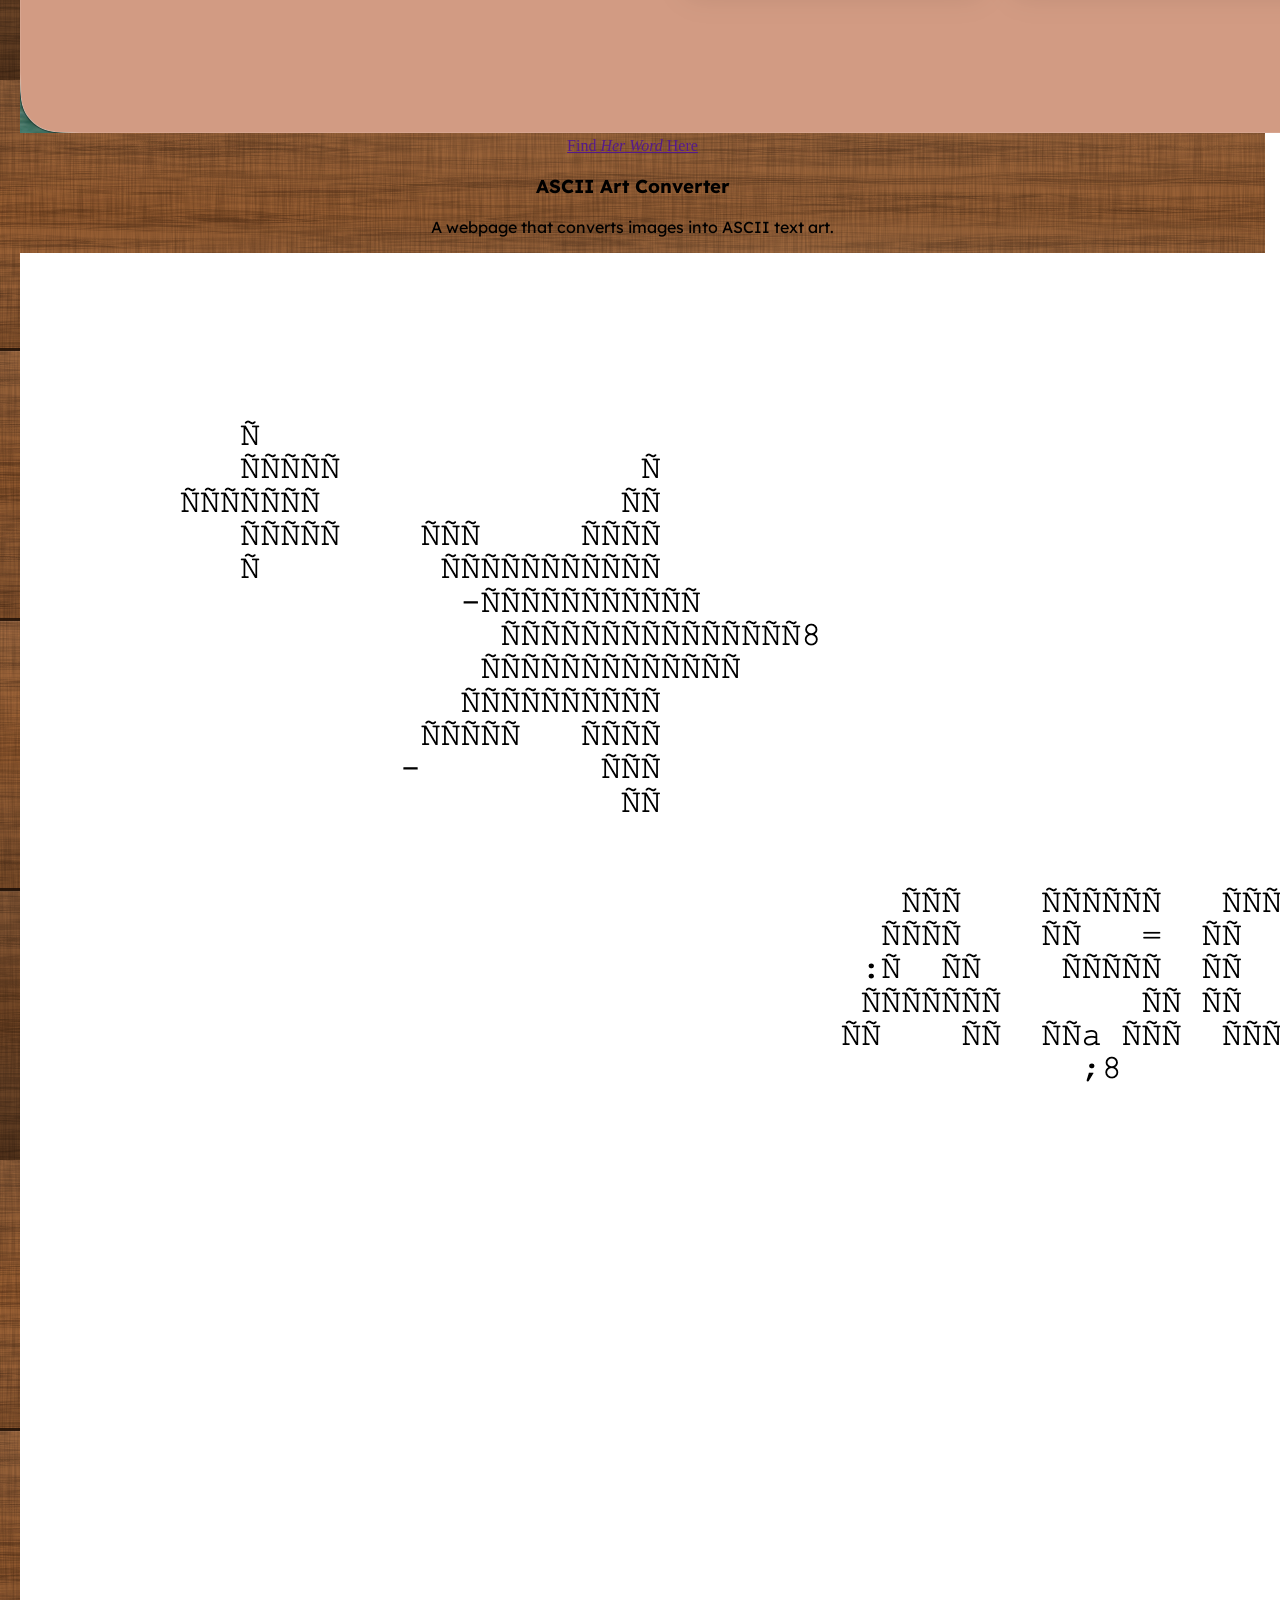
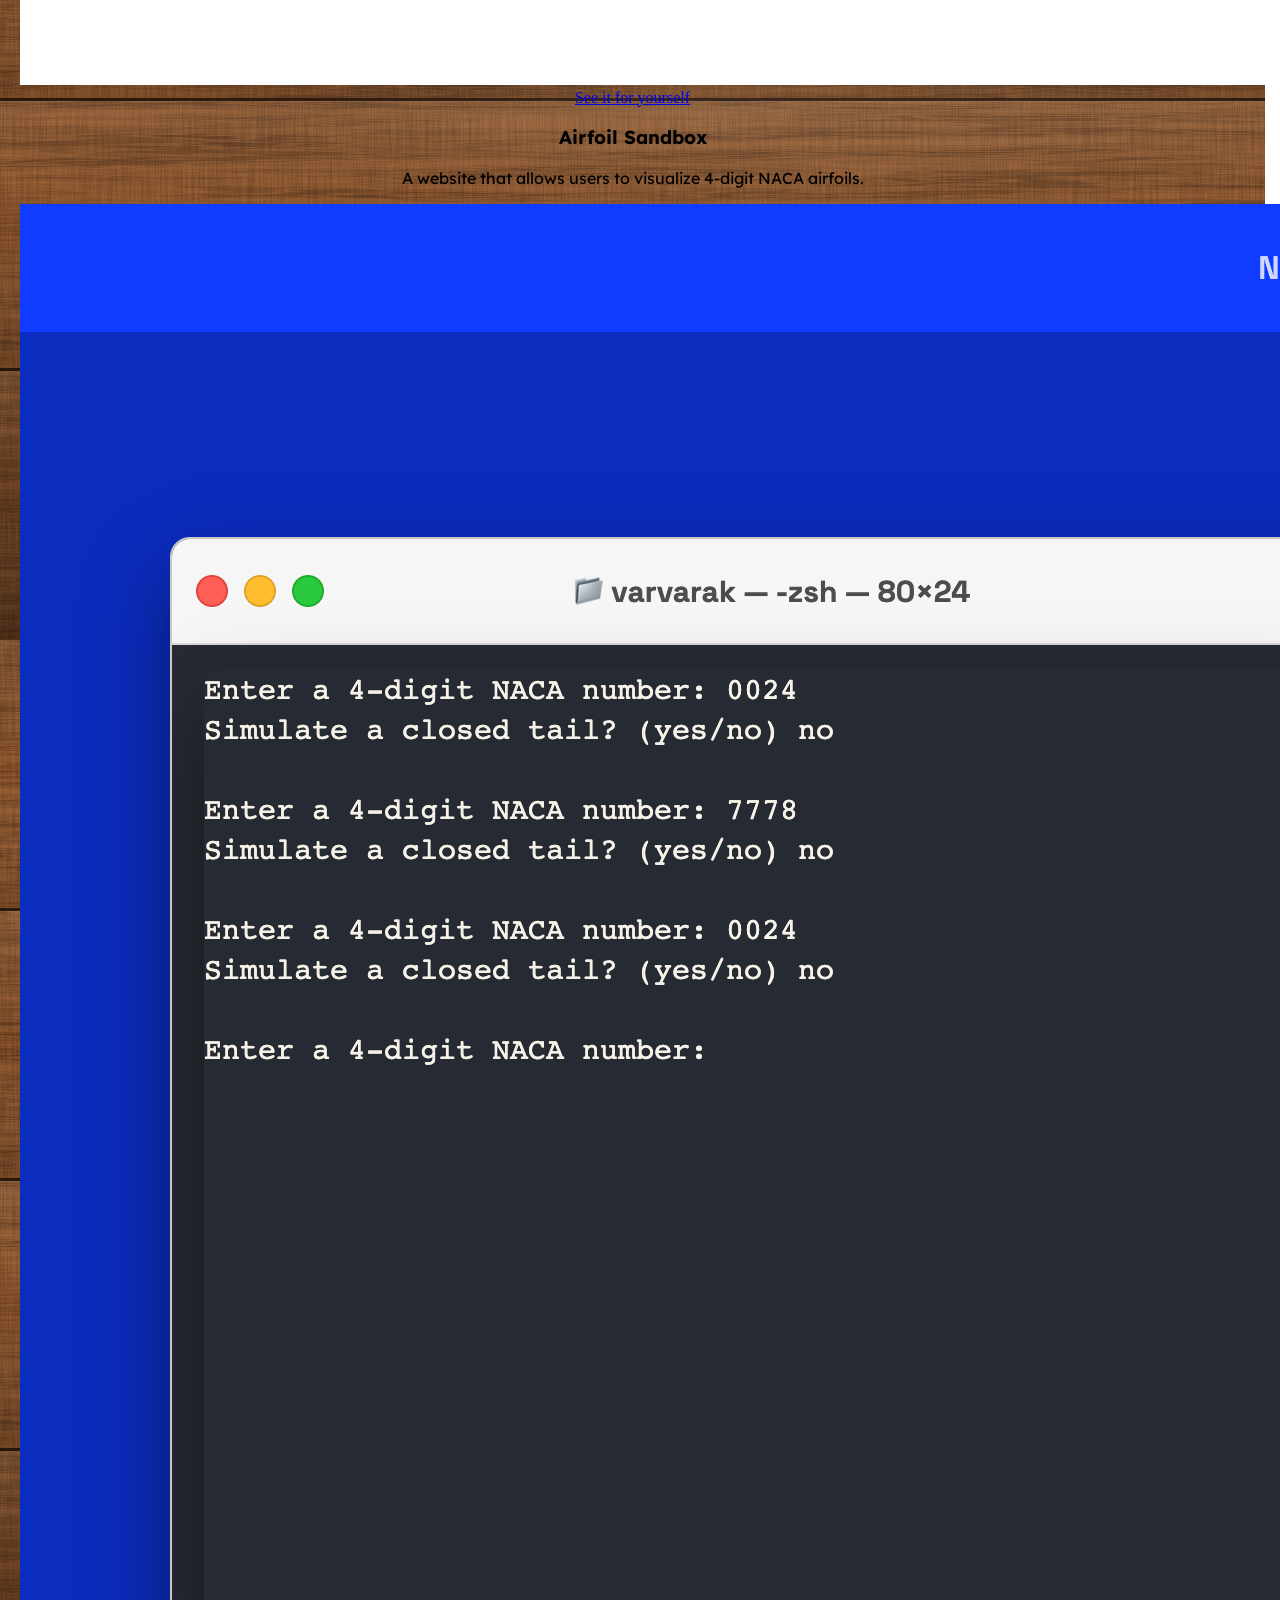
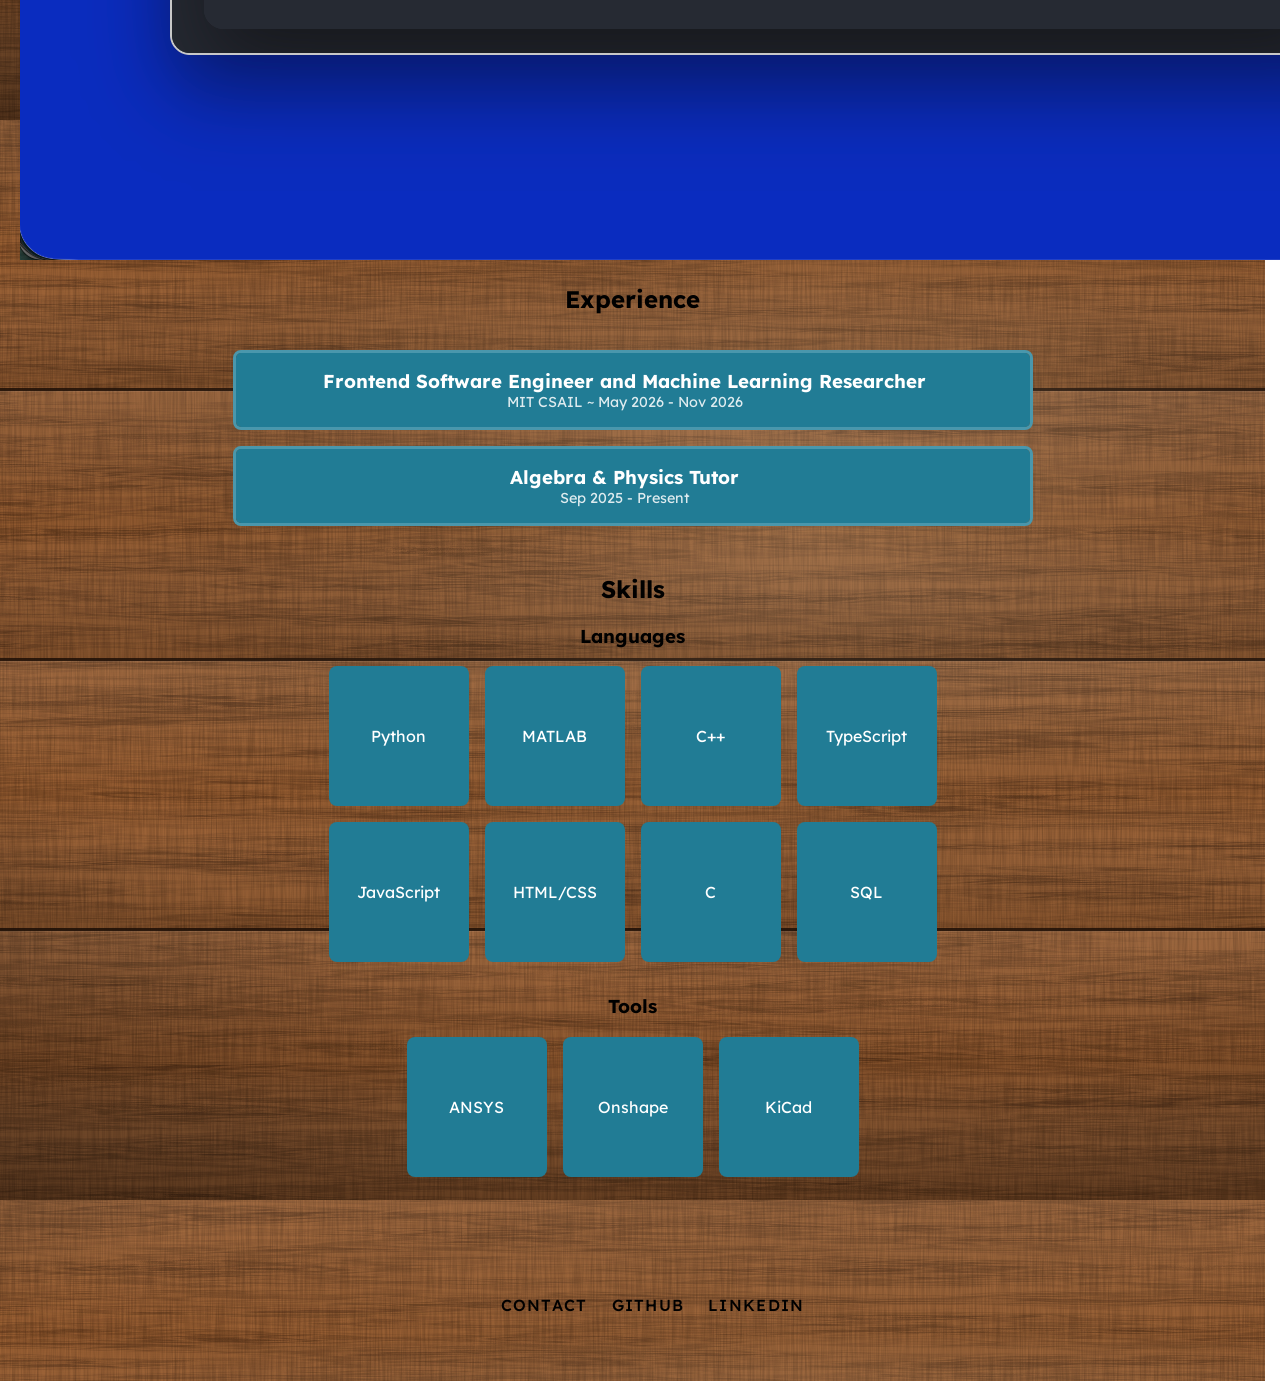
==== commit 0a32b1ad: "auughhh added readme" ====
--- a/index.html
+++ b/index.html
@@ -100,17 +100,16 @@
             <h3>Yagi Antenna</h3>
             <p>Built in cooperation with MIT Radio Society's Beaverworks Summer Institute (BWSI) Ham Radio Progra.</p>
             <p>Features hand-cut metal rods and soldered coaxial cable for optimal resonance.</p>
-        </div>
-
-        <div class="project">
-            <h3>Flight Controller</h3>
-        </div>
+            <img src="./images/yagi.jpeg">
+        </div>
+
 
         <div class="project">
             <h3>1U Model CubeSat</h3>
             <p>Built as part of the BWSI Build A Cubesat Challenge (BACC).</p>
             <p>Wrote Python script that fetches data from an IMU to operate a PiCam3.</p>
             <p>RPi 5 is capable of analyzing captured images through image subtraction to assess the location and size of simulated lunar surface changes. </p>
+            <img src="./images/kaputnik">
         </div>
 
         <div class="project">
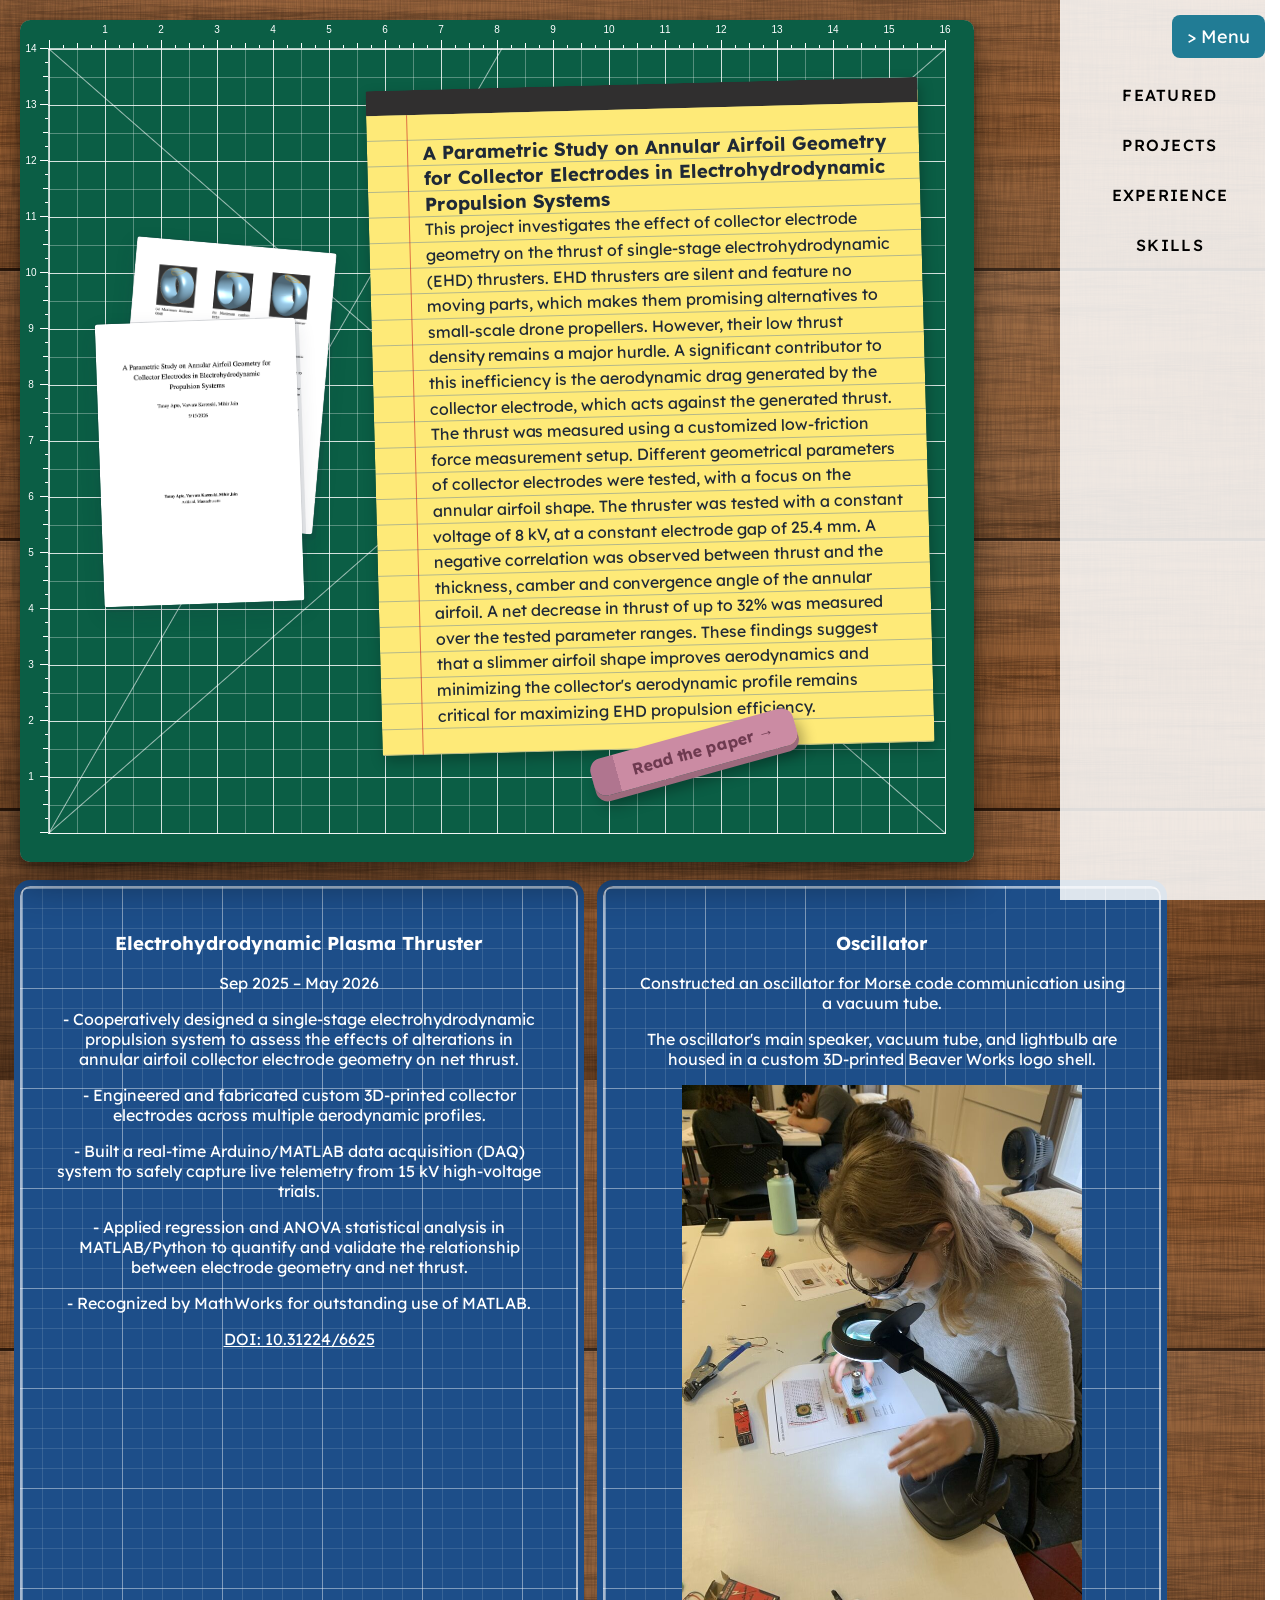
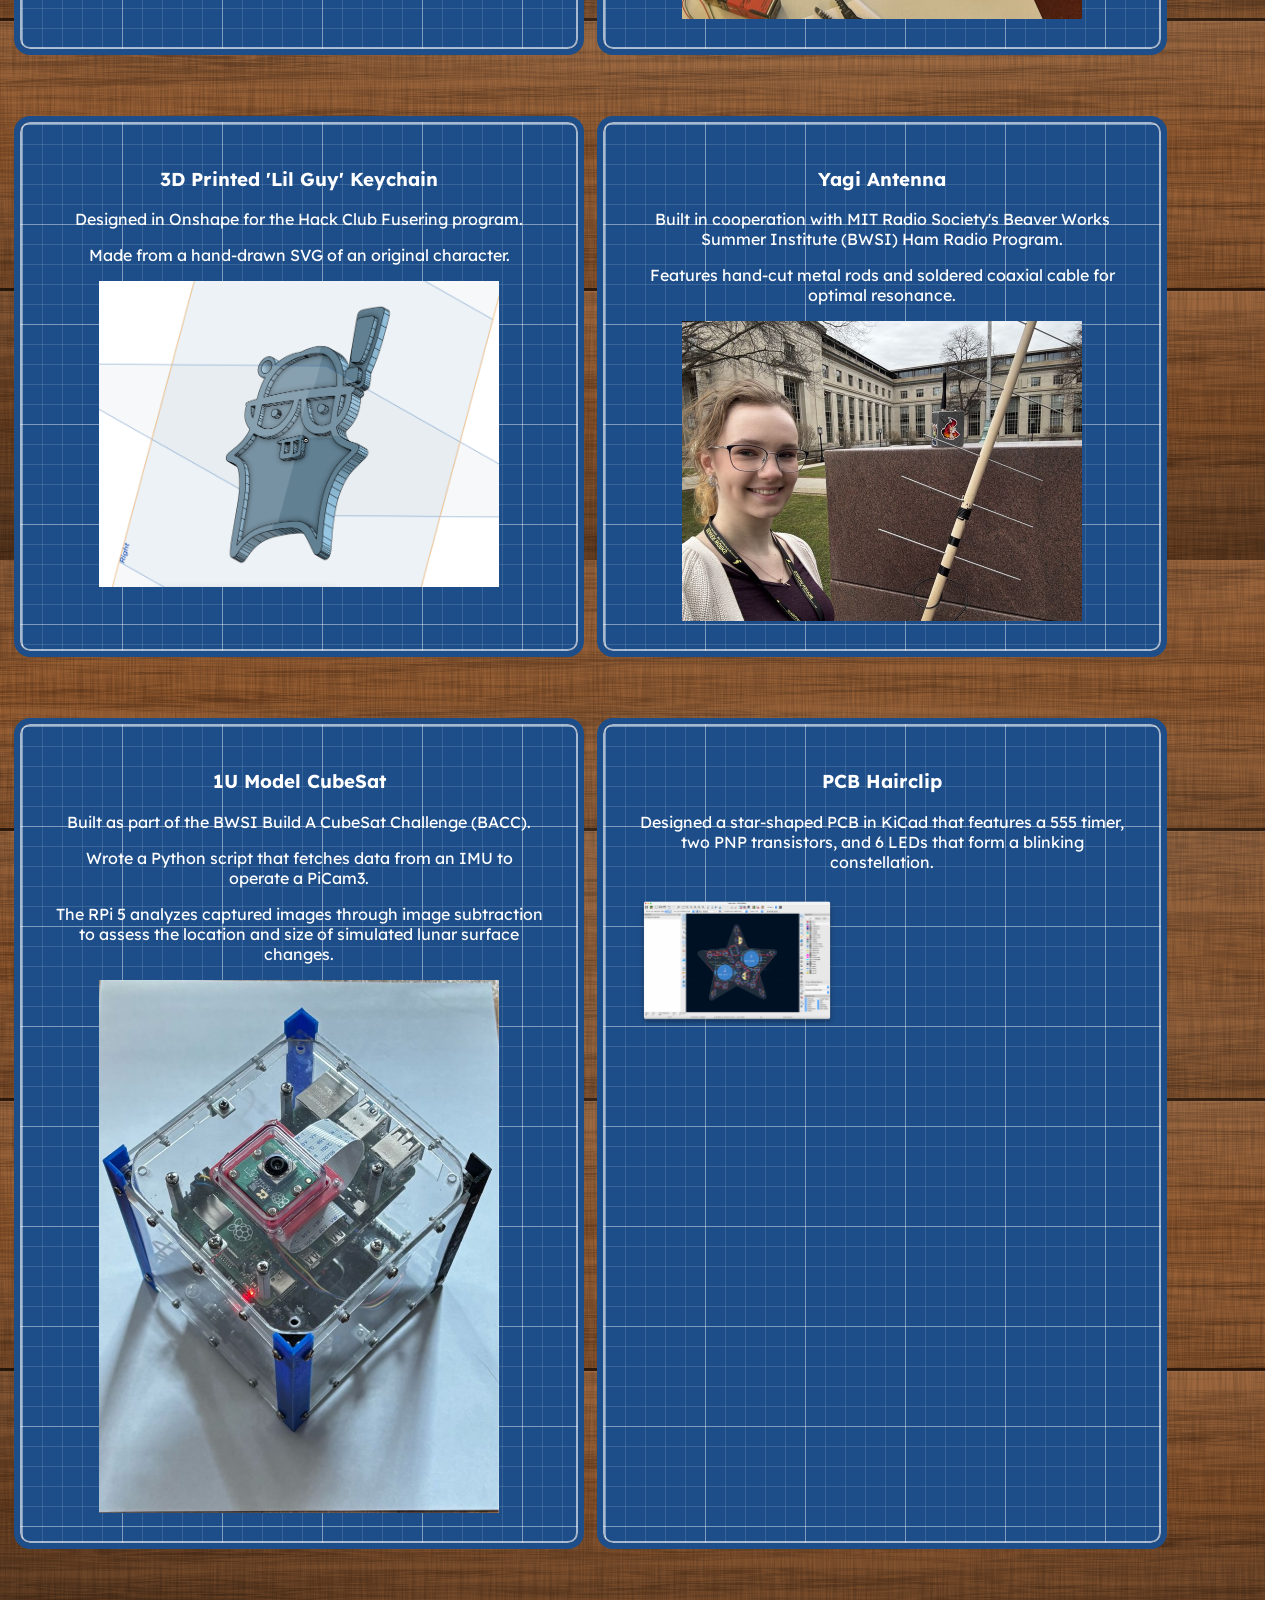
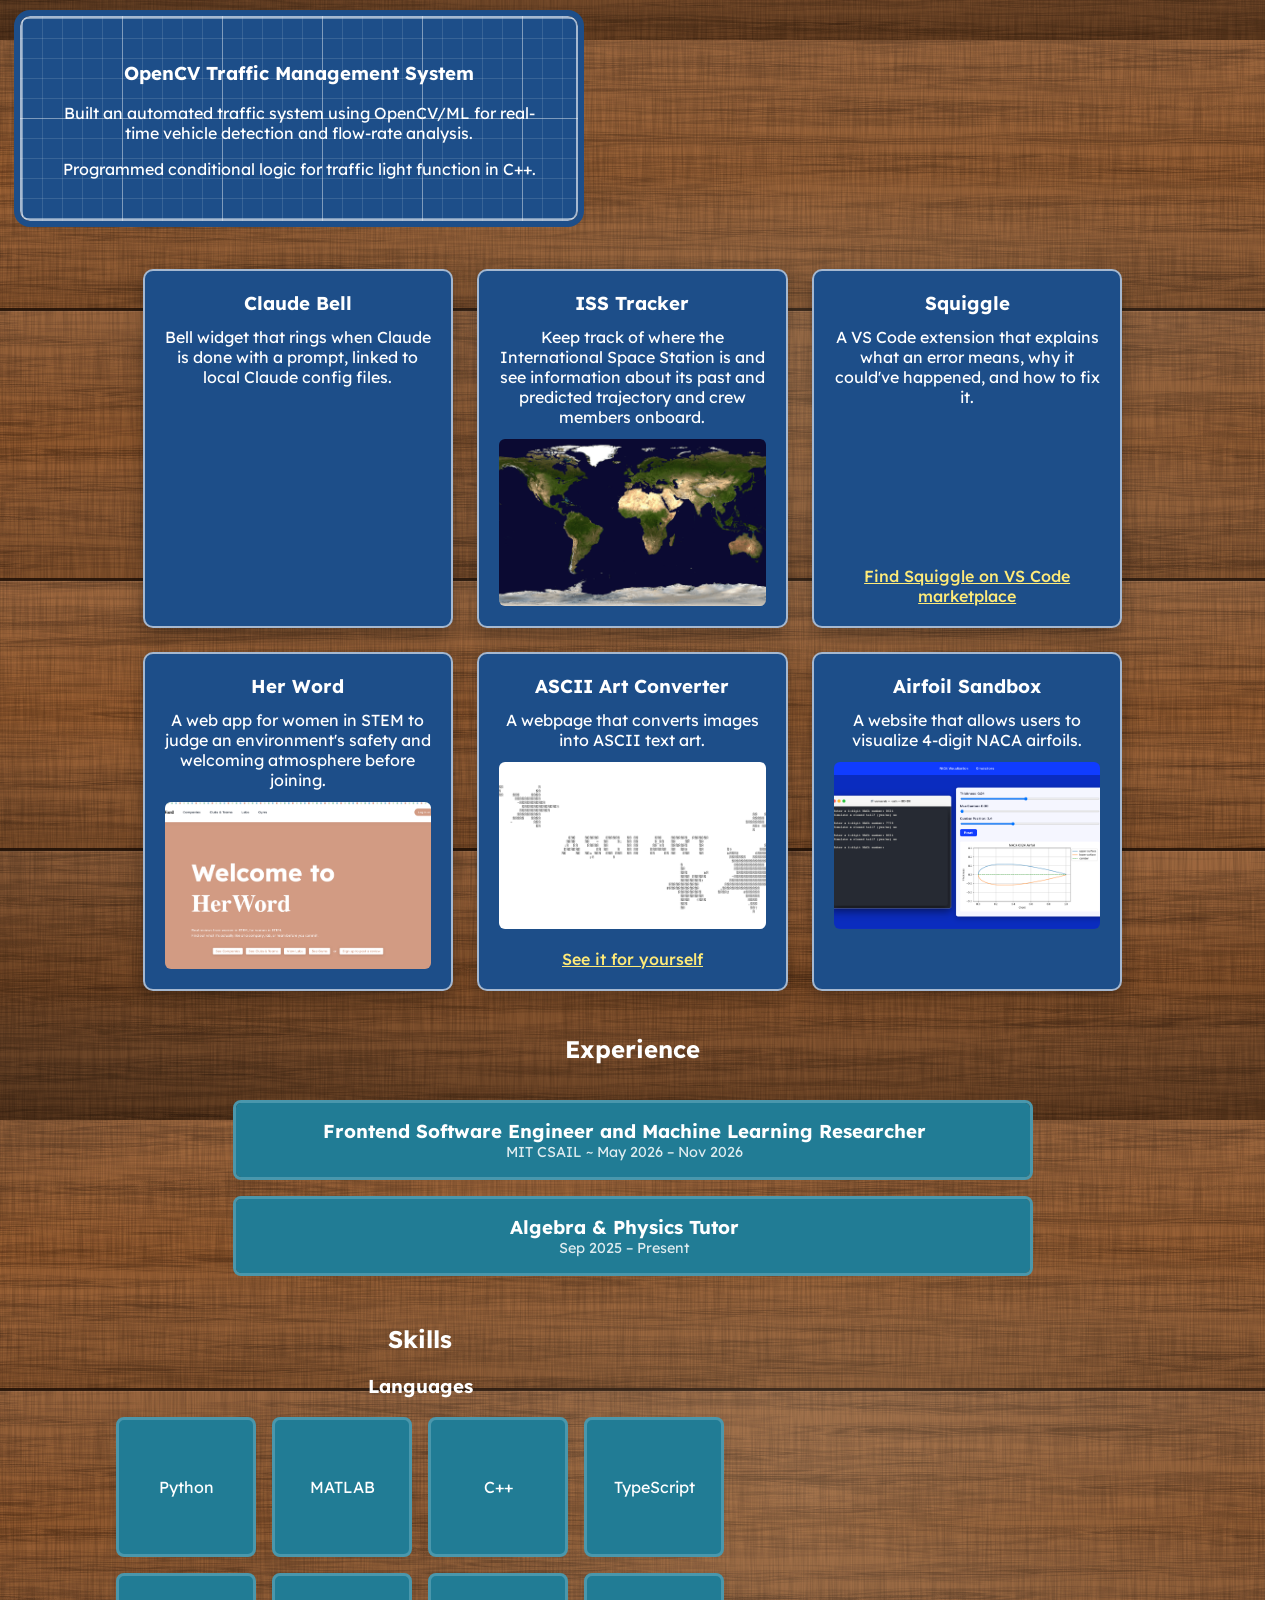
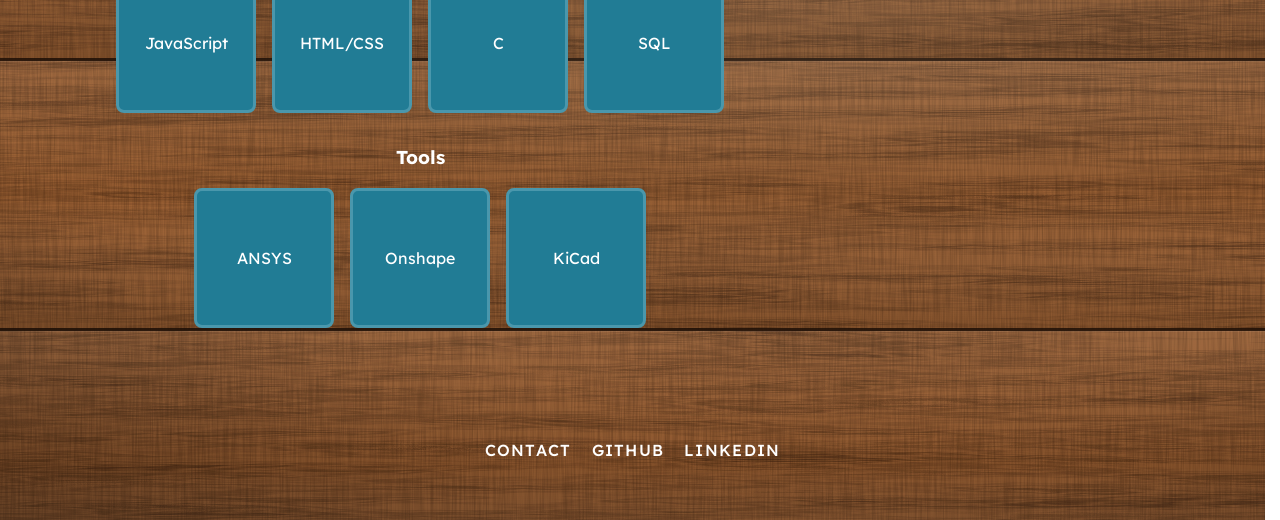
==== commit 9c386c90: "polishes" ====
--- a/index.html
+++ b/index.html
@@ -2,7 +2,8 @@
 <html lang="en">
     <head>
         <meta charset="UTF-8">
-        <title>Home</title>
+        <meta name="viewport" content="width=device-width, initial-scale=1">
+        <title>Varvara Karenski</title>
         <link rel="stylesheet" href="style.css">
         <link rel="stylesheet" href="home.css">
         <link rel="stylesheet" href="projects.css">
@@ -20,225 +21,208 @@
             <a href="#skillssection">SKILLS</a>
         </nav>
 
-        <button id="togglebttn" class="toggle-btn" aria-expanded="true">> Menu</button>
-
-        <div class = "main-content">
-        <div class="featured">
-            <section id="featuredsection" class="featuredcontent">
-                <div class="featuredphoto">
-                    <a href="https://doi.org/10.31224/6625" target="_blank" rel="noopener">
-                        <img src="images/annular-airfoil-preview.png" alt="Preview of the research paper: A Parametric Study on Annular Airfoil Geometry for Collector Electrodes in Electrohydrodynamic Propulsion Systems">
-                    </a>
-                    <a id="2" href="https://doi.org/10.31224/6625" target="_blank" rel="noopener">
-                        <img src="images/featuredpage.png" alt="Page 11">
-                    </a>
-                </div>
-                <div class="featureddescription">
-                    <h3>A Parametric Study on Annular Airfoil Geometry for Collector Electrodes in Electrohydrodynamic Propulsion Systems</h3>
-                    <p>This project investigates the effect of collector electrode geometry
-                        on the thrust of single-stage electrohydrodynamic (EHD) thrusters. 
-                        EHD thrusters are silent and feature no moving parts, which makes 
-                        them promising alternatives to small-scale drone propellers. However, 
-                        their low thrust density remains a major hurdle. A significant contributor 
-                        to this inefficiency is the aerodynamic drag generated by the collector 
-                        electrode, which acts against the generated thrust. The thrust was 
-                        measured using a customized low-friction force measurement setup. 
-                        Different geometrical parameters of collector electrodes were tested, 
-                        with a focus on the annular airfoil shape. The thruster was tested with 
-                        a constant voltage of 8 kV, at a constant electrode gap of 25.4 mm. A 
-                        negative correlation was observed between thrust and the thickness, 
-                        camber and convergence angle of the annular airfoil. A net decrease in 
-                        thrust of up to 32% was measured over the tested parameter ranges. These 
-                        findings suggest that a slimmer airfoil shape improves aerodynamics and 
-                        minimizing the collector's aerodynamic profile remains critical for 
-                        maximizing EHD propulsion efficiency.</p>
-                    <a class="paperlink" href="https://doi.org/10.31224/6625" target="_blank" rel="noopener">Read the paper &rarr;</a>
-                </div>
+        <button id="togglebttn" class="toggle-btn" aria-expanded="true">&gt; Menu</button>
+
+        <main class="main-content">
+            <div class="featured">
+                <section id="featuredsection" class="featuredcontent">
+                    <div class="featuredphoto">
+                        <a href="https://doi.org/10.31224/6625" target="_blank" rel="noopener">
+                            <img src="images/annular-airfoil-preview.png" alt="Preview of the research paper: A Parametric Study on Annular Airfoil Geometry for Collector Electrodes in Electrohydrodynamic Propulsion Systems">
+                        </a>
+                        <a href="https://doi.org/10.31224/6625" target="_blank" rel="noopener">
+                            <img src="images/featuredpage.png" alt="Page 11 of the research paper">
+                        </a>
+                    </div>
+                    <div class="featureddescription">
+                        <h3>A Parametric Study on Annular Airfoil Geometry for Collector Electrodes in Electrohydrodynamic Propulsion Systems</h3>
+                        <p>This project investigates the effect of collector electrode geometry
+                            on the thrust of single-stage electrohydrodynamic (EHD) thrusters.
+                            EHD thrusters are silent and feature no moving parts, which makes
+                            them promising alternatives to small-scale drone propellers. However,
+                            their low thrust density remains a major hurdle. A significant contributor
+                            to this inefficiency is the aerodynamic drag generated by the collector
+                            electrode, which acts against the generated thrust. The thrust was
+                            measured using a customized low-friction force measurement setup.
+                            Different geometrical parameters of collector electrodes were tested,
+                            with a focus on the annular airfoil shape. The thruster was tested with
+                            a constant voltage of 8 kV, at a constant electrode gap of 25.4 mm. A
+                            negative correlation was observed between thrust and the thickness,
+                            camber and convergence angle of the annular airfoil. A net decrease in
+                            thrust of up to 32% was measured over the tested parameter ranges. These
+                            findings suggest that a slimmer airfoil shape improves aerodynamics and
+                            minimizing the collector's aerodynamic profile remains critical for
+                            maximizing EHD propulsion efficiency.</p>
+                        <a class="paperlink" href="https://doi.org/10.31224/6625" target="_blank" rel="noopener">Read the paper &rarr;</a>
+                    </div>
+                </section>
+            </div>
+
+            <section id="projectsection" class="projectsection">
+            <div class="project">
+                <h3>Electrohydrodynamic Plasma Thruster</h3>
+                <p>Sep 2025 – May 2026</p>
+                <p>- Cooperatively designed a single-stage electrohydrodynamic propulsion system to
+                    assess the effects of alterations in annular airfoil collector electrode geometry on net thrust.</p>
+                <p>- Engineered and fabricated custom 3D-printed collector electrodes across multiple aerodynamic profiles.</p>
+                <p>- Built a real-time Arduino/MATLAB data acquisition (DAQ) system to safely capture live telemetry from 15 kV high-voltage trials.</p>
+                <p>- Applied regression and ANOVA statistical analysis in MATLAB/Python to quantify and validate the relationship between electrode
+                    geometry and net thrust.</p>
+                <p>- Recognized by MathWorks for outstanding use of MATLAB.</p>
+                <a href="https://doi.org/10.31224/6625" target="_blank" rel="noopener">DOI: 10.31224/6625</a>
+            </div>
+
+            <div class="project">
+                <h3>Oscillator</h3>
+                <p>Constructed an oscillator for Morse code communication using a vacuum tube.</p>
+                <p>The oscillator's main speaker, vacuum tube, and lightbulb are housed in a custom 3D-printed Beaver Works logo shell.</p>
+                <img src="./images/oscillator.jpeg">
+            </div>
+
+            <div class="project">
+                <h3>3D Printed 'Lil Guy' Keychain</h3>
+                <p>Designed in Onshape for the Hack Club Fusering program.</p>
+                <p>Made from a hand-drawn SVG of an original character.</p>
+                <img src="./images/lilguy.png" alt="3D-printed Lil Guy keychain">
+            </div>
+
+            <div class="project">
+                <h3>Yagi Antenna</h3>
+                <p>Built in cooperation with MIT Radio Society's Beaver Works Summer Institute (BWSI) Ham Radio Program.</p>
+                <p>Features hand-cut metal rods and soldered coaxial cable for optimal resonance.</p>
+                <img src="./images/yagi.jpeg" alt="Handmade Yagi antenna">
+            </div>
+
+            <div class="project">
+                <h3>1U Model CubeSat</h3>
+                <p>Built as part of the BWSI Build A CubeSat Challenge (BACC).</p>
+                <p>Wrote a Python script that fetches data from an IMU to operate a PiCam3.</p>
+                <p>The RPi 5 analyzes captured images through image subtraction to assess the location and size of simulated lunar surface changes.</p>
+                <img src="./images/kaputnik.jpeg" alt="1U model CubeSat">
+            </div>
+
+            <div class="project">
+                <h3>PCB Hairclip</h3>
+                <p>Designed a star-shaped PCB in KiCad that features a 555 timer, two PNP transistors, and 6 LEDs that form a blinking constellation.</p>
+                <div class="flip-clip">
+                    <div class="flip-clip-inner">
+                        <div class="flip-clip-front">
+                            <img src="./images/PCB.png" alt="PCB hairclip layout">
+                        </div>
+                        <div class="flip-clip-back">
+                            <img src="./images/3D_View.png" alt="PCB hairclip 3D view">
+                        </div>
+                    </div>
+                </div>
+            </div>
+
+            <div class="project">
+                <h3>OpenCV Traffic Management System</h3>
+                <p>Built an automated traffic system using OpenCV/ML for real-time vehicle detection and flow-rate analysis.</p>
+                <p>Programmed conditional logic for traffic light function in C++.</p>
+            </div>
             </section>
-        </div>
-
-        <section id = "projectsection" class="project">
-            <h3>Electrohydrodynamic Plasma thruster</h3>
-            <p>Sep 2025 - May 2026</p>
-            <p>- Cooperatively designed a single-stage electrohydrodynamic propulsion system to 
-                assess the effects of alterations in annular airfoil collector electrode geometry on net thrust.
-            </p>
-            <p>- Engineered and fabricated custom 3D-printed collector electrodes across multiple aerodynamic profiles.</p>
-            <p>- Built a real-time Arduino/MATLAB data acquisition (DAQ) system to safely capture live telemetry from 15kV high-voltage trials. </p>
-            <p>- Applied regression and ANOVA statistical analysis in MATLAB/Python to quantify and validate the relationship between electrode
-                geometry and net thrust.</p>
-            <p>- Recognized by Mathworks for outstanding use of MATLAB:</p>
-            <img src="">
-            <img src="">
-            <a href="">DOI</a>
-                <div class = "featuredcontent">
-                    <div class="featuredphoto">
-                    <a href="https://doi.org/10.31224/6625" target="_blank" rel="noopener">
-                        <img src="images/annular-airfoil-preview.png" alt="Preview of the research paper: A Parametric Study on Annular Airfoil Geometry for Collector Electrodes in Electrohydrodynamic Propulsion Systems">
-                    </a>
-                    <a id="2" href="https://doi.org/10.31224/6625" target="_blank" rel="noopener">
-                        <img src="images/featuredpage.png" alt="Page 11">
-                    </a>
-            </div>
-                </div>
+
+            <div class="github-gallery">
+                <div class="card">
+                    <h3>Claude Bell</h3>
+                    <p>Bell widget that rings when Claude is done with a prompt, linked to local Claude config files.</p>
+                </div>
+                <div class="card">
+                    <h3>ISS Tracker</h3>
+                    <p>Keep track of where the International Space Station is and see information about its past and predicted trajectory and crew members onboard.</p>
+                    <img src="./images/iss.gif" alt="ISS Tracker demo">
+                </div>
+                <div class="card">
+                    <h3>Squiggle</h3>
+                    <p>A VS Code extension that explains what an error means, why it could've happened, and how to fix it.</p>
+                    <a href="https://marketplace.visualstudio.com/items?itemName=varvarakarenski.squiggle-vscode" target="_blank" rel="noopener">Find Squiggle on VS Code marketplace</a>
+                </div>
+                <div class="card">
+                    <h3>Her Word</h3>
+                    <p>A web app for women in STEM to judge an environment's safety and welcoming atmosphere before joining.</p>
+                    <img src="./images/her-word.png" alt="Her Word app screenshot">
+                </div>
+                <div class="card">
+                    <h3>ASCII Art Converter</h3>
+                    <p>A webpage that converts images into ASCII text art.</p>
+                    <img src="./images/ascii-art.png" alt="ASCII Art Converter screenshot">
+                    <a href="https://varvarakarenski.github.io/ascii-art/" target="_blank" rel="noopener">See it for yourself</a>
+                </div>
+                <div class="card">
+                    <h3>Airfoil Sandbox</h3>
+                    <p>A website that allows users to visualize 4-digit NACA airfoils.</p>
+                    <img src="./images/airfoil.png" alt="Airfoil Sandbox screenshot">
+                </div>
+            </div>
+
+            <section id="experiencesection" class="experience">
+                <h2>Experience</h2>
+
+                <details class="job">
+                    <summary>
+                        <h3>Frontend Software Engineer and Machine Learning Researcher</h3>
+                        <span class="meta">MIT CSAIL ~ May 2026 – Nov 2026</span>
+                    </summary>
+                    <div class="job-details">
+                        <div class="frontend-work">
+                            <h3>Frontend Software Engineering</h3>
+                            <p>Developed interactive tutorials that guided the user through a visually captivating introduction to the Mantis platform.</p>
+                        </div>
+                        <div class="ml-work">
+                            <h3>Machine Learning &amp; Astronomy</h3>
+                            <p>Led and organized a team of engineers to analyze semantic representations of astronomical databases made with AI-assisted cognitive cartography.</p>
+                            <p>Constructed data ingestion pipelines from astronomical databases to map continually updating semantic graphs of astronomical objects.</p>
+                        </div>
+                    </div>
+                </details>
+
+                <details class="job">
+                    <summary>
+                        <h3>Algebra &amp; Physics Tutor</h3>
+                        <span class="meta">Sep 2025 – Present</span>
+                    </summary>
+                    <div class="job-details">
+                        <div class="algebra">
+                            <h3>Algebra Tutoring</h3>
+                            <p>Tutored 8th and 9th grade students in Algebra I and II curricula.</p>
+                        </div>
+                        <div class="physics">
+                            <h3>AP Physics 1 Tutoring</h3>
+                            <p>Tutored peers on AP Physics 1 curricula.</p>
+                        </div>
+                    </div>
+                </details>
             </section>
 
-        <div class="project">
-            <h3>Oscillator</h3>
-            <p>Constructed an oscillator for morse code communication using a vacuum tube.</p>
-            <p>Oscillator's main speaker, vacuum tube, and lightbulb housed in a custom Beaverworks logo 3D-printed shell.</p>
-        </div>
-
-        <div class="project">
-            <h3>3D Printed 'Lil Guy' Keychain</h3>
-            <p>Designed in Onshape for Hack Club Fusering program.</p>
-            <p>Made from a hand-drawn SVG of an original character.</p>
-            <img src="./images/lilguy.png">
-        </div>
-
-        <div class="project">
-            <h3>Yagi Antenna</h3>
-            <p>Built in cooperation with MIT Radio Society's Beaverworks Summer Institute (BWSI) Ham Radio Progra.</p>
-            <p>Features hand-cut metal rods and soldered coaxial cable for optimal resonance.</p>
-            <img src="./images/yagi.jpeg">
-        </div>
-
-
-        <div class="project">
-            <h3>1U Model CubeSat</h3>
-            <p>Built as part of the BWSI Build A Cubesat Challenge (BACC).</p>
-            <p>Wrote Python script that fetches data from an IMU to operate a PiCam3.</p>
-            <p>RPi 5 is capable of analyzing captured images through image subtraction to assess the location and size of simulated lunar surface changes. </p>
-            <img src="./images/kaputnik">
-        </div>
-
-        <div class="project">
-            <h3>PCB Hairclip</h3>
-            <p>Designed a star-shaped PCB in KiCad that features a 555 timer, two PNP transistors, and 6 LEDS that form a blinking constellation. </p>
-            <div class="flip-clip">
-                <div class="flip-clip-inner">
-                    <div class="flip-clip-front">
-                        <img src="./images/PCB.png">
-                    </div>
-                    <div class="flip-clip-back">
-                        <img src="./images/3D_View.png">
-                    </div>
-                </div>
-            </div>
-        </div>
-
-        <div class="project">
-            <h3>OpenCV Traffic Management System</h3>
-            <p>Built an automated traﬃc system using OpenCV/ML for real-time vehicle detection and flow-rate analysis.</p>
-            <p>Programmed conditional logic for traffic light function in C++.</p>
-        </div>
-
-        <div class="github-gallery">
-            <div class="card">
-                <h3>Claude Bell</h3>
-                <p>Bell widget that rings when Claude is done with a prompt, linked to local Claude config files.</p>
-                <img src="">
-            </div>
-            <div class="card">
-                <h3>ISS Tracker</h3>
-                <p>Keep track of where the International Space Station is and see information about it's past and predicted trajectory and crew members onboard.</p>
-                <img src="./images/iss.gif">
-            </div>
-            <div class="card">
-                <h3>Squiggle</h3>
-                <p>A VS Code extension that explains what an error means, why it could've happened, and how to fix it.</p>
-                <img src="">
-                <a href="https://marketplace.visualstudio.com/items?itemName=varvarakarenski.squiggle-vscode">Find Squiggle on VS Code marketplace</a>
-            </div>
-            <div class="card">
-                <h3>Her Word</h3>
-                <p>A web app for women in STEM to judge an environment's safety, environment, and welcoming atmosphere before joining.</p>
-                <img src="./images/her-word.png">
-                <a href="">Find <i>Her Word</i> Here</a>
-            </div>
-            <div class="card">
-                <h3>ASCII Art Converter</h3>
-                <p>A webpage that converts images into ASCII text art.</p>
-                <img src="./images/ascii-art.png">
-                <a href="https://varvarakarenski.github.io/ascii-art/">See it for yourself</a>
-            </div>
-            <div class="card">
-                <h3>Airfoil Sandbox</h3>
-                <p>A website that allows users to visualize 4-digit NACA airfoils.</p>
-                <img src="./images/airfoil.png">
-            </div>
-        </div>
-
-        <section id="experiencesection" class="experience">
-            <h2>Experience</h2>
-
-            <details class="job">
-                <summary>
-                    <h3>Frontend Software Engineer and Machine Learning Researcher</h3>
-                    <span class="meta">MIT CSAIL ~ May 2026 - Nov 2026</span>
-                </summary>
-
-                <div class="job-details">
-                    <div class="frontend-work">
-                        <h3>Frontend Software Engineering</h3>
-                        <p>Developed interactive tutorials that guided the the user through a visually captivating introduction to the Mantis platform.</p>
-                    </div>
-                    <div class="ml-work">
-                        <h3>Machine Learning & Astronomy</h3>
-                        <p>Led and organized a team of engineers to analyze semantic representations of astronomical databases made with AI-assisted cognitive cartography.</p>
-                        <p>Constructed data ingestion pipelines from astronomical databases to map continually updating semantic graphs of astronomical objects.</p>
-                    </div>
-                </div>
-            </details>
-
-            <details class="job">
-                <summary>
-                    <h3>Algebra & Physics Tutor</h3>
-                    <span class="meta">Sep 2025 - Present</span>
-                </summary>
-                <div class="job-details">
-                    <div class="algebra">
-                        <h3>Algebra Tutoring</h3>
-                        <p>Tutored 8th and 9th grade students in Algebra I and II curricula.</p>
-                    </div>
-                    <div class="physics">
-                        <h3>AP Physics I Tutoring</h3>
-                        <p>Tutored peers on AP Physics I curricula.</p>
-                    </div>
-                </div>
-            </details>
-        </section>
-
-        <h2>Skills</h2>
-        <section id="skillssection" class="skills">
-            <h3>Languages</h3>
-            <div class="languages">
-                <p class="item">Python</p>
-                <p class="item">MATLAB</p>
-                <p>C++</p>
-                <p>TypeScript</p>
-                <p>JavaScript</p>
-                <p>HTML/CSS</p>
-                <p>C</p>
-                <p>SQL</p>
-            </div>
-
-            <h3>Tools</h3>
-            <div class="tools">
-                <p>ANSYS</p>
-                <p>Onshape</p>
-                <p>KiCad</p>
-            </div>
-        </section>
-        </div>
-
-        <nav class="footer">
-            <ul>
-                <a href="mailto:varvarakarenski@gmail.com">CONTACT</a>
-                <a href="https://github.com/varvarakarenski" target="_blank" rel="noopener">GITHUB</a>
-                <a href="https://linkedin.com/in/varvara-karenski-8309a5322">LINKEDIN</a>
-            </ul>
-        </nav>
+            <section id="skillssection" class="skills">
+                <h2>Skills</h2>
+                <h3>Languages</h3>
+                <div class="languages">
+                    <p>Python</p>
+                    <p>MATLAB</p>
+                    <p>C++</p>
+                    <p>TypeScript</p>
+                    <p>JavaScript</p>
+                    <p>HTML/CSS</p>
+                    <p>C</p>
+                    <p>SQL</p>
+                </div>
+
+                <h3>Tools</h3>
+                <div class="tools">
+                    <p>ANSYS</p>
+                    <p>Onshape</p>
+                    <p>KiCad</p>
+                </div>
+            </section>
+        </main>
+
+        <footer class="footer">
+            <a href="mailto:varvarakarenski@gmail.com">CONTACT</a>
+            <a href="https://github.com/varvarakarenski" target="_blank" rel="noopener">GITHUB</a>
+            <a href="https://linkedin.com/in/varvara-karenski-8309a5322" target="_blank" rel="noopener">LINKEDIN</a>
+        </footer>
         <script>
             const mat = document.querySelector('.featured');
             new ResizeObserver(() => {
@@ -257,4 +241,4 @@
             });
         </script>
     </body>
-</html>+</html>
--- a/style.css
+++ b/style.css
@@ -95,6 +95,7 @@
     flex-direction: row;
     justify-content: center;
     align-items: center;
+    color: white;
 }
 
 .footer a::after{
@@ -111,7 +112,7 @@
     letter-spacing: 0.08em;
     padding: 10px;
     transition: color 0.25s ease;
-    color: black;
+    color: white;
 }
 
 .featuredphoto{
@@ -162,6 +163,7 @@
     color: white;
     border: none;
     padding: 10px 15px;
+    font-family: 'Lexend';
 }
 
 .toggle-btn:hover {
--- a/projects.css
+++ b/projects.css
@@ -14,11 +14,15 @@
     outline: 6px solid #1D4E89;
 
     font-family: 'Lexend';
-    width: 80%;
+    width: 40%;
 }
 
 .featuredphoto a{
     max-width: 200px;
+}
+
+.project a {
+    color: white;
 }
 
 .flip-clip {
@@ -57,4 +61,59 @@
 .project img {
     max-width: 100%;
     max-height: 100%;
+}
+
+.project img {
+    max-width: min(100%, 400px);
+}
+
+.github-gallery {
+    display: grid;
+    grid-template-columns: repeat(auto-fill, minmax(240px, 1fr));
+    gap: 1.5rem;
+    width: 80%;
+    margin: 1.5rem auto;
+}
+
+.card {
+    display: flex;
+    flex-direction: column;
+    gap: .75rem;
+    padding: 1.25rem;
+    color: white;
+    font-family: 'Lexend';
+    border-radius: 10px;
+    background-color: #1D4E89;
+    border: 2px solid rgba(255,255,255,.6);
+    box-shadow: 0 8px 20px rgba(0,0,0,.3);
+    transition: transform .2s ease;
+}
+
+.card:hover {
+    transform: translateY(-4px);
+}
+
+.card h3,
+.card p {
+    margin: 0;
+}
+
+.card img {
+    width: 100%;
+    aspect-ratio: 16 / 10;
+    object-fit: cover;
+    border-radius: 6px;
+}
+
+.card a {
+    margin-top: auto;
+    color: #feea78;
+    font-weight: 500;
+}
+
+.projectsection {
+    display: flex;
+    flex-direction: row;
+    flex-wrap: wrap;
+    gap: 25px;
 }
--- a/experience.css
+++ b/experience.css
@@ -4,6 +4,7 @@
     display: grid;
     gap: 16px;
     font-family: 'Lexend';
+    color: white;
 }
 
 .experience h2 {
--- a/skills.css
+++ b/skills.css
@@ -6,11 +6,13 @@
     place-items: center;
 
     background-color: rgb(33, 124, 149);
-    border: 3px rgb(74, 151, 172);
+    border: 3px solid rgb(74, 151, 172);
     border-radius: 8px;
     font-family: 'Lexend';
     text-align: center;
     color: white;
+
+    transition: transform 0.2s ease, box-shadow 0.2s ease, background-color 0.2s ease;
 }
 
 .languages, .tools {
@@ -25,4 +27,19 @@
 
 .skills {
     text-align: center;
+    color: white;
+    font-family: 'Lexend';
+    max-width: 800px;
+    margin: 0 auto 48 px;
+}
+
+@media (max-width: 500px) {
+    .languages, .tools {
+        grid-template-columns: repeat(auto-fit, 100px);
+        grid-auto-rows: 100px;
+        gap: 12px;
+    }
+    .skills p {
+        font-size: 0.95rem;
+    }
 }
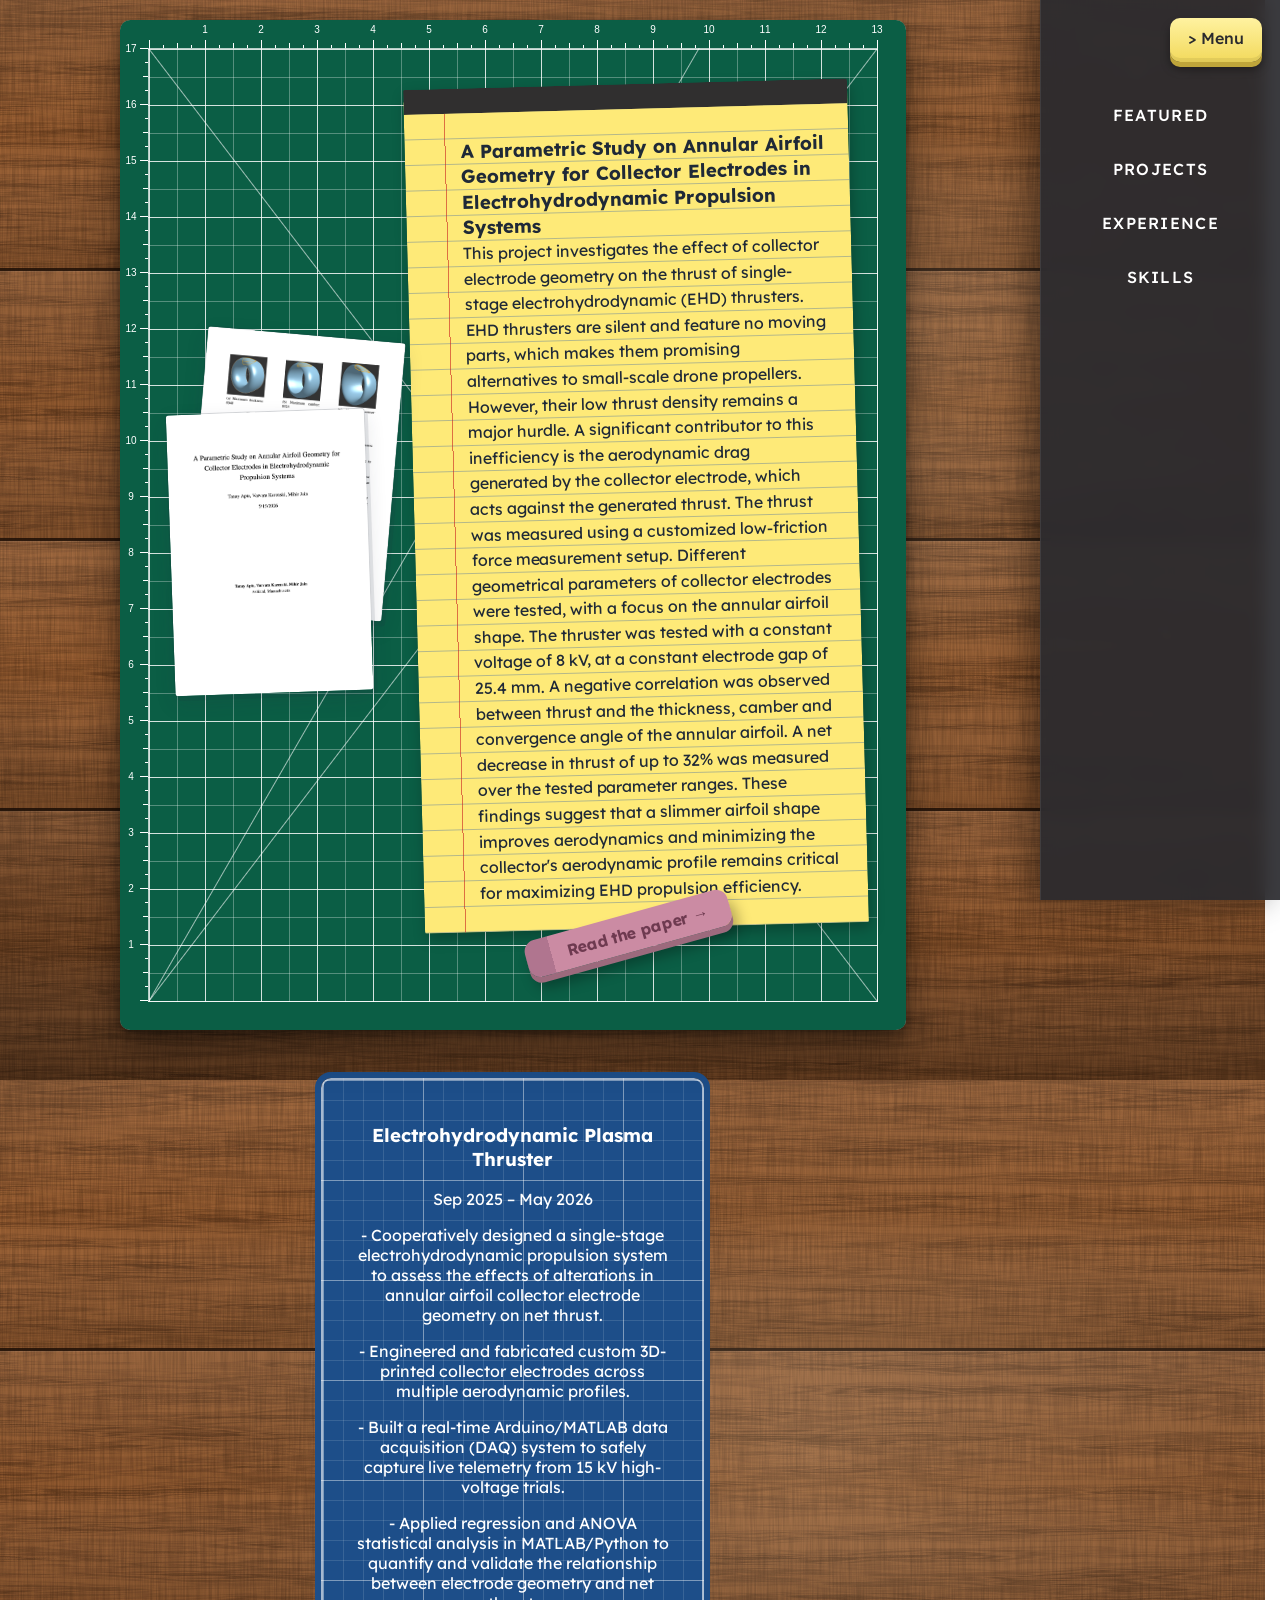
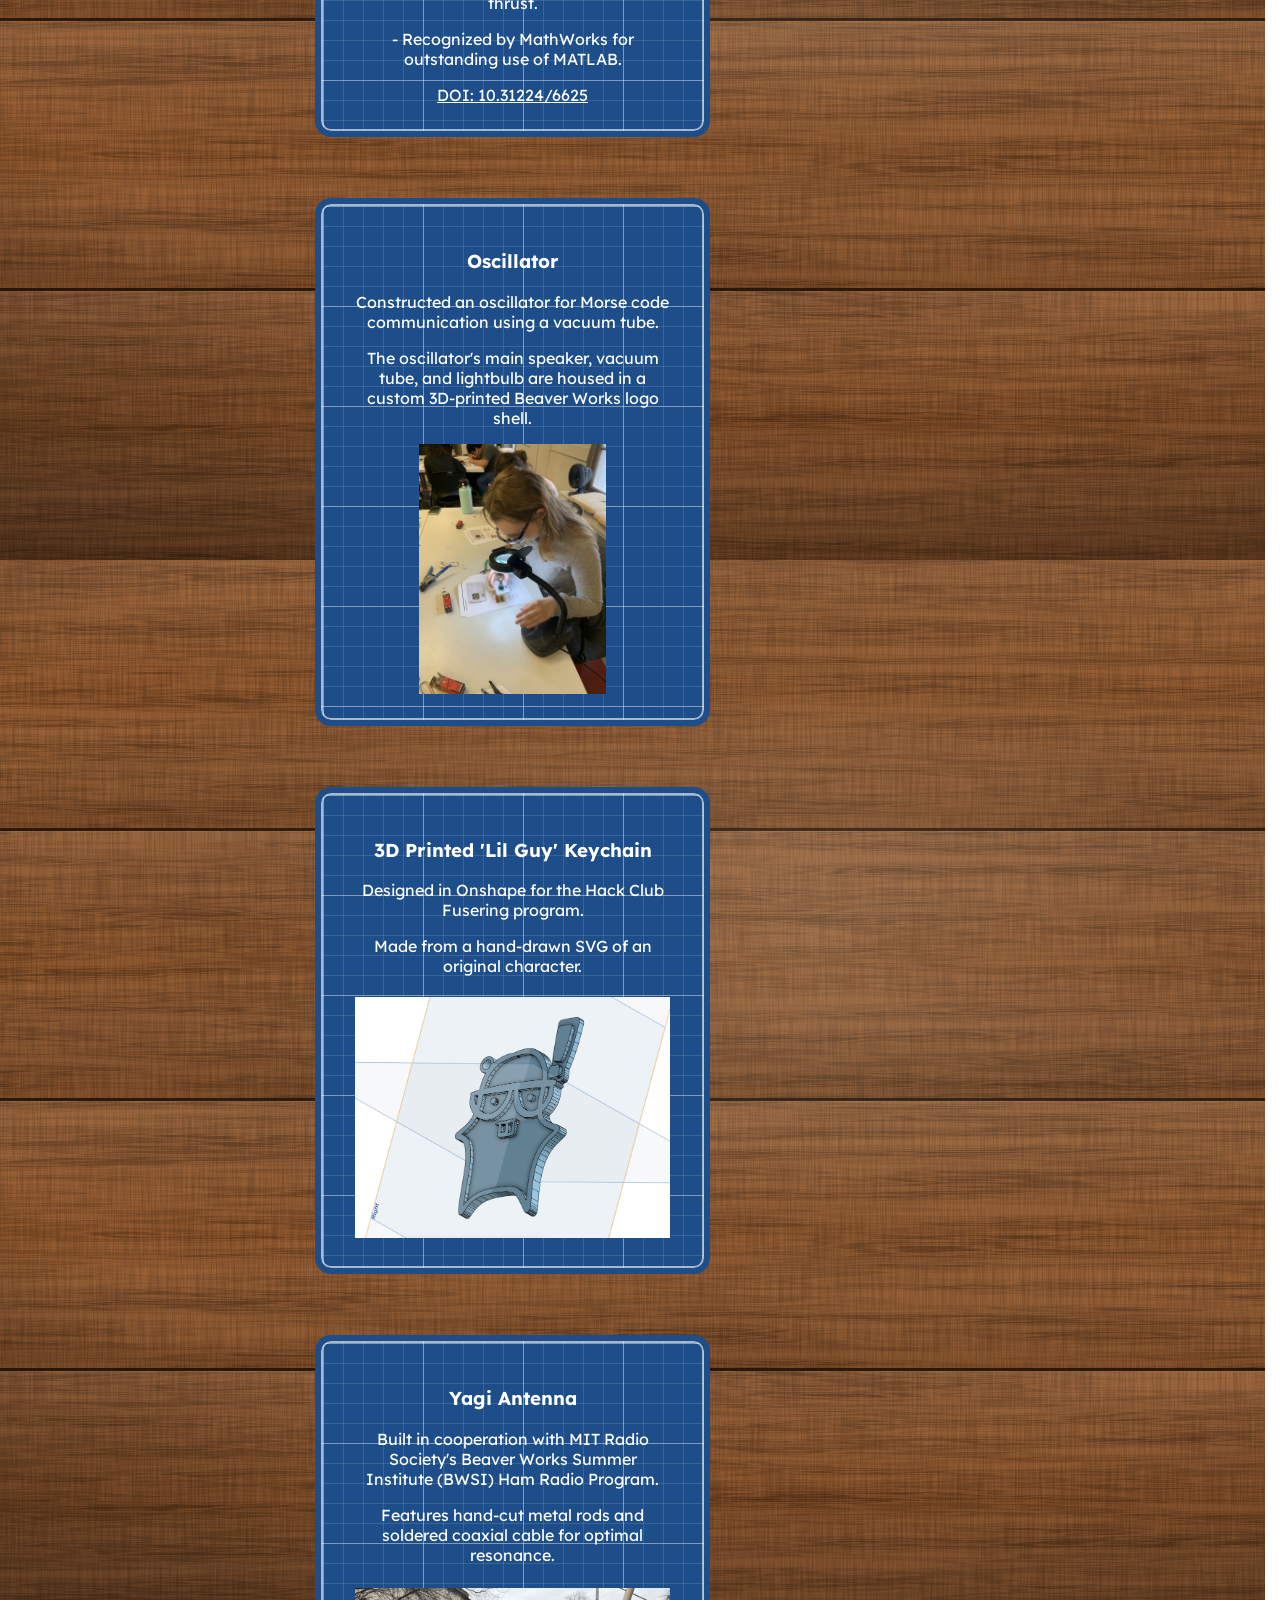
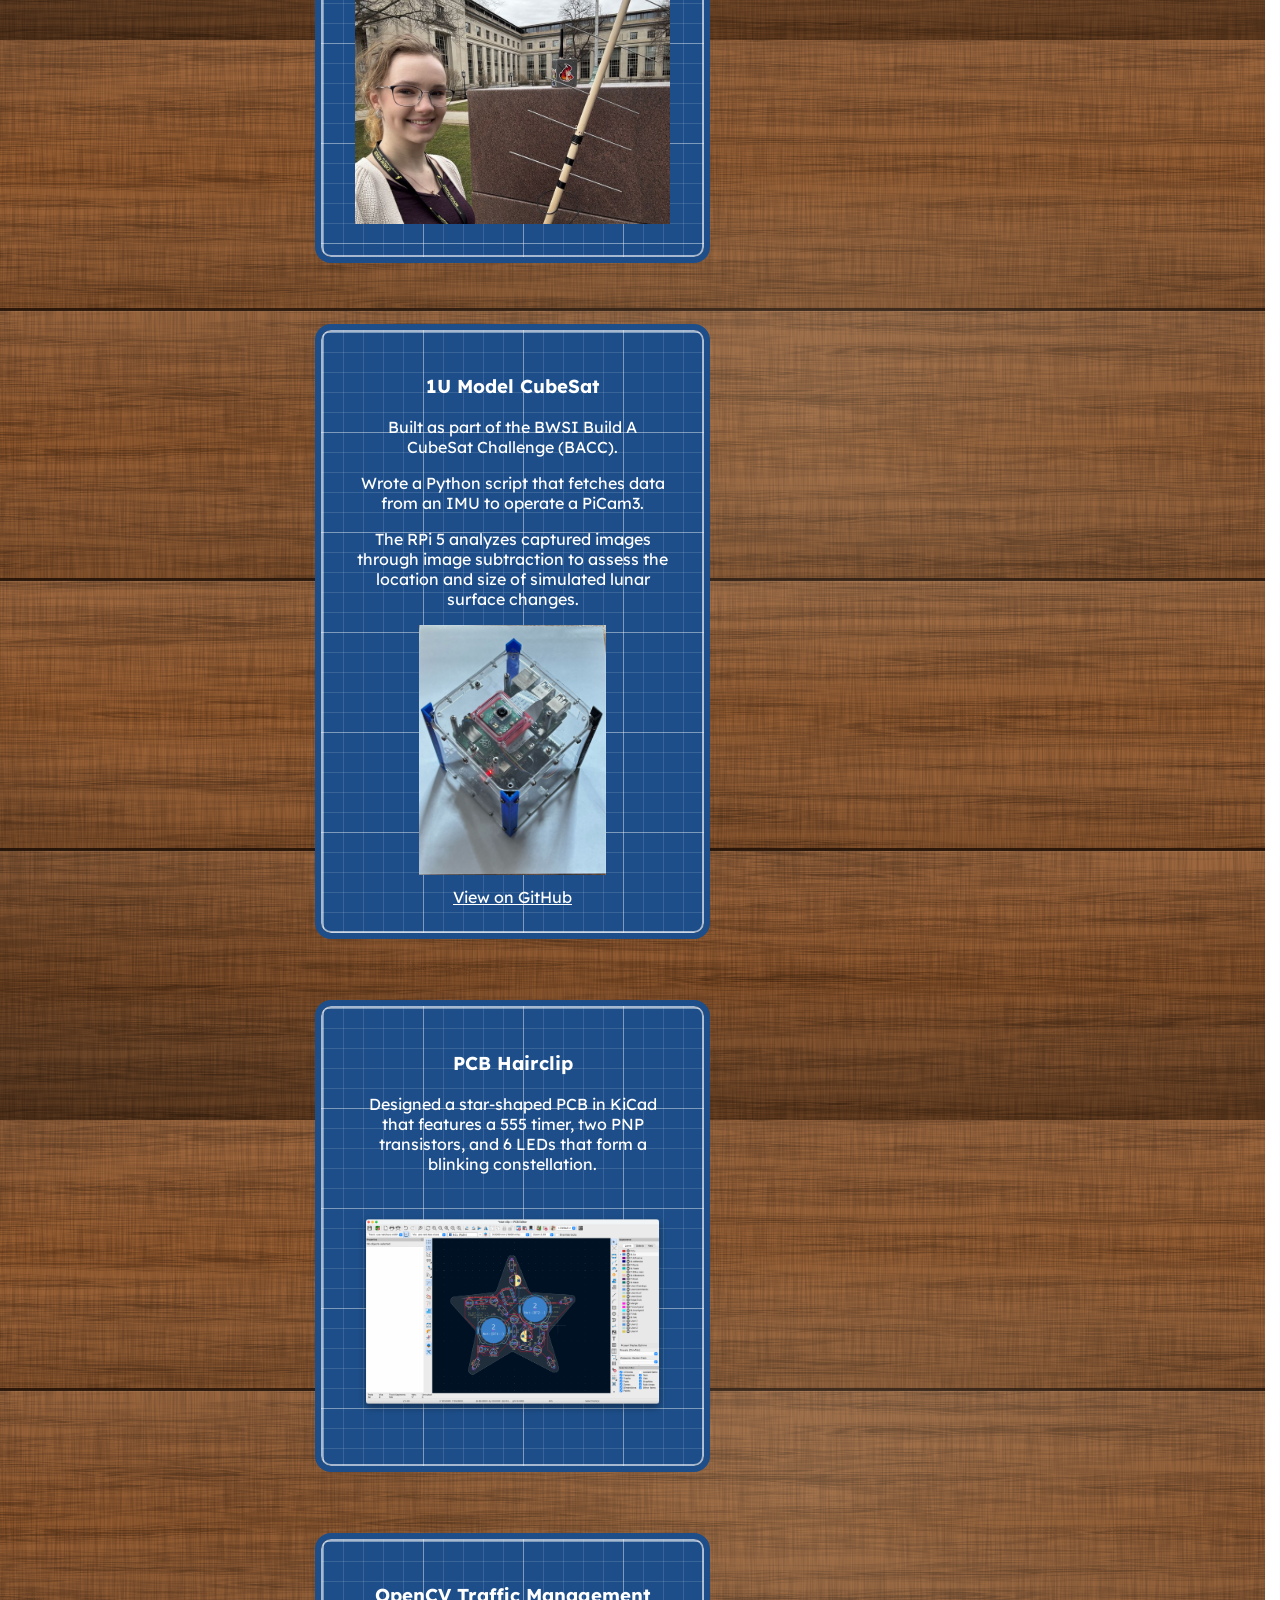
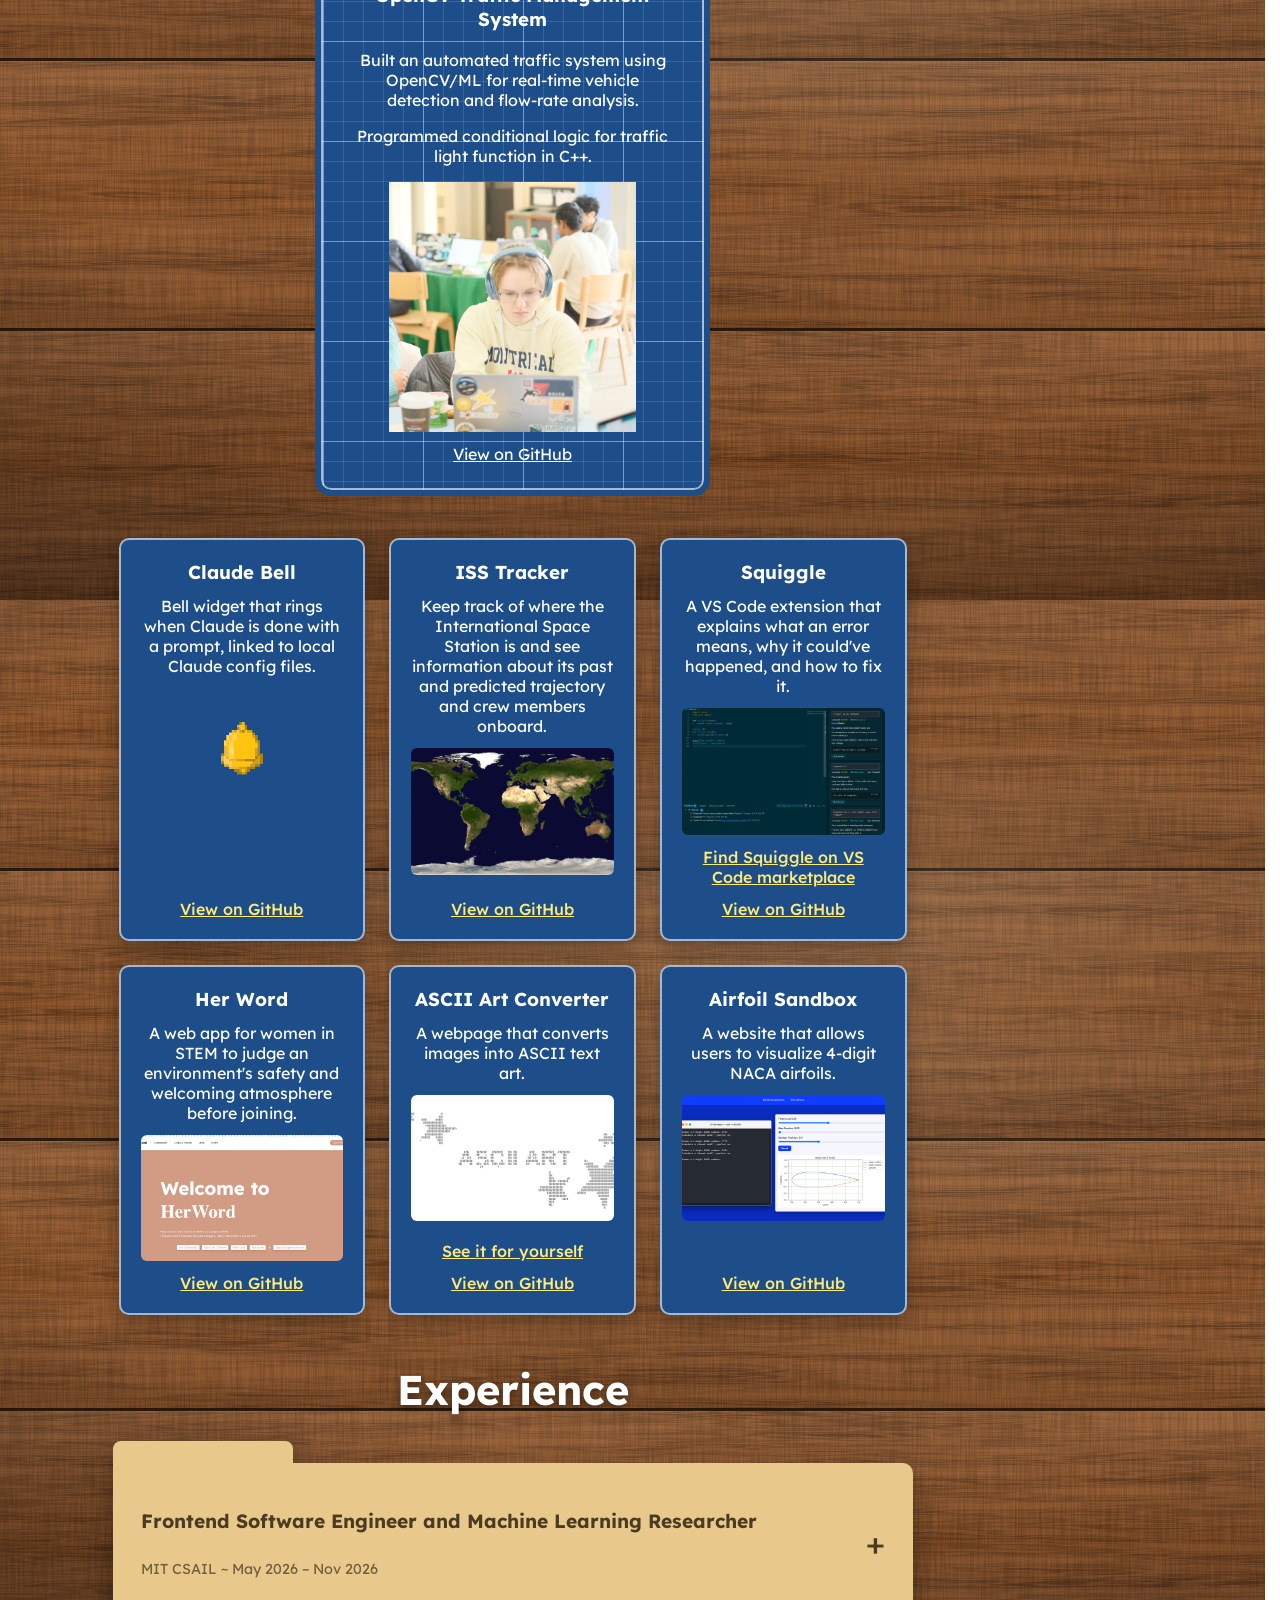
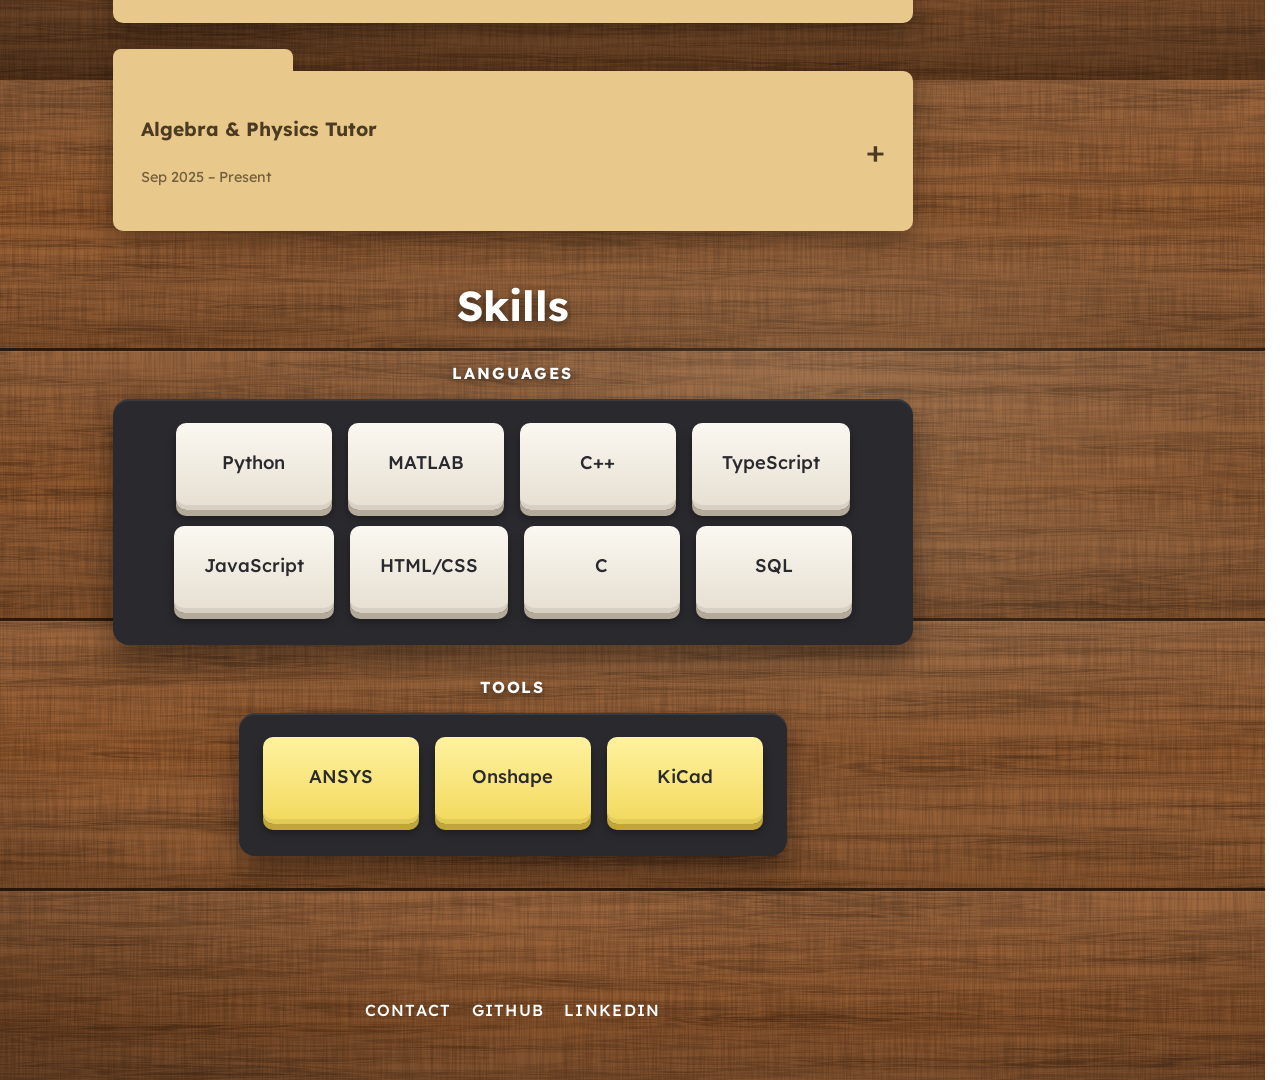
==== commit 1727b972: "boom all stylized" ====
--- a/index.html
+++ b/index.html
@@ -99,6 +99,7 @@
                 <p>Wrote a Python script that fetches data from an IMU to operate a PiCam3.</p>
                 <p>The RPi 5 analyzes captured images through image subtraction to assess the location and size of simulated lunar surface changes.</p>
                 <img src="./images/kaputnik.jpeg" alt="1U model CubeSat">
+                <a href="https://github.com/varvarakarenski/kaputnik_repo" target="_blank" rel="noopener">View on GitHub</a>
             </div>
 
             <div class="project">
@@ -120,6 +121,8 @@
                 <h3>OpenCV Traffic Management System</h3>
                 <p>Built an automated traffic system using OpenCV/ML for real-time vehicle detection and flow-rate analysis.</p>
                 <p>Programmed conditional logic for traffic light function in C++.</p>
+                <img src="./images/lockedin.JPG">
+                <a href="https://github.com/varvarakarenski/BP_TrafficLight" target="_blank" rel="noopener">View on GitHub</a>
             </div>
             </section>
 
@@ -127,32 +130,49 @@
                 <div class="card">
                     <h3>Claude Bell</h3>
                     <p>Bell widget that rings when Claude is done with a prompt, linked to local Claude config files.</p>
+                    <div class="bell-animation">
+                        <img src="./images/bellframes/bell1.png">
+                        <img src="./images/bellframes/bell2.png">
+                        <img src="./images/bellframes/bell3.png">
+                        <img src="./images/bellframes/bell4.png">
+                        <img src="./images/bellframes/bell5.png">
+                        <img src="./images/bellframes/bell6.png">
+                        <img src="./images/bellframes/bell7.png">
+                        <img src="./images/bellframes/bell8.png">
+                    </div>
+                    <a href="https://github.com/varvarakarenski/claude-bell" target="_blank" rel="noopener">View on GitHub</a>
                 </div>
                 <div class="card">
                     <h3>ISS Tracker</h3>
                     <p>Keep track of where the International Space Station is and see information about its past and predicted trajectory and crew members onboard.</p>
                     <img src="./images/iss.gif" alt="ISS Tracker demo">
+                    <a href="https://github.com/varvarakarenski/iss-tracker" target="_blank" rel="noopener">View on GitHub</a>
                 </div>
                 <div class="card">
                     <h3>Squiggle</h3>
                     <p>A VS Code extension that explains what an error means, why it could've happened, and how to fix it.</p>
+                    <img src="./images/squiggle_demo.png" alt="Squiggle demo">
                     <a href="https://marketplace.visualstudio.com/items?itemName=varvarakarenski.squiggle-vscode" target="_blank" rel="noopener">Find Squiggle on VS Code marketplace</a>
+                    <a href="https://github.com/varvarakarenski/squiggle" target="_blank" rel="noopener">View on GitHub</a>
                 </div>
                 <div class="card">
                     <h3>Her Word</h3>
                     <p>A web app for women in STEM to judge an environment's safety and welcoming atmosphere before joining.</p>
                     <img src="./images/her-word.png" alt="Her Word app screenshot">
+                    <a href="https://github.com/varvarakarenski/her-word" target="_blank" rel="noopener">View on GitHub</a>
                 </div>
                 <div class="card">
                     <h3>ASCII Art Converter</h3>
                     <p>A webpage that converts images into ASCII text art.</p>
                     <img src="./images/ascii-art.png" alt="ASCII Art Converter screenshot">
                     <a href="https://varvarakarenski.github.io/ascii-art/" target="_blank" rel="noopener">See it for yourself</a>
+                    <a href="https://github.com/varvarakarenski/ascii-art" target="_blank" rel="noopener">View on GitHub</a>
                 </div>
                 <div class="card">
                     <h3>Airfoil Sandbox</h3>
                     <p>A website that allows users to visualize 4-digit NACA airfoils.</p>
                     <img src="./images/airfoil.png" alt="Airfoil Sandbox screenshot">
+                    <a href="https://github.com/varvarakarenski/airfoil-sandbox" target="_blank" rel="noopener">View on GitHub</a>
                 </div>
             </div>
 
@@ -231,12 +251,10 @@
             }).observe(mat);
 
             const sidebar = document.querySelector(".navbar");
-            const main = document.querySelector(".main-content");
             const toggleBtn = document.getElementById("togglebttn");
 
             toggleBtn.addEventListener("click", () => {
                 const collapsed = sidebar.classList.toggle("collapsed");
-                main.classList.toggle("expanded", collapsed);
                 toggleBtn.setAttribute("aria-expanded", !collapsed);
             });
         </script>
--- a/style.css
+++ b/style.css
@@ -19,26 +19,28 @@
 
 .navbar{
     font-family: 'Lexend';
-    flex-wrap: nowrap;
-    justify-content: space-between;
-    gap: 1rem;
-
-    position: fixed;    
-    top: 0;      
-    right: 0;             
-    width: 220px;     
-    height: 100vh;       
-    padding-top: 70px;
+    display: flex;
+    flex-direction: column;
+    gap: .25rem;
+
+    position: fixed;
+    top: 0;
+    right: 0;
+    width: 240px;
+    height: 100vh;
+    padding: 90px 1.25rem 2rem;
     box-sizing: border-box;
-    overflow-x: hidden;
-    z-index: 1000;
-    background: rgba(255, 255, 255, 0.85);
-
-    transition: width 0.3s ease, visibility 0.3s;
+    z-index: 9000;
+    background: rgba(42, 42, 46, 0.92);
+    backdrop-filter: blur(8px);
+    border-left: 1px solid rgba(255,255,255,.08);
+    box-shadow: -12px 0 30px rgba(0,0,0,.4);
+
+    transition: transform 0.3s ease, visibility 0.3s;
 }
 
 .navbar.collapsed{
-    width: 0;
+    transform: translateX(100%);
     visibility: hidden;
 }
 
@@ -60,8 +62,12 @@
     letter-spacing: 0.08em;
     padding: 15px;
     transition: color 0.2s ease;
-    color: black;
+    color: white;
     white-space: nowrap;
+}
+
+.navbar a:hover{
+    color: #feea78;
 }
 
 :is(.navbar, .footer) a{
@@ -75,7 +81,7 @@
     right: 15px;
     bottom: 9px;
     height: 2px;
-    background-color: cadetblue;
+    background-color: #feea78;
     border-radius: 2px;
     transform: scaleX(0);
     transform-origin: center;
@@ -153,33 +159,40 @@
 
 .toggle-btn{
     position: fixed;
-    top: 15px;
-    right: 15px;
-    z-index: 1001;
-    font-size: 18px;
+    top: 18px;
+    right: 18px;
+    z-index: 9001;
+    padding: 10px 18px 14px;
+    font-family: 'Lexend';
+    font-size: 16px;
+    font-weight: 500;
+    color: #2a2a2e;
+    background: linear-gradient(#fff2a0, #f2d95c);
+    border: none;
+    border-radius: 10px;
+    box-shadow: inset 0 -4px 0 rgba(0,0,0,.07), 0 5px 0 #bfa53a, 0 7px 10px rgba(0,0,0,.4);
     cursor: pointer;
-    background-color: rgb(33, 124, 149);
-    border-radius: 8px;
-    color: white;
-    border: none;
-    padding: 10px 15px;
-    font-family: 'Lexend';
-}
-
-.toggle-btn:hover {
-    background-color: #333;
+    transition: transform .08s ease, box-shadow .08s ease;
+}
+
+.toggle-btn:hover,
+.toggle-btn:active{
+    transform: translateY(3px);
+    box-shadow: inset 0 -4px 0 rgba(0,0,0,.07), 0 2px 0 #bfa53a, 0 3px 5px rgba(0,0,0,.4);
 }
 
 .main-content {
     align-self: stretch;
     box-sizing: border-box;
     padding: 20px;
-    margin-right: 0;
+}
+
+.main-content, .footer {
     transition: margin-right 0.3s ease;
 }
 
-.main-content.expanded {
-    margin-right: -220px;
+.navbar:not(.collapsed) ~ :is(.main-content, .footer) {
+    margin-right: 240px;
 }
 
 h1, h2, h3, h4, p {
--- a/home.css
+++ b/home.css
@@ -5,6 +5,7 @@
 .featured{
     position: relative;
     width: calc(round(down, 80% - 58px, 56px) + 58px);
+    margin: 0 auto;
     padding: 4rem 3rem;
     box-sizing: border-box;
     background-color: #0B5E45;
--- a/projects.css
+++ b/projects.css
@@ -25,9 +25,19 @@
     color: white;
 }
 
+.project img {
+    display: block;
+    height: 250px;
+    width: auto;
+    max-width: 100%;
+    object-fit: contain;
+    margin: 0 auto;
+}
+
 .flip-clip {
-    width: 200px;
-    height: 150px;
+    height: 250px;
+    width: min(100%, 383px); /* 250px tall at PCB.png's aspect ratio */
+    margin: 0 auto;
     perspective: 1000px;
 }
 
@@ -58,14 +68,12 @@
     transform: rotateX(180deg);
 }
 
-.project img {
-    max-width: 100%;
-    max-height: 100%;
+.flip-clip img {
+    width: 100%;
+    height: 100%;
+    object-fit: contain;
 }
 
-.project img {
-    max-width: min(100%, 400px);
-}
 
 .github-gallery {
     display: grid;
@@ -115,5 +123,54 @@
     display: flex;
     flex-direction: row;
     flex-wrap: wrap;
+    justify-content: center;
     gap: 25px;
-}+    width: 80%;
+    margin: 1.5rem auto;
+}
+.card a + a {
+    margin-top: 0;
+}
+
+.project img + a {
+    display: block;
+    margin-top: .75rem;
+}
+
+.bell-animation {
+    position: relative;
+    overflow: hidden;
+    cursor: pointer;
+}
+
+.bell-animation img {
+    position: absolute;
+    inset: 0;
+    width: 100%;
+    height: 100%;
+    object-fit: contain;
+    opacity: 0;
+}
+
+.bell-animation img:first-child {
+    position: relative; /* gives the container its height */
+    opacity: 1;
+}
+
+.bell-animation:hover img {
+    animation: cycle-hard 0.8s steps(1) infinite;
+}
+
+.bell-animation:hover img:nth-child(1) { animation-delay: 0s; }
+.bell-animation:hover img:nth-child(2) { animation-delay: 0.1s; }
+.bell-animation:hover img:nth-child(3) { animation-delay: 0.2s; }
+.bell-animation:hover img:nth-child(4) { animation-delay: 0.3s; }
+.bell-animation:hover img:nth-child(5) { animation-delay: 0.4s; }
+.bell-animation:hover img:nth-child(6) { animation-delay: 0.5s; }
+.bell-animation:hover img:nth-child(7) { animation-delay: 0.6s; }
+.bell-animation:hover img:nth-child(8) { animation-delay: 0.7s; }
+
+@keyframes cycle-hard {
+    0% { opacity: 1; }
+    12.5%, 100% { opacity: 0; }
+}
--- a/experience.css
+++ b/experience.css
@@ -1,31 +1,49 @@
 .experience {
-    max-width: 800px;
-    margin: 0 auto 48px;
+    width: min(800px, 90%);
+    margin: 3rem auto;
     display: grid;
-    gap: 16px;
+    gap: 3rem;
     font-family: 'Lexend';
-    color: white;
+    text-align: left;
 }
 
-.experience h2 {
+.experience h2,
+.skills h2 {
+    margin: 0;
     text-align: center;
+    color: white;
+    font-size: clamp(2rem, 4vw, 2.6rem);
+    text-shadow: 0 3px 10px rgba(0,0,0,.5);
 }
 
+/* manila folder */
 .job {
-    border: 3px solid rgb(74,151, 172);
-    border-radius: 8px;
-    overflow: hidden;
-    background-color: rgb(33, 124, 149);
+    position: relative;
+    background: #e9c98b;
+    border-radius: 0 10px 10px 10px;
+    filter: drop-shadow(0 10px 14px rgba(0,0,0,.35));
+}
+
+.job::before {
+    content: "";
+    position: absolute;
+    top: -1.4rem;
+    left: 0;
+    width: 180px;
+    height: 1.5rem;
+    background: inherit;
+    border-radius: 8px 8px 0 0;
 }
 
 .job summary {
+    position: relative;
     display: grid;
     grid-template-columns: 1fr auto;
     align-items: center;
     column-gap: 16px;
-    padding: 16px 20px;
-    background-color: rgb(33, 124, 149);
-    color: white;
+    min-height: 6rem;
+    padding: 2rem 1.75rem;
+    color: #4a3b22;
     cursor: pointer;
     list-style: none;
 }
@@ -37,14 +55,59 @@
 .job summary h3 {
     grid-column: 1;
     margin: 0;
+    font-size: 1.2rem;
 }
 
 .job .meta {
     grid-column: 1;
     font-size: 0.9rem;
-    opacity: 0.85;
+    opacity: 0.75;
 }
 
+.job summary::after {
+    content: "+";
+    grid-column: 2;
+    grid-row: 1 / 3;
+    font-size: 2rem;
+    line-height: 1;
+    transition: transform .2s ease;
+}
+
+.job[open] summary::after {
+    transform: rotate(45deg);
+}
+
+/* papers inside the folder */
 .job-details {
-    background-color: rgb(90, 166, 187);
-}+    display: grid;
+    gap: 1.25rem;
+    padding: 0 1.75rem 2.5rem;
+}
+
+.job-details > div {
+    padding: 1.6rem 1.5rem 1.6rem 3.5rem;
+    line-height: 1.6rem;
+    background-color: #fffdf7;
+    background-image:
+        linear-gradient(to right, transparent 2.5rem, rgba(200,30,30,.6) 2.5rem, rgba(200,30,30,.6) calc(2.5rem + 1px), transparent calc(2.5rem + 1px)),
+        linear-gradient(to bottom, transparent calc(1.6rem - 1px), rgba(40,90,170,.3) calc(1.6rem - 1px));
+    background-size: 100% 100%, 100% 1.6rem;
+    border-radius: 2px;
+    box-shadow: 2px 4px 10px rgba(0,0,0,.2);
+    transform: rotate(-.6deg);
+}
+
+.job-details > div:nth-child(even) {
+    transform: rotate(.5deg);
+}
+
+.job-details h3,
+.job-details p {
+    margin: 0;
+    color: #1f2937;
+    line-height: inherit;
+}
+
+.job-details h3 {
+    font-size: 1rem;
+}
--- a/skills.css
+++ b/skills.css
@@ -1,45 +1,59 @@
-.skills p {
-    box-sizing: border-box;
-    margin: 0;
-
-    display: grid;
-    place-items: center;
-
-    background-color: rgb(33, 124, 149);
-    border: 3px solid rgb(74, 151, 172);
-    border-radius: 8px;
+.skills {
+    width: min(800px, 90%);
+    margin: 3rem auto 4rem;
     font-family: 'Lexend';
     text-align: center;
     color: white;
-
-    transition: transform 0.2s ease, box-shadow 0.2s ease, background-color 0.2s ease;
 }
 
-.languages, .tools {
-    display: grid;
-    grid-template-columns: repeat(auto-fit, 140px);
-    grid-auto-rows: 140px;
-    gap: 16px;
-    justify-content: center;
-    max-width: 608px;
-    margin: 0 auto 32px;
+.skills h3 {
+    margin: 2rem 0 1rem;
+    font-size: 1rem;
+    text-transform: uppercase;
+    letter-spacing: 0.12em;
+    text-shadow: 0 2px 6px rgba(0,0,0,.5);
 }
 
-.skills {
-    text-align: center;
-    color: white;
-    font-family: 'Lexend';
-    max-width: 800px;
-    margin: 0 auto 48 px;
+/* keyboard */
+.languages, .tools {
+    display: flex;
+    flex-wrap: wrap;
+    justify-content: center;
+    gap: 16px;
+    width: fit-content;
+    max-width: 100%;
+    box-sizing: border-box;
+    margin: 0 auto;
+    padding: 24px 24px 32px;
+    background: #2a2a2e;
+    border-radius: 16px;
+    box-shadow: inset 0 2px 0 rgba(255,255,255,.08), 0 14px 30px rgba(0,0,0,.45);
 }
 
-@media (max-width: 500px) {
-    .languages, .tools {
-        grid-template-columns: repeat(auto-fit, 100px);
-        grid-auto-rows: 100px;
-        gap: 12px;
-    }
-    .skills p {
-        font-size: 0.95rem;
-    }
-}+/* keycaps */
+.skills p {
+    margin: 0;
+    min-width: 96px;
+    padding: 28px 30px 36px;
+    font-weight: 500;
+    font-size: 1.15rem;
+    color: #2a2a2e;
+    background: linear-gradient(#fbf8f1, #e6dfd1);
+    border-radius: 10px;
+    box-shadow: inset 0 -5px 0 rgba(0,0,0,.07), 0 6px 0 #b3aa99, 0 8px 10px rgba(0,0,0,.4);
+    transition: transform .08s ease, box-shadow .08s ease;
+}
+
+.tools p {
+    background: linear-gradient(#fff2a0, #f2d95c);
+    box-shadow: inset 0 -5px 0 rgba(0,0,0,.07), 0 6px 0 #bfa53a, 0 8px 10px rgba(0,0,0,.4);
+}
+
+.skills p:hover {
+    transform: translateY(4px);
+    box-shadow: inset 0 -5px 0 rgba(0,0,0,.07), 0 2px 0 #b3aa99, 0 3px 5px rgba(0,0,0,.4);
+}
+
+.tools p:hover {
+    box-shadow: inset 0 -5px 0 rgba(0,0,0,.07), 0 2px 0 #bfa53a, 0 3px 5px rgba(0,0,0,.4);
+}
